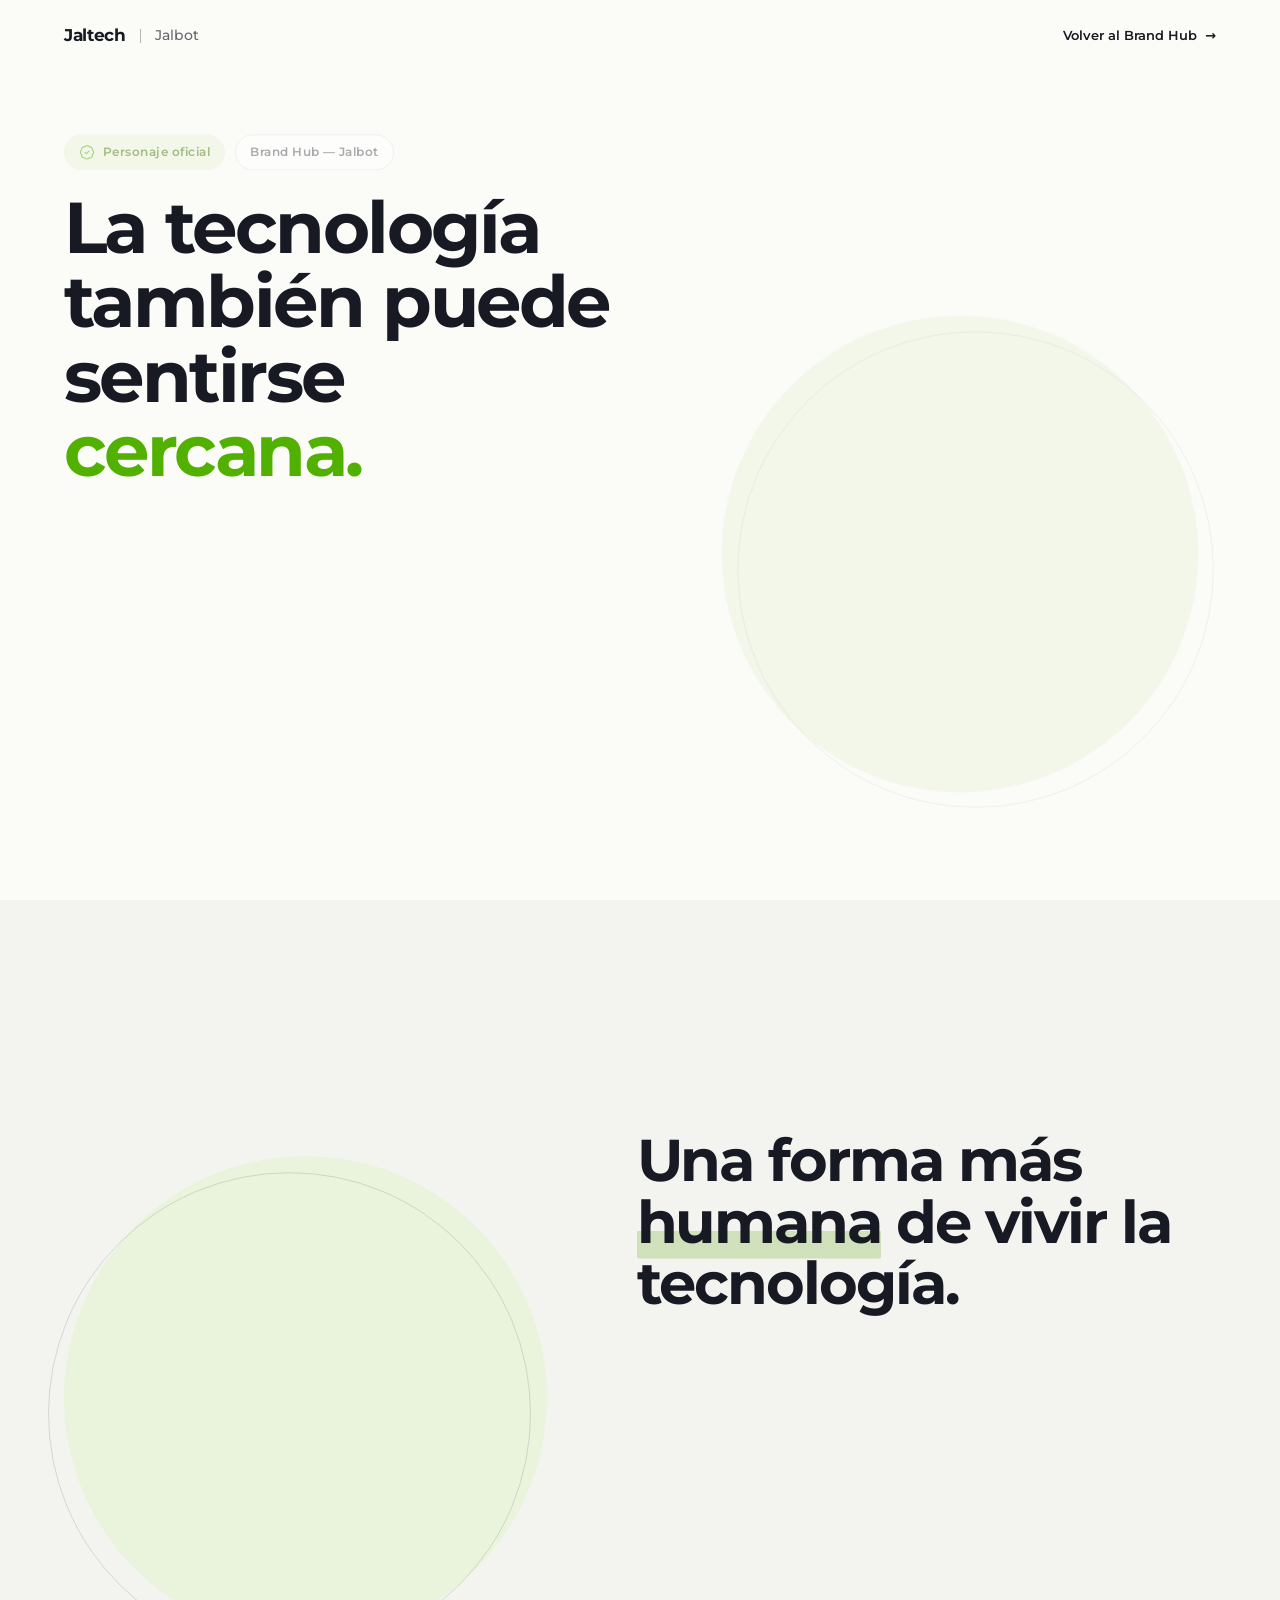
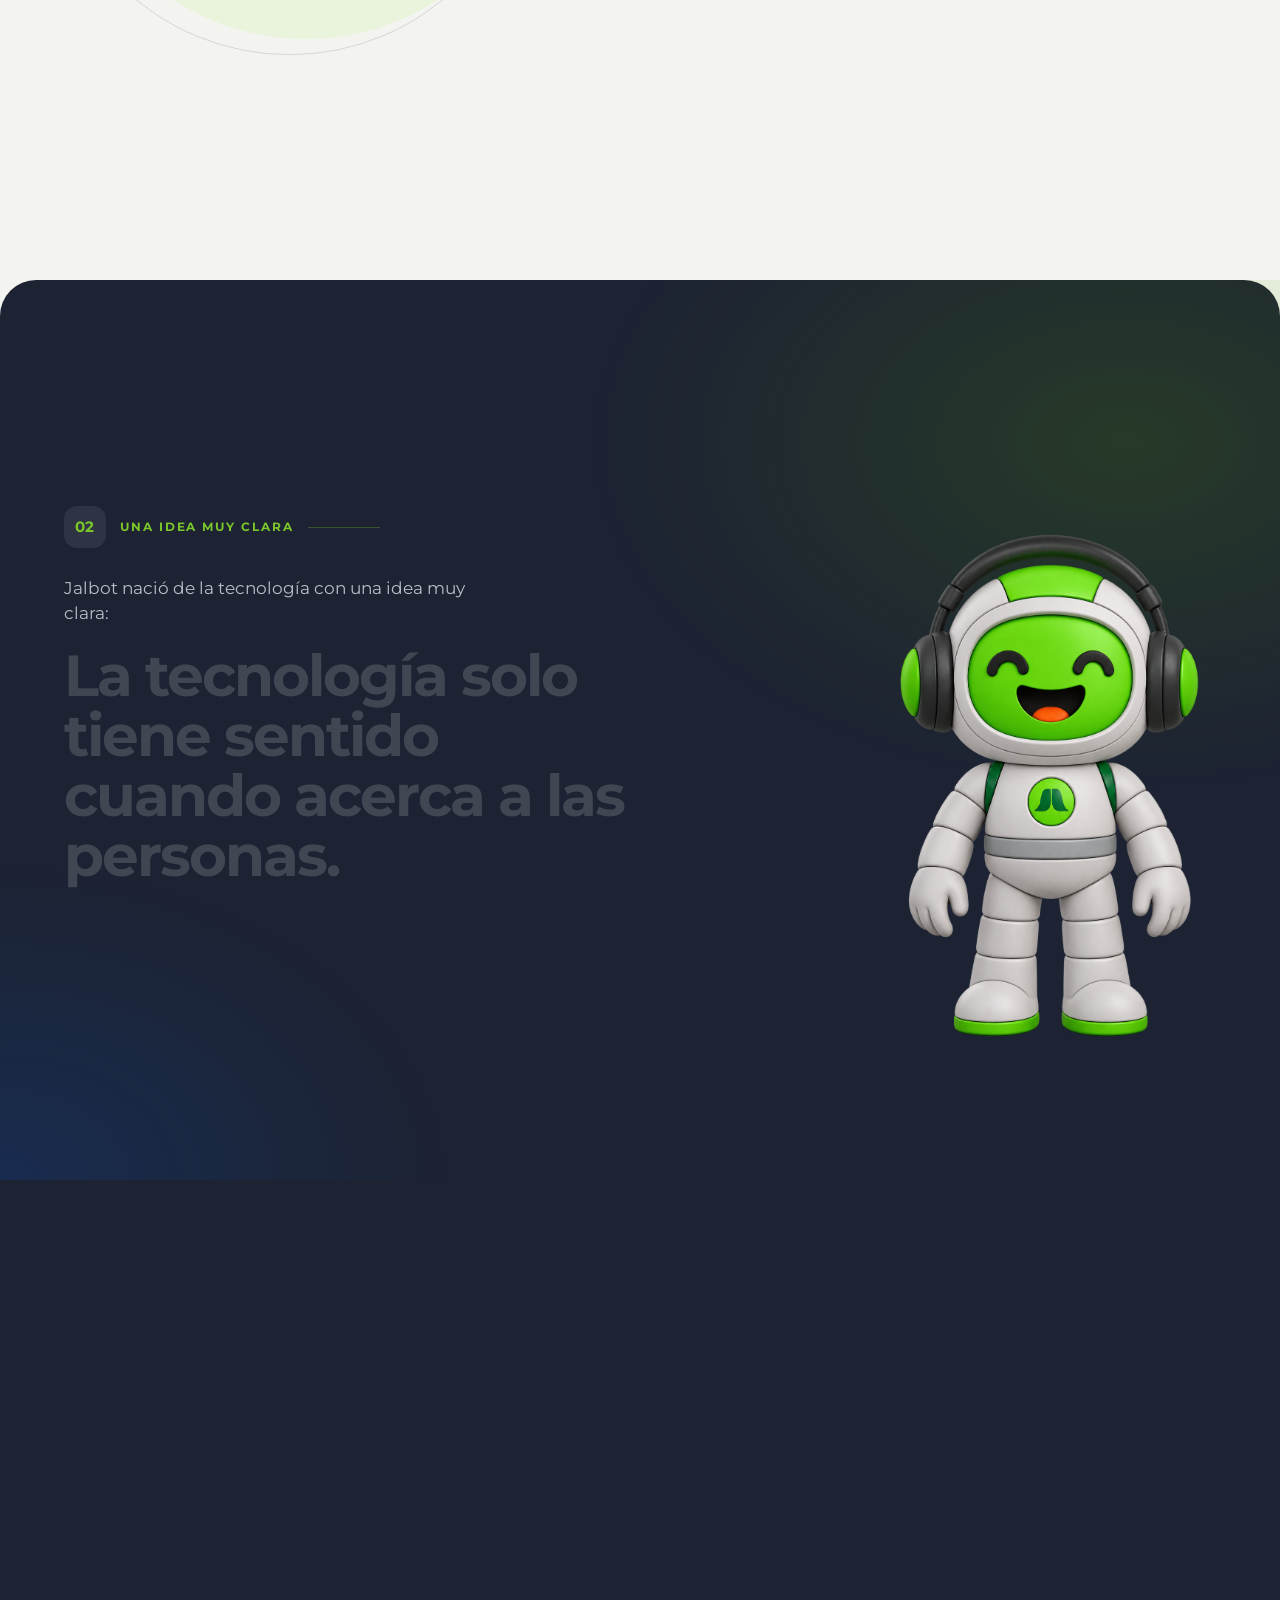
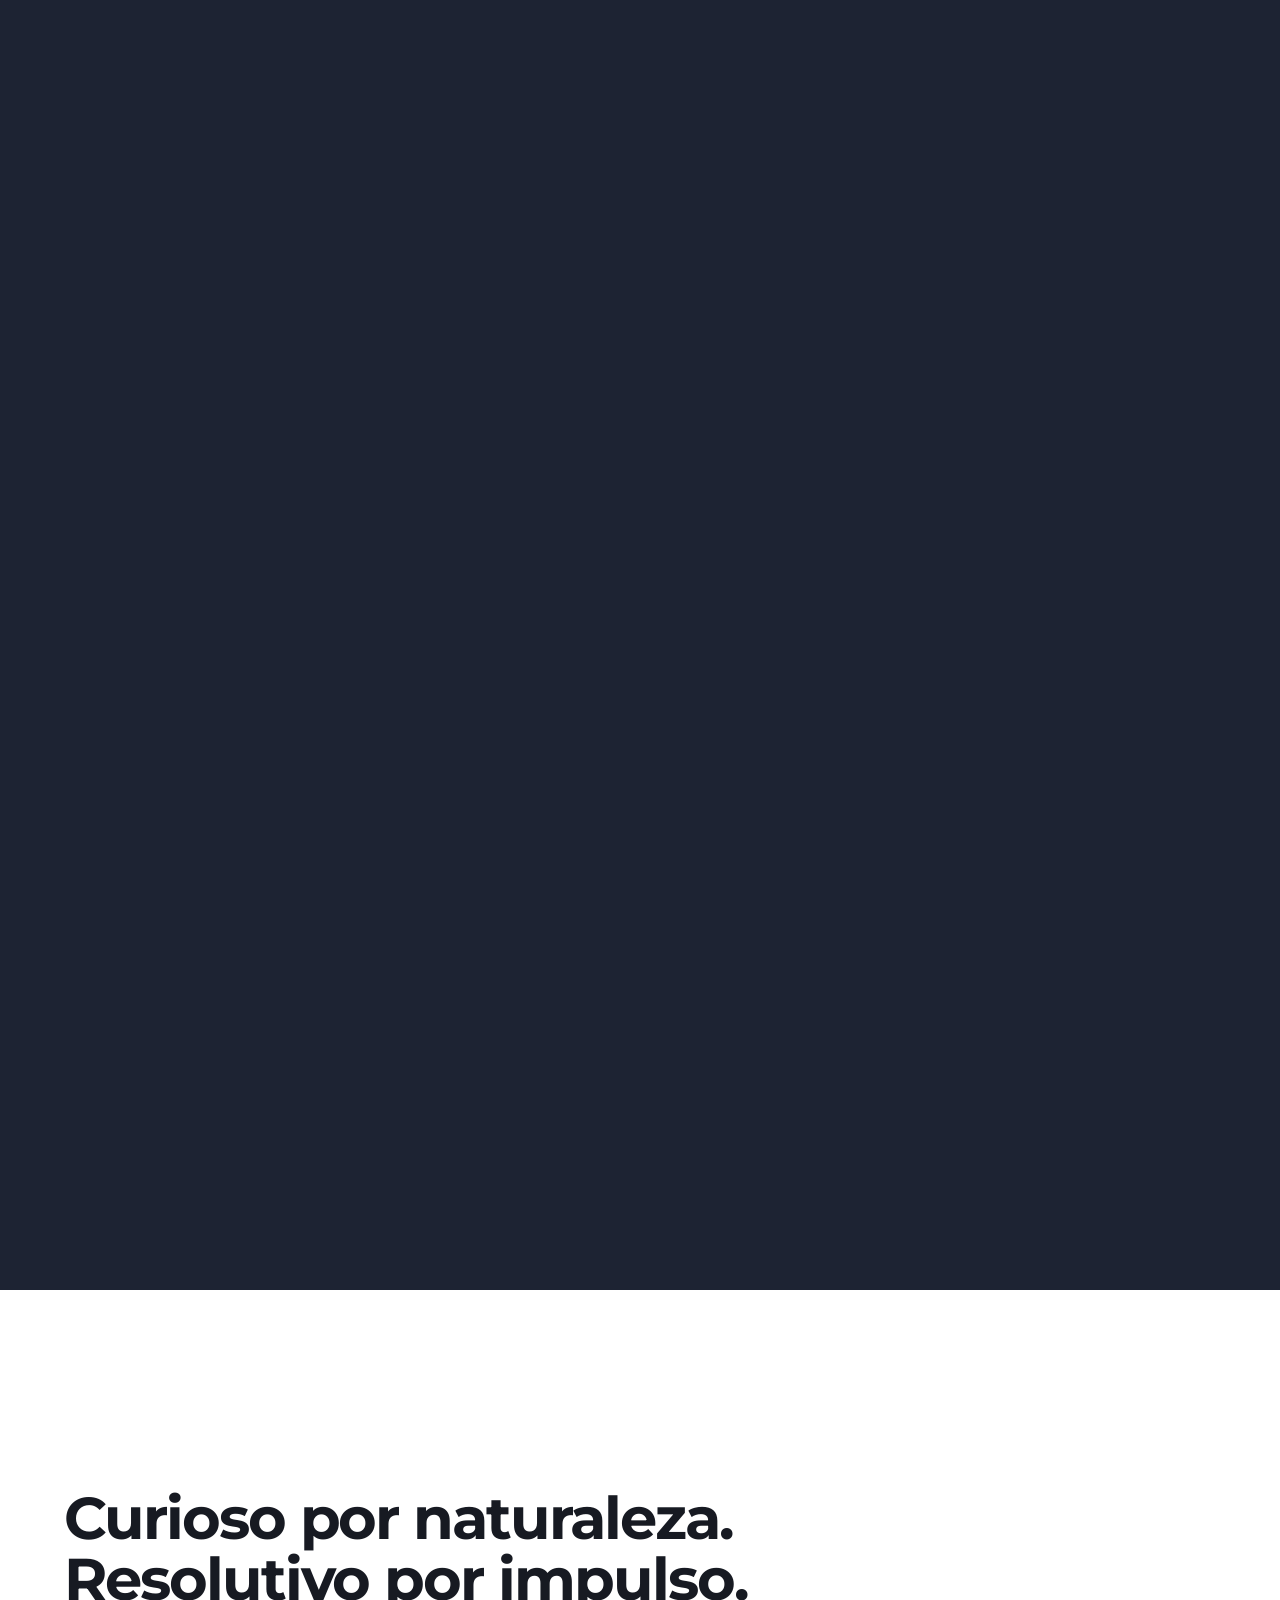
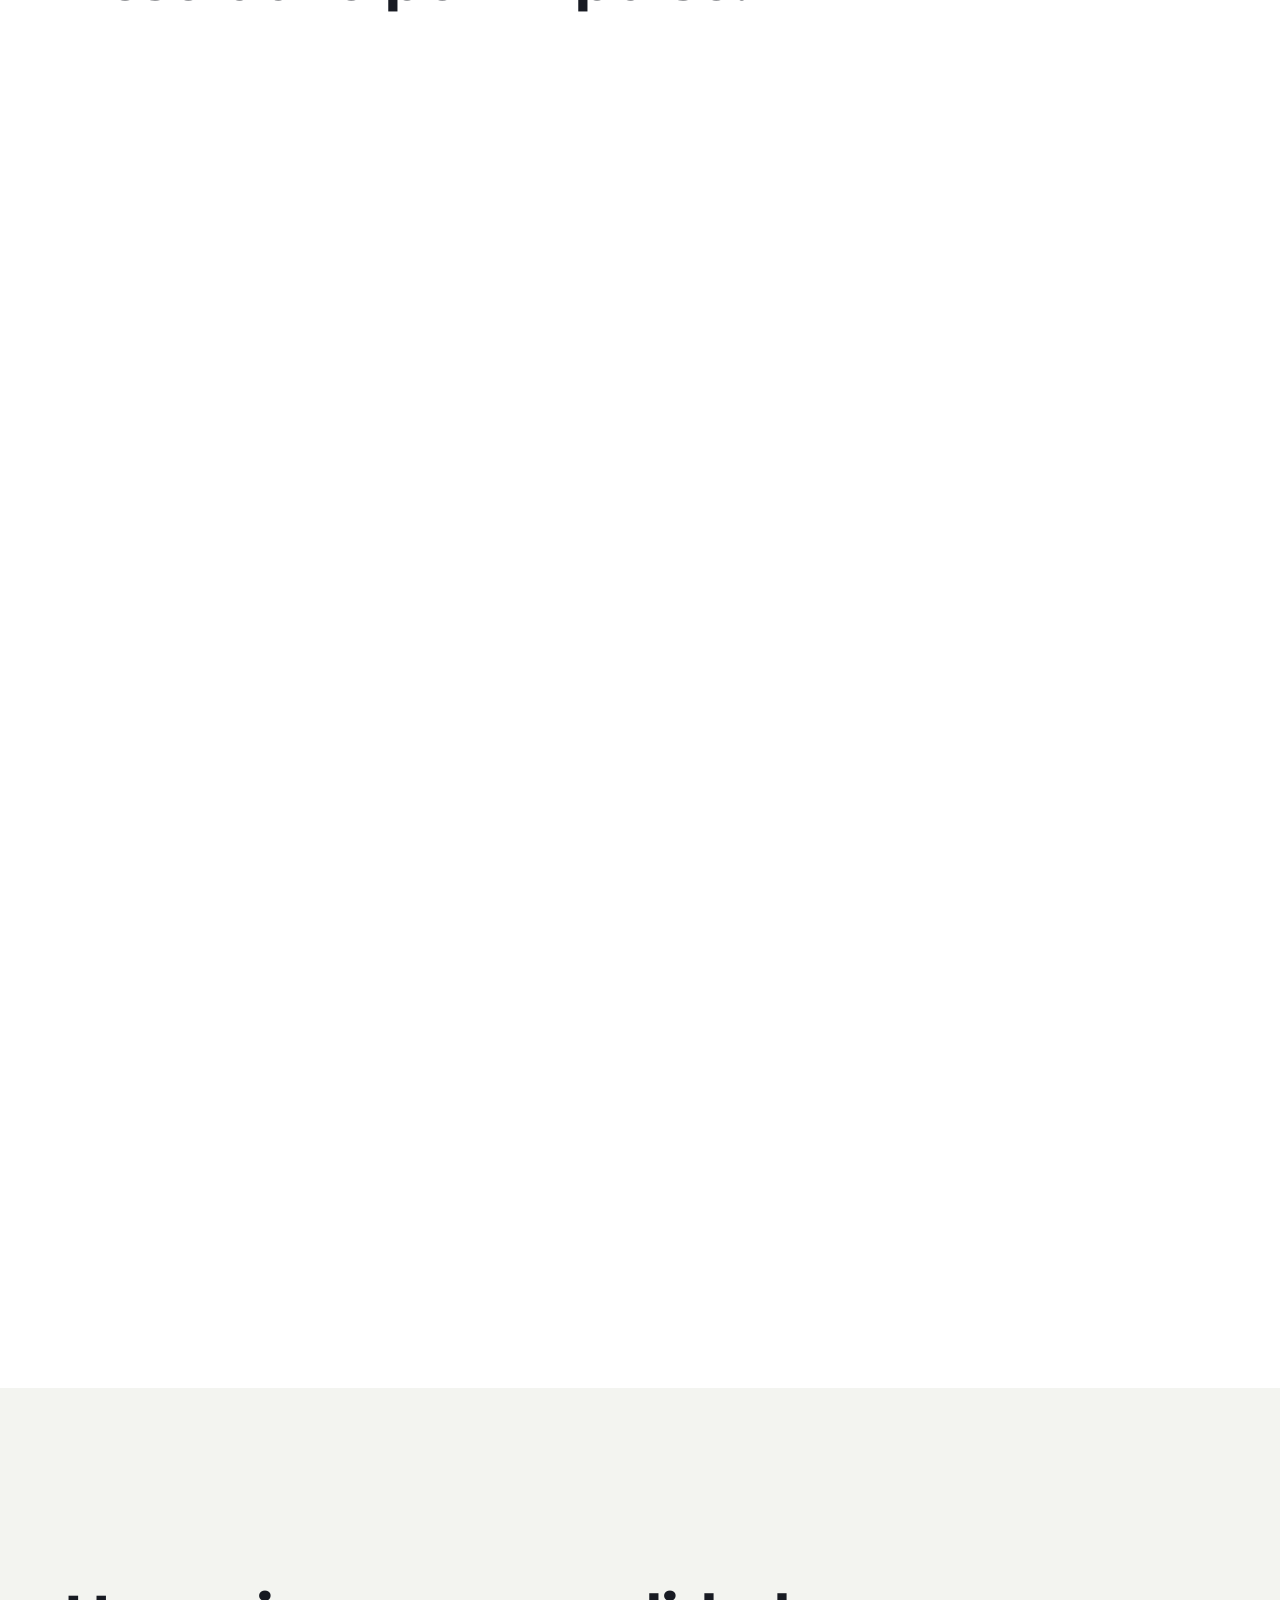
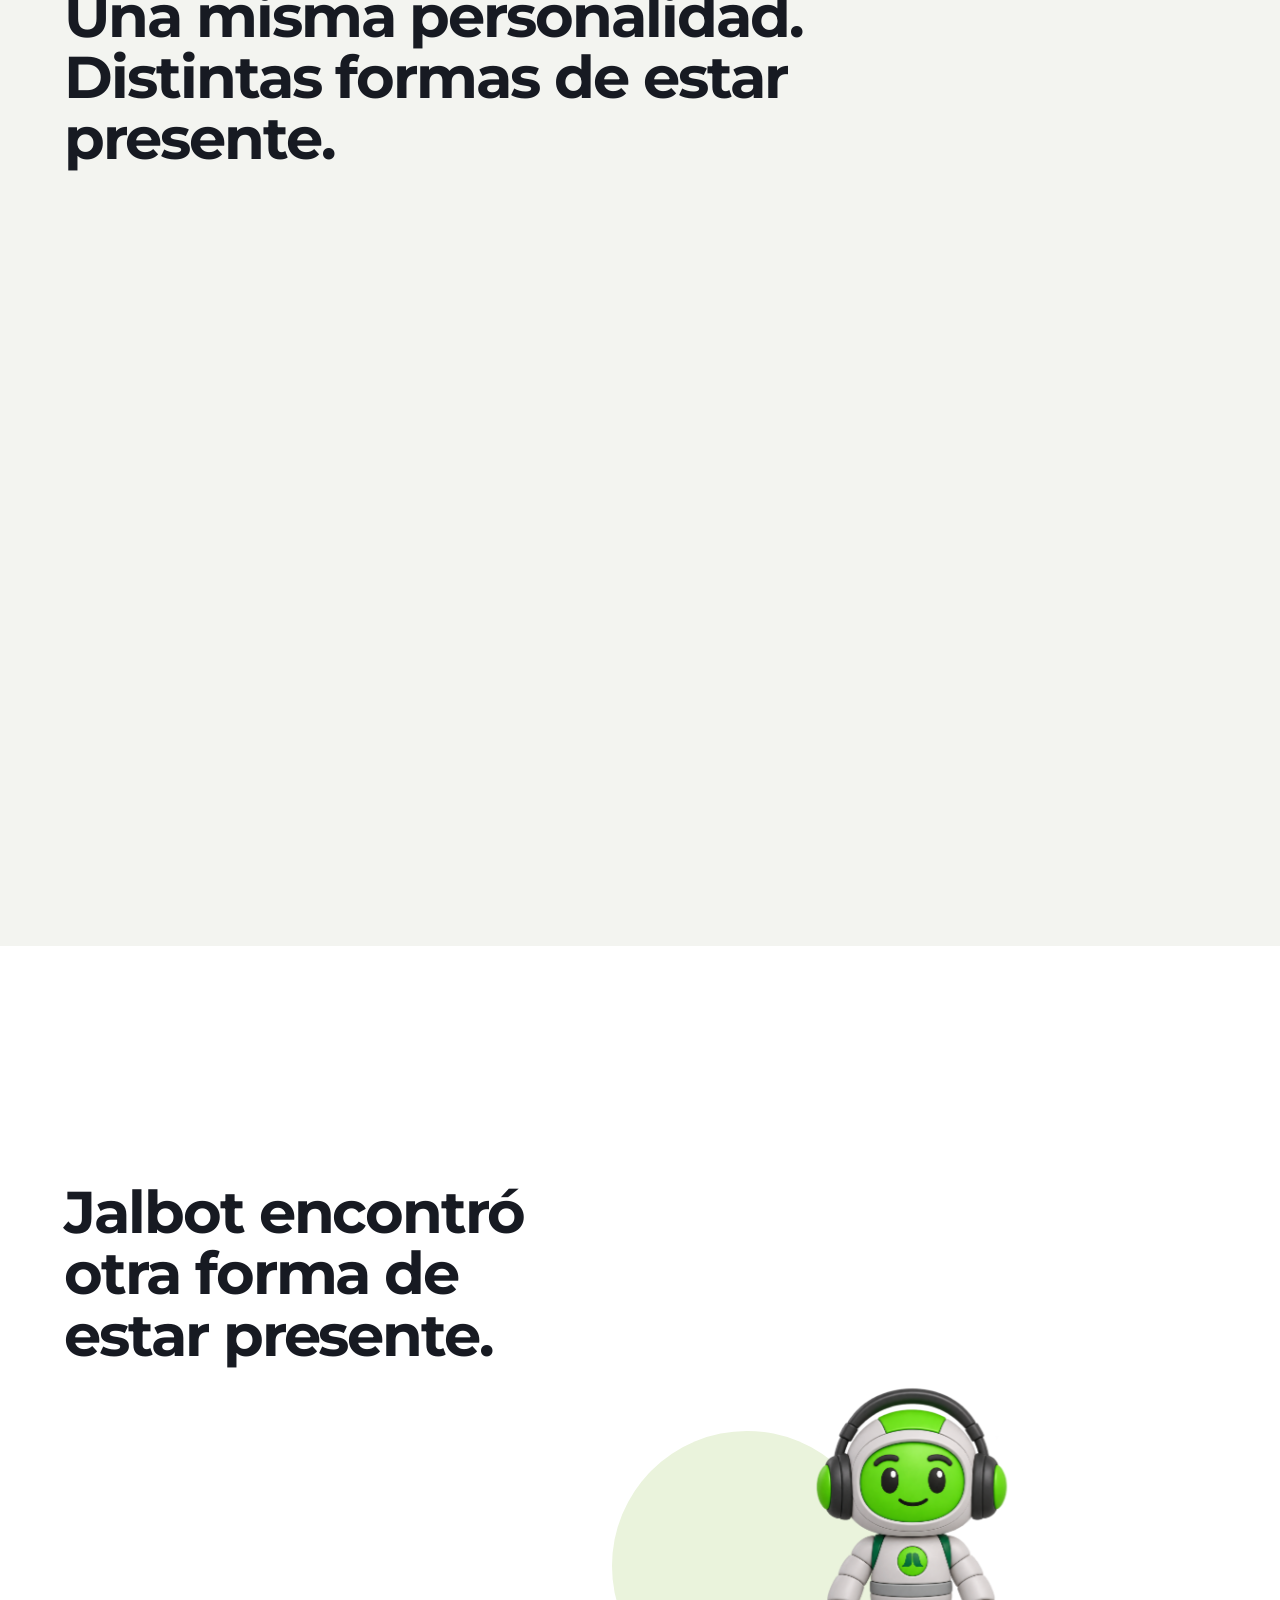
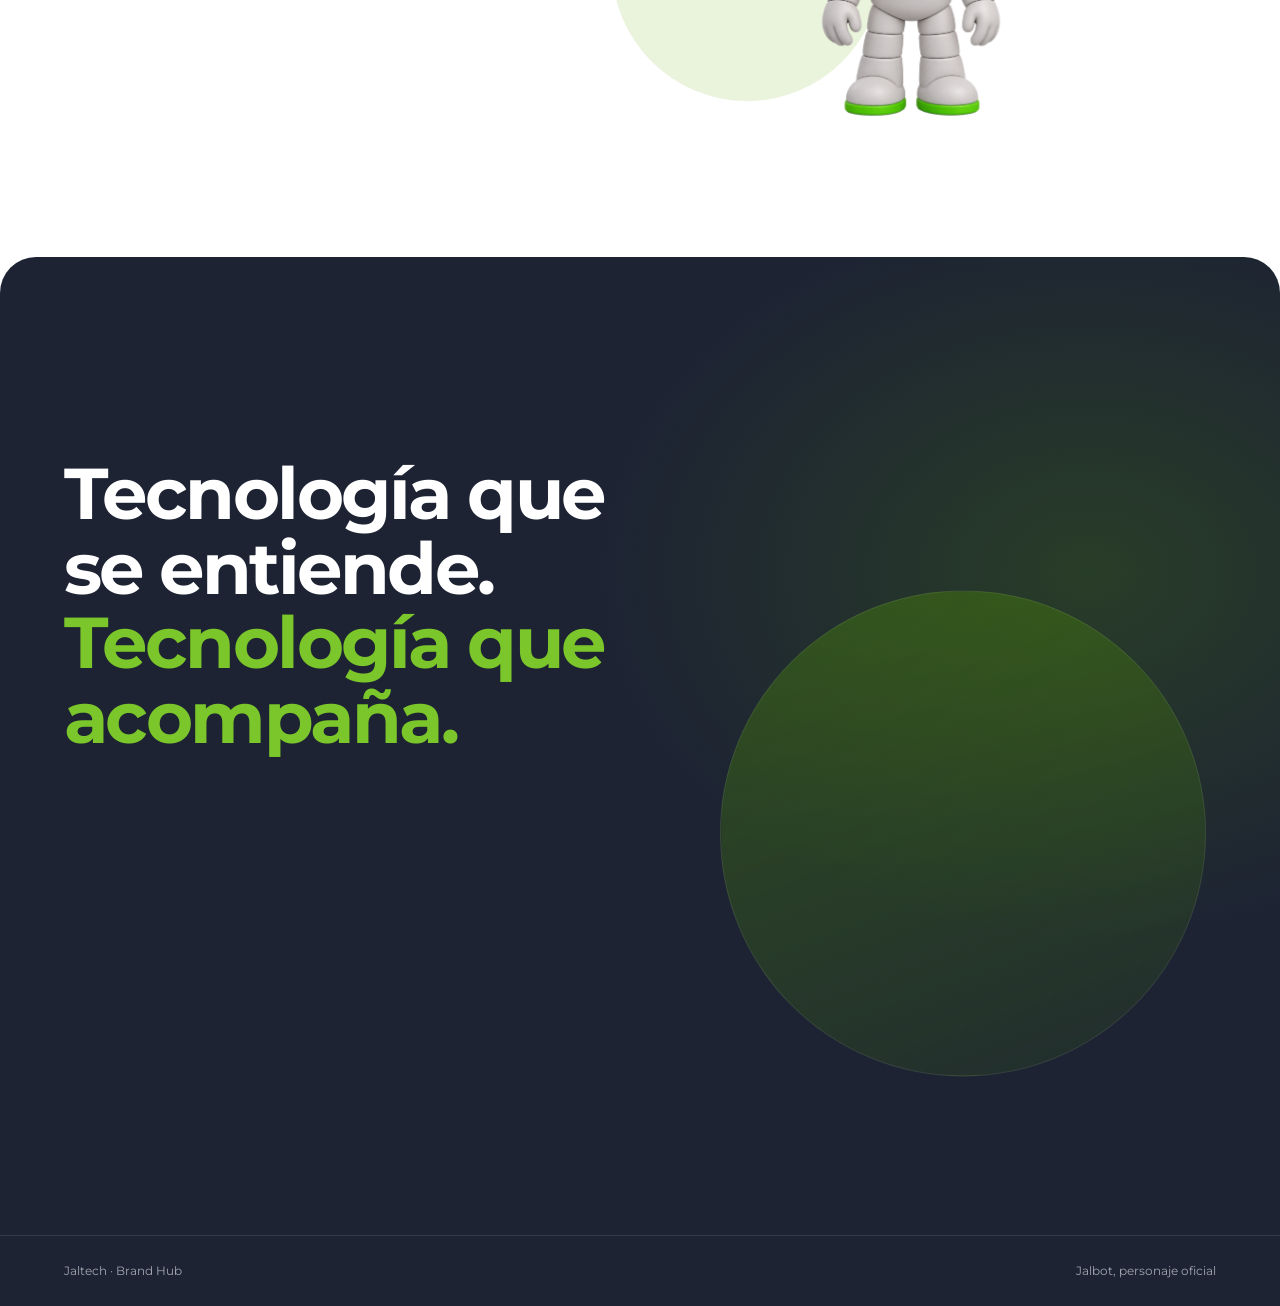
==== jalbot/index.html @ e3aa8935 "Update index.html" ====
<!DOCTYPE html>
<html lang="es">
<head>
<meta charset="utf-8">
<meta name="viewport" content="width=device-width, initial-scale=1">
<title>Jalbot — Brand Hub Jaltech</title>
<meta name="description" content="Jalbot es el personaje oficial de Jaltech. Nació para acercar la tecnología de una manera más clara, útil y humana.">
<meta property="og:title" content="Jalbot — Brand Hub Jaltech">
<meta property="og:description" content="La tecnología también puede sentirse cercana.">
<meta property="og:image" content="/assets/jalbot/neutral-corporativo.png">
<meta name="theme-color" content="#FBFBF8">
<link rel="preload" href="/jalbot/fonts/montserrat-latin-wght-normal.woff2" as="font" type="font/woff2" crossorigin>
<link rel="stylesheet" href="/jalbot/css/style.css">
</head>
<body>

<div class="progress" aria-hidden="true"></div>

<!-- ============ NAV ============ -->
<header class="nav" id="nav">
  <a class="nav-brand" href="#top" aria-label="Ir al inicio">
    <span class="nav-logo">Jaltech</span>
    <span class="nav-sep" aria-hidden="true"></span>
    <span class="nav-sub">Jalbot</span>
  </a>
  <a class="nav-link" href="/" data-brand-hub>Volver al Brand Hub <span aria-hidden="true">→</span></a>
</header>

<main>

<!-- ============ 1. HERO · saludando ============ -->
<section class="hero" id="top">
  <div class="container hero-grid">
    <div class="hero-copy">
      <div class="pill-row" data-hero="fade">
        <span class="pill pill-green"><svg class="ic" width="16" height="16" viewBox="0 0 24 24" fill="none" stroke="currentColor" stroke-width="1.8" stroke-linecap="round" stroke-linejoin="round" aria-hidden="true" focusable="false"><path d="M3.85 8.62a4 4 0 0 1 4.78-4.77 4 4 0 0 1 6.74 0 4 4 0 0 1 4.78 4.78 4 4 0 0 1 0 6.74 4 4 0 0 1-4.77 4.78 4 4 0 0 1-6.75 0 4 4 0 0 1-4.78-4.77 4 4 0 0 1 0-6.76Z"/><path d="m9 12 2 2 4-4"/></svg>Personaje oficial</span>
        <span class="pill">Brand Hub — Jalbot</span>
      </div>
      <h1 class="display hero-title" data-split-hero>La tecnología también puede sentirse <span class="accent">cercana.</span></h1>
      <p class="lead" data-hero="fade">Jalbot es el personaje oficial de Jaltech. Nació para acercar la tecnología de una manera más clara, útil y humana.</p>
      <div class="hero-cta" data-hero="fade">
        <a class="btn btn-dark" href="#origen">Conocer a Jalbot <svg class="ic" width="18" height="18" viewBox="0 0 24 24" fill="none" stroke="currentColor" stroke-width="1.8" stroke-linecap="round" stroke-linejoin="round" aria-hidden="true" focusable="false"><path d="M12 5v14"/><path d="m19 12-7 7-7-7"/></svg></a>
        <a class="btn btn-ghost" href="/" data-brand-hub>Volver al Brand Hub</a>
      </div>
      <ul class="chips" data-hero="fade">
        <li class="chip"><i><svg class="ic" width="18" height="18" viewBox="0 0 24 24" fill="none" stroke="currentColor" stroke-width="1.8" stroke-linecap="round" stroke-linejoin="round" aria-hidden="true" focusable="false"><path d="M2 12s3.5-7 10-7 10 7 10 7-3.5 7-10 7S2 12 2 12Z"/><circle cx="12" cy="12" r="3"/></svg></i>Clara</li>
        <li class="chip"><i><svg class="ic" width="18" height="18" viewBox="0 0 24 24" fill="none" stroke="currentColor" stroke-width="1.8" stroke-linecap="round" stroke-linejoin="round" aria-hidden="true" focusable="false"><path d="M22 11.08V12a10 10 0 1 1-5.93-9.14"/><polyline points="22 4 12 14.01 9 11.01"/></svg></i>Útil</li>
        <li class="chip"><i><svg class="ic" width="18" height="18" viewBox="0 0 24 24" fill="none" stroke="currentColor" stroke-width="1.8" stroke-linecap="round" stroke-linejoin="round" aria-hidden="true" focusable="false"><path d="M19 14c1.49-1.46 3-3.21 3-5.5A5.5 5.5 0 0 0 16.5 3c-1.76 0-3 .5-4.5 2-1.5-1.5-2.74-2-4.5-2A5.5 5.5 0 0 0 2 8.5c0 2.3 1.5 4.05 3 5.5l7 7Z"/></svg></i>Humana</li>
      </ul>
    </div>

    <div class="hero-visual">
      <div class="deco hero-shape" data-parallax="-0.15" aria-hidden="true"></div>
      <div class="px" data-parallax="-0.3">
        <div class="float">
          <picture>
            <img class="jb jb-hero" src="/assets/jalbot/jalbot-saludando.png" width="1086" height="1448" alt="Jalbot de pie, en pose neutral y sonriente">
          </picture>
        </div>
      </div>
      <div class="hero-card-wrap" data-parallax="0.35">
        <div class="hero-card" data-hero="fade">
          <i><svg class="ic" width="22" height="22" viewBox="0 0 24 24" fill="none" stroke="currentColor" stroke-width="1.8" stroke-linecap="round" stroke-linejoin="round" aria-hidden="true" focusable="false"><path d="M3.85 8.62a4 4 0 0 1 4.78-4.77 4 4 0 0 1 6.74 0 4 4 0 0 1 4.78 4.78 4 4 0 0 1 0 6.74 4 4 0 0 1-4.77 4.78 4 4 0 0 1-6.75 0 4 4 0 0 1-4.78-4.77 4 4 0 0 1 0-6.76Z"/><path d="m9 12 2 2 4-4"/></svg></i>
          <span><strong>Jalbot</strong><small>Personaje oficial de Jaltech</small></span>
        </div>
      </div>
    </div>
  </div>
</section>

<!-- ============ 2. ORIGEN · isotipo en círculo ============ -->
<section class="origin section tone-mist" id="origen">
  <div class="container origin-grid">
    <div class="origin-visual">
      <div class="deco origin-circle" data-parallax="-0.14" aria-hidden="true"></div>
      <div class="px" data-parallax="0.3">
        <img class="jb-origin" src="/assets/jalbot/jalbot-isotipo.webp" width="1371" height="1147" alt="Jalbot apoyado sobre el isotipo de Jaltech" loading="lazy">
      </div>
    </div>

    <div class="origin-copy" data-parallax="-0.08">
      <p class="eyebrow" data-reveal aria-label="01 — ORIGEN"><span class="eb-num" aria-hidden="true">01</span><span class="eb-label" aria-hidden="true">Origen</span><span class="eb-line" aria-hidden="true"></span></p>
      <h2 class="display h2" data-split>Una forma más <span class="hl">humana</span> de vivir la tecnología.</h2>
      <p class="body-lg" data-reveal>Jalbot nació dentro de Jaltech cuando entendimos que acercar la tecnología no consistía solamente en distribuir productos, sino también en hacerla más fácil, cercana y humana.</p>
      <p class="body-md muted" data-reveal>La tecnología puede estar llena de especificaciones, referencias, compatibilidades y decisiones. Jalbot nació para reducir esa distancia: ayudar a entender, orientar y acompañar sin complicar lo que puede ser sencillo.</p>
      <ul class="minis" data-stagger>
        <li class="mini" style="--c:#3F7A00;--t:#EAF3DC"><i><svg class="ic" width="20" height="20" viewBox="0 0 24 24" fill="none" stroke="currentColor" stroke-width="1.8" stroke-linecap="round" stroke-linejoin="round" aria-hidden="true" focusable="false"><path d="M15 14c.2-1 .7-1.7 1.5-2.5 1-.9 1.5-2.2 1.5-3.5A6 6 0 0 0 6 8c0 1 .2 2.2 1.5 3.5.7.7 1.3 1.5 1.5 2.5"/><path d="M9 18h6"/><path d="M10 22h4"/></svg></i>Entender</li>
        <li class="mini" style="--c:#0050D0;--t:#E6EFFF"><i><svg class="ic" width="20" height="20" viewBox="0 0 24 24" fill="none" stroke="currentColor" stroke-width="1.8" stroke-linecap="round" stroke-linejoin="round" aria-hidden="true" focusable="false"><circle cx="12" cy="12" r="10"/><polygon points="16.24 7.76 14.12 14.12 7.76 16.24 9.88 9.88 16.24 7.76"/></svg></i>Orientar</li>
        <li class="mini" style="--c:#1D2333;--t:#E6E9F0"><i><svg class="ic" width="20" height="20" viewBox="0 0 24 24" fill="none" stroke="currentColor" stroke-width="1.8" stroke-linecap="round" stroke-linejoin="round" aria-hidden="true" focusable="false"><path d="M16 21v-2a4 4 0 0 0-4-4H6a4 4 0 0 0-4 4v2"/><circle cx="9" cy="7" r="4"/><path d="M22 21v-2a4 4 0 0 0-3-3.87"/><path d="M16 3.13a4 4 0 0 1 0 7.75"/></svg></i>Acompañar</li>
      </ul>
    </div>
  </div>
</section>

<!-- ============ 3. CREENCIA · neutral ============ -->
<section class="belief tone-dark" id="creencia" data-nav-dark>
  <div class="belief-track">
    <div class="belief-stick">
      <div class="container belief-grid">
        <div class="belief-copy">
          <p class="eyebrow on-dark" aria-label="02 — UNA IDEA MUY CLARA"><span class="eb-num" aria-hidden="true">02</span><span class="eb-label" aria-hidden="true">Una idea muy clara</span><span class="eb-line" aria-hidden="true"></span></p>
          <p class="belief-pre">Jalbot nació de la tecnología con una idea muy clara:</p>
          <h2 class="display belief-title" data-scrub-words>La tecnología solo tiene sentido cuando acerca a las personas.</h2>
          <p class="belief-post body-lg">Jalbot no busca demostrar cuánto sabe. Busca que quien está frente a él entienda qué puede hacer, encuentre una respuesta o quede más cerca de una solución.</p>
        </div>
        <div class="belief-visual">
          <div class="halo" aria-hidden="true"></div>
          <ul class="belief-pills">
            <li class="pill pill-dark bp1"><svg class="ic" width="16" height="16" viewBox="0 0 24 24" fill="none" stroke="currentColor" stroke-width="1.8" stroke-linecap="round" stroke-linejoin="round" aria-hidden="true" focusable="false"><path d="M15 14c.2-1 .7-1.7 1.5-2.5 1-.9 1.5-2.2 1.5-3.5A6 6 0 0 0 6 8c0 1 .2 2.2 1.5 3.5.7.7 1.3 1.5 1.5 2.5"/><path d="M9 18h6"/><path d="M10 22h4"/></svg>Cuéntanos qué necesitas</li>
            <li class="pill pill-dark bp2"><svg class="ic" width="16" height="16" viewBox="0 0 24 24" fill="none" stroke="currentColor" stroke-width="1.8" stroke-linecap="round" stroke-linejoin="round" aria-hidden="true" focusable="false"><path d="M22 11.08V12a10 10 0 1 1-5.93-9.14"/><polyline points="22 4 12 14.01 9 11.01"/></svg>Miremos la mejor opción</li>
            <li class="pill pill-dark bp3"><svg class="ic" width="16" height="16" viewBox="0 0 24 24" fill="none" stroke="currentColor" stroke-width="1.8" stroke-linecap="round" stroke-linejoin="round" aria-hidden="true" focusable="false"><circle cx="12" cy="12" r="10"/><circle cx="12" cy="12" r="6"/><circle cx="12" cy="12" r="2"/></svg>Sigamos al siguiente paso</li>
          </ul>
          <div class="px belief-px">
            <picture>
              <img class="jb jb-belief" src="/assets/jalbot/neutral-corporativo.png" width="1086" height="1448" alt="Jalbot de pie, en pose neutral y sonriente" loading="lazy">
            </picture>
          </div>
        </div>
      </div>
    </div>
  </div>
</section>

<!-- ============ 4. PERSONALIDAD · mosaico editorial ============ -->
<section class="personality" id="personalidad">
  <div class="container">
    <div class="pers-head">
      <p class="eyebrow" data-reveal aria-label="03 — PERSONALIDAD"><span class="eb-num" aria-hidden="true">03</span><span class="eb-label" aria-hidden="true">Personalidad</span><span class="eb-line" aria-hidden="true"></span></p>
      <h2 class="display h2 wide" data-split>Curioso por naturaleza. Resolutivo por impulso.</h2>
    </div>

    <div class="mosaic">
      <article class="tcard wide t1" data-tcard style="--a:#0063FE;--at:#0050D0;--t:#E6EFFF">
        <div class="tcard-copy">
          <div class="t-top"><span class="t-ico"><svg class="ic" width="24" height="24" viewBox="0 0 24 24" fill="none" stroke="currentColor" stroke-width="1.8" stroke-linecap="round" stroke-linejoin="round" aria-hidden="true" focusable="false"><circle cx="11" cy="11" r="8"/><path d="m21 21-4.3-4.3"/></svg></span><span class="t-num" aria-hidden="true">01</span></div>
          <div class="t-text">
            <h3>Curioso</h3>
            <p>Pregunta y observa antes de asumir.</p>
          </div>
        </div>
        <div class="tcard-fig" data-parallax="0.1">
          <div class="t-stage">
            <span class="t-circle" aria-hidden="true"></span>
            <picture>
              <img class="jb" src="/assets/jalbot/pensando.png" width="1086" height="1448" alt="Jalbot pensando, con curiosidad" loading="lazy">
            </picture>
          </div>
        </div>
      </article>
      <article class="tcard wide rev t2" data-tcard style="--a:#51b000;--at:#3F7A00;--t:#EAF3DC">
        <div class="tcard-copy">
          <div class="t-top"><span class="t-ico"><svg class="ic" width="24" height="24" viewBox="0 0 24 24" fill="none" stroke="currentColor" stroke-width="1.8" stroke-linecap="round" stroke-linejoin="round" aria-hidden="true" focusable="false"><path d="M22 11.08V12a10 10 0 1 1-5.93-9.14"/><polyline points="22 4 12 14.01 9 11.01"/></svg></span><span class="t-num" aria-hidden="true">02</span></div>
          <div class="t-text">
            <h3>Resolutivo</h3>
            <p>Cuando encuentra un problema, busca por dónde empezar.</p>
          </div>
        </div>
        <div class="tcard-fig" data-parallax="-0.1">
          <div class="t-stage">
            <span class="t-circle" aria-hidden="true"></span>
            <picture>
              <img class="jb" src="/assets/jalbot/presentando-explicando.png" width="1086" height="1448" alt="Jalbot presentando y explicando" loading="lazy">
            </picture>
          </div>
        </div>
      </article>
      <article class="tcard t3" data-tcard style="--a:#FF8600;--at:#B85500;--t:#FFF0DD">
        <div class="tcard-copy">
          <div class="t-top"><span class="t-ico"><svg class="ic" width="24" height="24" viewBox="0 0 24 24" fill="none" stroke="currentColor" stroke-width="1.8" stroke-linecap="round" stroke-linejoin="round" aria-hidden="true" focusable="false"><path d="M7.9 20A9 9 0 1 0 4 16.1L2 22Z"/></svg></span><span class="t-num" aria-hidden="true">03</span></div>
          <div class="t-text">
            <h3>Cercano</h3>
            <p>Explica sin hacer sentir a nadie que debería saber más.</p>
          </div>
        </div>
        <div class="tcard-fig" data-parallax="0.12">
          <div class="t-stage">
            <span class="t-circle" aria-hidden="true"></span>
            <picture>
              <img class="jb" src="/assets/jalbot/escuchando.png" width="1086" height="1448" alt="Jalbot escuchando con atención, cercano" loading="lazy">
            </picture>
          </div>
        </div>
      </article>
      <article class="tcard t4" data-tcard style="--a:#1D2333;--at:#1D2333;--t:#E6E9F0">
        <div class="tcard-copy">
          <div class="t-top"><span class="t-ico"><svg class="ic" width="24" height="24" viewBox="0 0 24 24" fill="none" stroke="currentColor" stroke-width="1.8" stroke-linecap="round" stroke-linejoin="round" aria-hidden="true" focusable="false"><path d="M2 12s3.5-7 10-7 10 7 10 7-3.5 7-10 7S2 12 2 12Z"/><circle cx="12" cy="12" r="3"/></svg></span><span class="t-num" aria-hidden="true">04</span></div>
          <div class="t-text">
            <h3>Claro</h3>
            <p>Si algo puede entenderse más fácil, busca cómo explicarlo.</p>
          </div>
        </div>
        <div class="tcard-fig" data-parallax="-0.1">
          <div class="t-stage">
            <span class="t-circle" aria-hidden="true"></span>
            <picture>
              <img class="jb" src="/assets/jalbot/sen%CC%83alando.png" width="1086" height="1448" alt="Jalbot señalando con claridad" loading="lazy">
            </picture>
          </div>
        </div>
      </article>
      <article class="tcard t5" data-tcard style="--a:#FFBF15;--at:#8A6500;--t:#FFF4CC">
        <div class="tcard-copy">
          <div class="t-top"><span class="t-ico"><svg class="ic" width="24" height="24" viewBox="0 0 24 24" fill="none" stroke="currentColor" stroke-width="1.8" stroke-linecap="round" stroke-linejoin="round" aria-hidden="true" focusable="false"><polyline points="22 7 13.5 15.5 8.5 10.5 2 17"/><polyline points="16 7 22 7 22 13"/></svg></span><span class="t-num" aria-hidden="true">05</span></div>
          <div class="t-text">
            <h3>Entusiasta</h3>
            <p>Disfruta los avances, los descubrimientos útiles y los logros de otros.</p>
          </div>
        </div>
        <div class="tcard-fig" data-parallax="0.12">
          <div class="t-stage">
            <span class="t-circle" aria-hidden="true"></span>
            <picture>
              <img class="jb" src="/assets/jalbot/sorprendido.png" width="1122" height="1402" alt="Jalbot sorprendido ante un descubrimiento útil" loading="lazy">
            </picture>
          </div>
        </div>
      </article>
    </div>

    <div class="obsession" data-reveal>
      <span class="obsession-ico"><svg class="ic" width="26" height="26" viewBox="0 0 24 24" fill="none" stroke="currentColor" stroke-width="1.8" stroke-linecap="round" stroke-linejoin="round" aria-hidden="true" focusable="false"><circle cx="12" cy="12" r="10"/><circle cx="12" cy="12" r="6"/><circle cx="12" cy="12" r="2"/></svg></span>
      <div>
        <h3 class="obsession-title">Su pequeña obsesión: <span class="underline">resolver.</span></h3>
        <p class="body-lg">A veces quiere encontrar la respuesta tan rápido que debe recordar algo importante: entender bien también forma parte de resolver.</p>
      </div>
    </div>
  </div>
</section>

<!-- ============ 5. ROLES · 4 paneles interactivos ============ -->
<section class="roles tone-mist" id="roles">
  <div class="container">
    <div class="roles-head">
      <p class="eyebrow" data-reveal aria-label="04 — SUS ROLES"><span class="eb-num" aria-hidden="true">04</span><span class="eb-label" aria-hidden="true">Sus roles</span><span class="eb-line" aria-hidden="true"></span></p>
      <h2 class="display h2 wide" data-split>Una misma personalidad. Distintas formas de estar presente.</h2>
    </div>

    <div class="role-board" data-roles>
      <div class="role-tabs" role="tablist" aria-label="Roles de Jalbot">
        <button class="role-panel is-active" type="button" role="tab" id="rtab-0" aria-controls="rtext-0" aria-selected="true" tabindex="0" style="--a:#51b000;--at:#3F7A00;--t:#EAF3DC">
          <span class="rp-top"><span class="rp-ico"><svg class="ic" width="22" height="22" viewBox="0 0 24 24" fill="none" stroke="currentColor" stroke-width="1.8" stroke-linecap="round" stroke-linejoin="round" aria-hidden="true" focusable="false"><circle cx="12" cy="12" r="10"/><polygon points="16.24 7.76 14.12 14.12 7.76 16.24 9.88 9.88 16.24 7.76"/></svg></span><span class="rp-num" aria-hidden="true">01</span></span>
          <span class="rp-fig">
            <span class="rp-circle" aria-hidden="true"></span>
            <picture class="base">
              <img class="jb" src="/assets/jalbot/sen%CC%83alando.png" width="1086" height="1448" alt="Jalbot señalando el camino" loading="lazy">
            </picture>
          </span>
          <span class="rp-name">Orientar</span>
        </button>
        <button class="role-panel" type="button" role="tab" id="rtab-1" aria-controls="rtext-1" aria-selected="false" tabindex="-1" style="--a:#FF8600;--at:#B85500;--t:#FFF0DD">
          <span class="rp-top"><span class="rp-ico"><svg class="ic" width="22" height="22" viewBox="0 0 24 24" fill="none" stroke="currentColor" stroke-width="1.8" stroke-linecap="round" stroke-linejoin="round" aria-hidden="true" focusable="false"><polygon points="13 2 3 14 12 14 11 22 21 10 12 10 13 2"/></svg></span><span class="rp-num" aria-hidden="true">02</span></span>
          <span class="rp-fig">
            <span class="rp-circle" aria-hidden="true"></span>
            <picture class="base">
              <img class="jb" src="/assets/jalbot/presentando-explicando.png" width="1086" height="1448" alt="Jalbot presentando y explicando" loading="lazy">
            </picture>
          </span>
          <span class="rp-name">Activar</span>
        </button>
        <button class="role-panel" type="button" role="tab" id="rtab-2" aria-controls="rtext-2" aria-selected="false" tabindex="-1" style="--a:#0063FE;--at:#0050D0;--t:#E6EFFF">
          <span class="rp-top"><span class="rp-ico"><svg class="ic" width="22" height="22" viewBox="0 0 24 24" fill="none" stroke="currentColor" stroke-width="1.8" stroke-linecap="round" stroke-linejoin="round" aria-hidden="true" focusable="false"><path d="M16 21v-2a4 4 0 0 0-4-4H6a4 4 0 0 0-4 4v2"/><circle cx="9" cy="7" r="4"/><path d="M22 21v-2a4 4 0 0 0-3-3.87"/><path d="M16 3.13a4 4 0 0 1 0 7.75"/></svg></span><span class="rp-num" aria-hidden="true">03</span></span>
          <span class="rp-fig">
            <span class="rp-circle" aria-hidden="true"></span>
            <picture class="base">
              <img class="jb" src="/assets/jalbot/Acompan%CC%83ando.png" width="1122" height="1402" alt="Jalbot con los brazos abiertos, acompañando" loading="lazy">
            </picture>
          </span>
          <span class="rp-name">Acompañar</span>
        </button>
        <button class="role-panel" type="button" role="tab" id="rtab-3" aria-controls="rtext-3" aria-selected="false" tabindex="-1" style="--a:#FFBF15;--at:#8A6500;--t:#FFF4CC">
          <span class="rp-top"><span class="rp-ico"><svg class="ic" width="22" height="22" viewBox="0 0 24 24" fill="none" stroke="currentColor" stroke-width="1.8" stroke-linecap="round" stroke-linejoin="round" aria-hidden="true" focusable="false"><circle cx="12" cy="8" r="6"/><path d="M15.477 12.89 17 22l-5-3-5 3 1.523-9.11"/></svg></span><span class="rp-num" aria-hidden="true">04</span></span>
          <span class="rp-fig">
            <span class="rp-circle" aria-hidden="true"></span>
            <picture class="base">
              <img class="jb" src="/assets/jalbot/celebrando-sutil.png" width="1122" height="1402" alt="Jalbot celebrando con un puño en alto" loading="lazy">
            </picture>
            <picture class="peak">
              <img class="jb" src="/assets/jalbot/celebrando.png" width="1086" height="1448" alt="Jalbot celebrando con ambos puños en alto" loading="lazy">
            </picture>
          </span>
          <span class="rp-name">Celebrar</span>
        </button>
      </div>
      <div class="role-detail">
        <div class="role-text is-active" role="tabpanel" id="rtext-0" aria-labelledby="rtab-0" style="--a:#51b000;--at:#3F7A00;--t:#EAF3DC">
          <span class="rt-label"><svg class="ic" width="18" height="18" viewBox="0 0 24 24" fill="none" stroke="currentColor" stroke-width="1.8" stroke-linecap="round" stroke-linejoin="round" aria-hidden="true" focusable="false"><circle cx="12" cy="12" r="10"/><polygon points="16.24 7.76 14.12 14.12 7.76 16.24 9.88 9.88 16.24 7.76"/></svg>Rol 01 · Orientar</span>
          <p>Ayuda a entender qué hay disponible, cómo funciona y cuál puede ser el siguiente paso.</p>
        </div>
        <div class="role-text" role="tabpanel" id="rtext-1" aria-labelledby="rtab-1" style="--a:#FF8600;--at:#B85500;--t:#FFF0DD">
          <span class="rt-label"><svg class="ic" width="18" height="18" viewBox="0 0 24 24" fill="none" stroke="currentColor" stroke-width="1.8" stroke-linecap="round" stroke-linejoin="round" aria-hidden="true" focusable="false"><polygon points="13 2 3 14 12 14 11 22 21 10 12 10 13 2"/></svg>Rol 02 · Activar</span>
          <p>Convierte la orientación en acción: consultar, avanzar, pedir, explorar o comenzar.</p>
        </div>
        <div class="role-text" role="tabpanel" id="rtext-2" aria-labelledby="rtab-2" style="--a:#0063FE;--at:#0050D0;--t:#E6EFFF">
          <span class="rt-label"><svg class="ic" width="18" height="18" viewBox="0 0 24 24" fill="none" stroke="currentColor" stroke-width="1.8" stroke-linecap="round" stroke-linejoin="round" aria-hidden="true" focusable="false"><path d="M16 21v-2a4 4 0 0 0-4-4H6a4 4 0 0 0-4 4v2"/><circle cx="9" cy="7" r="4"/><path d="M22 21v-2a4 4 0 0 0-3-3.87"/><path d="M16 3.13a4 4 0 0 1 0 7.75"/></svg>Rol 03 · Acompañar</span>
          <p>Está presente durante el proceso sin presionar. Ayuda a avanzar con claridad y cercanía.</p>
        </div>
        <div class="role-text" role="tabpanel" id="rtext-3" aria-labelledby="rtab-3" style="--a:#FFBF15;--at:#8A6500;--t:#FFF4CC">
          <span class="rt-label"><svg class="ic" width="18" height="18" viewBox="0 0 24 24" fill="none" stroke="currentColor" stroke-width="1.8" stroke-linecap="round" stroke-linejoin="round" aria-hidden="true" focusable="false"><circle cx="12" cy="8" r="6"/><path d="M15.477 12.89 17 22l-5-3-5 3 1.523-9.11"/></svg>Rol 04 · Celebrar</span>
          <p>Reconoce los logros, avances, momentos especiales y victorias de las personas que lo rodean.</p>
        </div>
      </div>
    </div>
  </div>
</section>

<!-- ============ 6. JALBOT HOY · serio ============ -->
<section class="today section" id="hoy">
  <div class="container today-grid">
    <div class="today-copy">
      <p class="eyebrow" data-reveal aria-label="05 — JALBOT HOY"><span class="eb-num" aria-hidden="true">05</span><span class="eb-label" aria-hidden="true">Jalbot hoy</span><span class="eb-line" aria-hidden="true"></span></p>
      <h2 class="display h2" data-split>Jalbot encontró otra forma de estar presente.</h2>
      <p class="body-lg" data-reveal>Hoy Jalbot también da nombre y personalidad al asistente digital desarrollado por Jaltech.</p>
      <p class="body-md muted" data-reveal>Actualmente funciona mediante <span class="hl">flujos programados</span>, diseñados para ayudar a resolver necesidades específicas dentro de diferentes opciones y servicios.</p>
      <ol class="steps" data-stagger>
        <li class="step"><b>1</b><span><strong>Eliges una opción</strong> del asistente.</span></li>
        <li class="step"><b>2</b><span><strong>Sigues un flujo</strong> diseñado para esa necesidad.</span></li>
        <li class="step"><b>3</b><span><strong>Resuelves</strong> lo que necesitas, paso a paso.</span></li>
      </ol>
    </div>

    <div class="today-stage">
      <div class="today-halo" aria-hidden="true"></div>
      <div class="today-card" aria-label="Ilustración de la interfaz del asistente">
        <div class="card-top">
          <img class="chatbot-logo" src="/assets/jalbot/logo%20chatbot.png" alt="Jalbot Chatbot Jaltech">
          <span class="pill pill-green"><svg class="ic" width="16" height="16" viewBox="0 0 24 24" fill="none" stroke="currentColor" stroke-width="1.8" stroke-linecap="round" stroke-linejoin="round" aria-hidden="true" focusable="false"><rect width="8" height="8" x="3" y="3" rx="2"/><path d="M7 11v4a2 2 0 0 0 2 2h4"/><rect width="8" height="8" x="13" y="13" rx="2"/></svg>Flujos programados</span>
        </div>
        <div class="card-body">
          <p class="bubble">Hola, soy Jalbot. ¿Qué necesitas hoy?</p>
          <ul class="opts">
            <li><i><svg class="ic" width="20" height="20" viewBox="0 0 24 24" fill="none" stroke="currentColor" stroke-width="1.8" stroke-linecap="round" stroke-linejoin="round" aria-hidden="true" focusable="false"><path d="M19 7V4a1 1 0 0 0-1-1H5a2 2 0 0 0 0 4h15a1 1 0 0 1 1 1v4h-3a2 2 0 0 0 0 4h3a1 1 0 0 0 1-1v-2a1 1 0 0 0-1-1"/><path d="M3 5v14a2 2 0 0 0 2 2h15a1 1 0 0 0 1-1v-4"/></svg></i><span class="opt-row"><span>Cartera</span><svg class="ic" width="16" height="16" viewBox="0 0 24 24" fill="none" stroke="currentColor" stroke-width="1.8" stroke-linecap="round" stroke-linejoin="round" aria-hidden="true" focusable="false"><path d="M5 12h14"/><path d="m12 5 7 7-7 7"/></svg></span></li>
            <li><i><svg class="ic" width="20" height="20" viewBox="0 0 24 24" fill="none" stroke="currentColor" stroke-width="1.8" stroke-linecap="round" stroke-linejoin="round" aria-hidden="true" focusable="false"><path d="m3 11 18-5v12L3 14v-3z"/><path d="M11.6 16.8a3 3 0 1 1-5.8-1.6"/></svg></i><span class="opt-row"><span>Mercadeo</span><svg class="ic" width="16" height="16" viewBox="0 0 24 24" fill="none" stroke="currentColor" stroke-width="1.8" stroke-linecap="round" stroke-linejoin="round" aria-hidden="true" focusable="false"><path d="M5 12h14"/><path d="m12 5 7 7-7 7"/></svg></span></li>
            <li><i><svg class="ic" width="20" height="20" viewBox="0 0 24 24" fill="none" stroke="currentColor" stroke-width="1.8" stroke-linecap="round" stroke-linejoin="round" aria-hidden="true" focusable="false"><path d="m7.5 4.27 9 5.15"/><path d="M21 8a2 2 0 0 0-1-1.73l-7-4a2 2 0 0 0-2 0l-7 4A2 2 0 0 0 3 8v8a2 2 0 0 0 1 1.73l7 4a2 2 0 0 0 2 0l7-4A2 2 0 0 0 21 16Z"/><path d="m3.3 7 8.7 5 8.7-5"/><path d="M12 22V12"/></svg></i><span class="opt-row"><span>Productos</span><svg class="ic" width="16" height="16" viewBox="0 0 24 24" fill="none" stroke="currentColor" stroke-width="1.8" stroke-linecap="round" stroke-linejoin="round" aria-hidden="true" focusable="false"><path d="M5 12h14"/><path d="m12 5 7 7-7 7"/></svg></span></li>
            <li><i><svg class="ic" width="20" height="20" viewBox="0 0 24 24" fill="none" stroke="currentColor" stroke-width="1.8" stroke-linecap="round" stroke-linejoin="round" aria-hidden="true" focusable="false"><rect width="7" height="7" x="3" y="3" rx="1"/><rect width="7" height="7" x="14" y="3" rx="1"/><rect width="7" height="7" x="14" y="14" rx="1"/><rect width="7" height="7" x="3" y="14" rx="1"/></svg></i><span class="opt-row"><span>Más opciones</span><svg class="ic" width="16" height="16" viewBox="0 0 24 24" fill="none" stroke="currentColor" stroke-width="1.8" stroke-linecap="round" stroke-linejoin="round" aria-hidden="true" focusable="false"><path d="M5 12h14"/><path d="m12 5 7 7-7 7"/></svg></span></li>
          </ul>
        </div>
        <div class="card-foot">Cada opción abre un flujo guiado. No es una conversación abierta.</div>
      </div>

      <div class="today-jalbot">
        <picture>
          <img class="jb" src="/assets/jalbot/serio.png" width="1087" height="1447" alt="Jalbot de pie, con gesto sereno" loading="lazy">
        </picture>
      </div>
    </div>
  </div>
</section>

<!-- ============ 7. CIERRE · neutral-corporativo ============ -->
<section class="closing tone-dark" id="cierre" data-nav-dark>
  <div class="container closing-grid">
    <div class="closing-copy">
      <h2 class="display closing-title" data-split>Tecnología que se entiende.<br><span class="accent">Tecnología que acompaña.</span></h2>
      <p class="body-lg closing-text" data-reveal>Jalbot forma parte de una idea más grande: acercar la tecnología a la vida de las personas.</p>
      <div class="sign-card" data-reveal>
        <i><svg class="ic" width="22" height="22" viewBox="0 0 24 24" fill="none" stroke="currentColor" stroke-width="1.8" stroke-linecap="round" stroke-linejoin="round" aria-hidden="true" focusable="false"><path d="M12 20h9"/><path d="M16.5 3.5a2.121 2.121 0 0 1 3 3L7 19l-4 1 1-4Z"/></svg></i>
        <p>Jalbot firma y acompaña. No siempre protagoniza.</p>
      </div>
      <a class="btn btn-green" href="/" data-brand-hub data-reveal>Volver al Brand Hub <span aria-hidden="true">→</span></a>
    </div>
    <div class="closing-visual">
      <div class="deco closing-shape" data-parallax="-0.15" aria-hidden="true"></div>
      <div class="px" data-parallax="0.2">
        <picture>
          <img class="jb jb-closing" src="/assets/jalbot/neutral-corporativo.png" width="1086" height="1448" alt="Jalbot saludando con una sonrisa, cercano y amable" loading="lazy">
        </picture>
      </div>
    </div>
  </div>

  <footer class="footer">
    <div class="container footer-inner">
      <span>Jaltech · Brand Hub</span>
      <span>Jalbot, personaje oficial</span>
    </div>
  </footer>
</section>

</main>

<script src="/jalbot/vendor/gsap.min.js"></script>
<script src="/jalbot/vendor/ScrollTrigger.min.js"></script>
<script src="/jalbot/js/main.js"></script>
</body>
</html>
---- jalbot/css/style.css ----
/* =====================================================================
   JALBOT · Storytelling · Brand Hub Jaltech
   ---------------------------------------------------------------------
   COLORES        → bloque :root (verde, azul/grafito, naranja, tintes)
   VELOCIDAD CSS  → --dur (se controla desde CONFIG.duration en js/main.js)
   ===================================================================== */

@font-face {
  font-family: "Montserrat";
  src: url("../fonts/montserrat-latin-wght-normal.woff2") format("woff2-variations");
  font-weight: 100 900;
  font-style: normal;
  font-display: swap;
}

:root {
  /* Paleta de marca */
  --green: #51b000;            /* verde oficial Jaltech */
  --green-ink: #3F7A00;        /* verde para texto pequeño sobre claro */
  --green-on-dark: #7BC62A;    /* verde sobre fondo oscuro */
  --graphite: #1D2333;         /* azul / grafito oscuro */
  --graphite-2: #262C40;
  --orange: #FF8600;           /* acento mínimo */
  --blue: #0063FE;

  /* Tintes suaves (bloques de color muy sutiles) */
  --green-tint: #EAF3DC;
  --blue-tint: #E6EFFF;
  --orange-tint: #FFF0DD;
  --navy-tint: #E6E9F0;
  --amber-tint: #FFF4CC;

  /* Neutros */
  --ink: #171A22;
  --paper: #FFFFFF;
  --paper-warm: #FBFBF8;
  --mist: #F3F4F0;
  --line: #E3E5E0;
  --gray-text: #4E535C;
  --gray-muted: #666B75;
  --gray-soft: #A1A6AF;
  --on-dark-text: #B9BECB;

  /* Layout */
  --pad: clamp(22px, 5vw, 72px);
  --max: 1240px;
  --section-y: clamp(96px, 13vw, 190px);

  /* Tipografía de marca */
  --font: "Montserrat", system-ui, -apple-system, "Segoe UI", Roboto, sans-serif;

  /* Velocidad de las transiciones CSS (1 = normal) */
  --dur: 1;
}

*, *::before, *::after { box-sizing: border-box; }
html { -webkit-text-size-adjust: 100%; }
body {
  margin: 0; font-family: var(--font); font-weight: 400; color: var(--ink); background: var(--paper);
  line-height: 1.5; -webkit-font-smoothing: antialiased; text-rendering: optimizeLegibility; overflow-x: clip;
}
img { display: block; max-width: 100%; height: auto; }
picture { display: block; }
h1, h2, h3, p, ul, ol { margin: 0; padding: 0; }
ul, ol { list-style: none; }
button { font: inherit; color: inherit; }
a { color: inherit; }
:focus-visible { outline: 2px solid var(--green); outline-offset: 4px; border-radius: 4px; }

.container { width: min(var(--max), 100% - var(--pad) * 2); margin-inline: auto; }
.section { padding-block: var(--section-y); }
.tone-mist { background: var(--mist); }
.tone-dark { background: var(--graphite); color: #fff; }
.ic { flex: none; display: block; }

/* ---------- Tipografía ---------- */
.display { font-weight: 700; letter-spacing: -0.035em; line-height: 1.04; }
.h2 { font-size: clamp(34px, 4.6vw, 68px); }
.h2.wide { max-width: 19ch; }
.accent { color: var(--green); }
.tone-dark .accent { color: var(--green-on-dark); }
.lead { font-size: clamp(18px, 1.6vw, 22px); color: var(--gray-text); max-width: 44ch; margin-top: 28px; line-height: 1.55; }
.body-lg { font-size: clamp(18px, 1.55vw, 22px); line-height: 1.55; max-width: 48ch; margin-top: 28px; }
.body-md { font-size: clamp(16px, 1.2vw, 18px); line-height: 1.65; max-width: 50ch; margin-top: 22px; }
.muted { color: var(--gray-muted); }

/* Highlight (marcador suave sobre palabras clave) */
.hl { background: linear-gradient(transparent 62%, rgba(82, 154, 0, 0.22) 62%); border-radius: 2px; }
.tone-dark .hl { background: linear-gradient(transparent 62%, rgba(123, 198, 42, 0.28) 62%); }

/* Número de sección: [01] ORIGEN ——— */
.eyebrow { display: flex; align-items: center; gap: 14px; margin-bottom: 28px; color: var(--green-ink); }
.eb-num { display: inline-grid; place-items: center; min-width: 42px; height: 42px; padding: 0 10px; border-radius: 13px; background: var(--green-tint); color: var(--green-ink); font-size: 15px; font-weight: 700; letter-spacing: 0.02em; }
.eb-label { font-size: 12px; font-weight: 700; letter-spacing: 0.16em; text-transform: uppercase; }
.eb-line { width: clamp(36px, 6vw, 72px); height: 1px; background: currentColor; opacity: 0.3; }
.eyebrow.on-dark { color: var(--green-on-dark); }
.eyebrow.on-dark .eb-num { background: rgba(255, 255, 255, 0.08); color: var(--green-on-dark); }

/* Pills, chips, botones */
.pill { display: inline-flex; align-items: center; gap: 8px; padding: 8px 14px; border-radius: 999px; border: 1px solid var(--line); background: #fff; font-size: 12px; font-weight: 600; letter-spacing: 0.04em; color: var(--gray-text); white-space: nowrap; }
.pill .ic { color: var(--green); }
.pill-green { background: var(--green-tint); border-color: transparent; color: var(--green-ink); }
.pill-dark { background: rgba(255, 255, 255, 0.06); border-color: rgba(255, 255, 255, 0.14); color: #E6E9F2; white-space: normal; }
.pill-dark .ic { color: var(--green-on-dark); }

.btn { display: inline-flex; align-items: center; gap: 12px; font-weight: 700; font-size: 15px; text-decoration: none; padding: 16px 28px; border-radius: 999px; border: 1px solid transparent; transition: background-color 0.3s ease, color 0.3s ease, border-color 0.3s ease, transform 0.3s ease; }
.btn span, .btn .ic { transition: transform 0.3s ease; }
.btn:hover span, .btn:hover .ic { transform: translateX(4px); }
.btn-dark { background: var(--graphite); color: #fff; }
.btn-dark:hover { background: var(--green); }
.btn-dark:hover .ic { transform: translateY(3px); }
.btn-ghost { border-color: rgba(29, 35, 51, 0.2); color: var(--ink); }
.btn-ghost:hover { border-color: var(--graphite); background: #fff; }
.btn-green { background: var(--green-on-dark); color: #0F150A; font-size: 16px; padding: 18px 32px; }
.btn-green:hover { background: #8DD440; }

/* Decorativos de composición (formas suaves, no puntos) */
.deco { position: absolute; pointer-events: none; }
.px { position: relative; z-index: 2; will-change: transform; }
.jb { height: auto; object-fit: contain; }
.float { transform-origin: 50% 90%; }

/* ---------- Progreso + Nav ---------- */
.progress { position: fixed; inset: 0 0 auto 0; height: 2px; background: var(--green); transform-origin: 0 50%; transform: scaleX(0); z-index: 80; }
.nav { position: fixed; inset: 0 0 auto 0; z-index: 70; display: flex; align-items: center; justify-content: space-between; padding: 18px var(--pad); color: var(--ink); transition: background-color 0.4s ease, color 0.4s ease; }
.nav.scrolled { background: rgba(251, 251, 248, 0.82); backdrop-filter: blur(14px); -webkit-backdrop-filter: blur(14px); }
.nav.on-dark { color: #fff; }
.nav.on-dark.scrolled { background: rgba(29, 35, 51, 0.78); }
.nav-brand { display: flex; align-items: center; gap: 14px; text-decoration: none; font-size: 14px; }
.nav-logo { font-weight: 700; letter-spacing: -0.02em; font-size: 17px; }
.nav-sep { width: 1px; height: 14px; background: currentColor; opacity: 0.3; }
.nav-sub { font-weight: 500; opacity: 0.65; }
.nav-link { font-size: 13px; font-weight: 600; text-decoration: none; display: inline-flex; gap: 8px; padding: 8px 0; }
.nav-link span { transition: transform 0.3s ease; }
.nav-link:hover span { transform: translateX(4px); }

/* ---------- 1. HERO ---------- */
.hero { min-height: 100svh; display: flex; align-items: center; padding: 110px 0 70px; background: var(--paper-warm); position: relative; }
.hero-grid { display: grid; grid-template-columns: 1.05fr 0.95fr; align-items: center; gap: clamp(24px, 4vw, 64px); }
.pill-row { display: flex; gap: 10px; flex-wrap: wrap; margin-bottom: 30px; }
.hero-title { font-size: clamp(40px, 5.6vw, 90px); max-width: 11.5ch; }
.hero-title .w { padding-right: 0.02em; }
.hero-cta { display: flex; gap: 12px; flex-wrap: wrap; margin-top: 38px; }
.chips { display: flex; gap: 22px; flex-wrap: wrap; margin-top: 44px; padding-top: 28px; border-top: 1px solid var(--line); max-width: 520px; }
.chip { display: inline-flex; align-items: center; gap: 10px; font-size: 14px; font-weight: 600; color: var(--gray-text); }
.chip i { display: grid; place-items: center; width: 36px; height: 36px; border-radius: 11px; background: var(--green-tint); color: var(--green); }
.hero-visual { position: relative; display: flex; justify-content: center; align-items: flex-end; min-height: clamp(460px, 78vh, 740px); }
.hero-shape { right: 2%; bottom: 3%; width: min(94%, 600px); aspect-ratio: 1; border-radius: 50%; background: var(--green-tint); z-index: 0; }
.hero-shape::after { content: ""; position: absolute; inset: 0; border: 1px solid rgba(29, 35, 51, 0.14); border-radius: inherit; transform: translate(16px, 16px); z-index: -1; }
.jb-hero { height: clamp(390px, 74vh, 680px); width: auto; }
.hero-card-wrap { position: absolute; left: -7%; bottom: 13%; z-index: 3; }
.hero-card { display: flex; align-items: center; gap: 14px; padding: 14px 20px 14px 14px; background: #fff; border: 1px solid var(--line); border-radius: 18px; box-shadow: 0 24px 48px -28px rgba(29, 35, 51, 0.35); }
.hero-card i { display: grid; place-items: center; width: 44px; height: 44px; border-radius: 13px; background: var(--green-tint); color: var(--green); }
.hero-card span { display: flex; flex-direction: column; line-height: 1.25; }
.hero-card strong { font-size: 15px; }
.hero-card small { font-size: 12px; color: var(--gray-muted); }

/* ---------- 2. ORIGEN ---------- */
.origin-grid { display: grid; grid-template-columns: 5fr 6fr; align-items: center; gap: clamp(40px, 7vw, 120px); }
.origin-visual { position: relative; width: min(100%, 580px); aspect-ratio: 1; margin-inline: auto; }
.origin-circle { inset: 0; border-radius: 50%; background: var(--green-tint); }
.origin-circle::after { content: ""; position: absolute; inset: 0; border: 1px solid rgba(29, 35, 51, 0.14); border-radius: 50%; transform: translate(-16px, 16px); }
.origin-visual .px { position: absolute; inset: 0; display: grid; place-items: center; }
.jb-origin { width: 108%; max-width: none; height: auto; transform: translateY(2%); }
.origin-copy .h2 { max-width: 14ch; }
.minis { display: grid; grid-template-columns: repeat(3, 1fr); gap: 12px; margin-top: 40px; max-width: 520px; }
.mini { display: flex; flex-direction: column; gap: 14px; padding: 16px; background: #fff; border: 1px solid var(--line); border-radius: 18px; font-size: 15px; font-weight: 700; transition: transform calc(0.4s * var(--dur)) ease, box-shadow 0.4s ease; }
.mini i { display: grid; place-items: center; width: 40px; height: 40px; border-radius: 12px; background: var(--t); color: var(--c); }
.mini:hover { transform: translateY(-4px); box-shadow: 0 18px 30px -22px rgba(29, 35, 51, 0.4); }

/* ---------- 3. CREENCIA (sticky, fondo azul/grafito) ---------- */
.belief { position: relative; border-radius: 36px 36px 0 0; margin-top: -36px; z-index: 3; }
.belief-track { height: 290vh; }
.belief-stick { position: sticky; top: 0; height: 100vh; height: 100svh; display: flex; align-items: center; overflow: clip; background: radial-gradient(60% 55% at 88% 18%, rgba(82, 154, 0, 0.2), transparent 70%), radial-gradient(50% 50% at 0% 100%, rgba(0, 99, 254, 0.14), transparent 70%); }
.belief-grid { display: grid; grid-template-columns: 1.15fr 0.85fr; gap: clamp(24px, 4vw, 72px); align-items: center; padding-top: 40px; }
.belief-pre { color: var(--on-dark-text); font-size: clamp(15px, 1.3vw, 18px); margin-bottom: 20px; max-width: 40ch; }
.belief-title { font-size: clamp(34px, 4.5vw, 72px); color: #fff; max-width: 15ch; }
.belief-post { color: var(--on-dark-text); font-size: clamp(16px, 1.3vw, 19px); max-width: 46ch; margin-top: 30px; }
.belief-pills { position: absolute; inset: 0; z-index: 3; pointer-events: none; }
.belief-pills .pill { position: absolute; padding: 12px 18px 12px 14px; font-size: 13px; background: rgba(29, 35, 51, 0.78); backdrop-filter: blur(10px); -webkit-backdrop-filter: blur(10px); border-color: rgba(255, 255, 255, 0.2); box-shadow: 0 18px 36px -20px rgba(0, 0, 0, 0.6); white-space: nowrap; }
.belief-pills .bp1 { top: 9%; left: -2%; }
.belief-pills .bp2 { top: 44%; right: -9%; }
.belief-pills .bp3 { bottom: 11%; left: -8%; }
.belief-visual { position: relative; display: flex; justify-content: center; align-items: center; }
.halo { position: absolute; width: min(38vw, 540px); aspect-ratio: 1; border-radius: 50%; background: radial-gradient(circle at 38% 30%, rgba(123, 198, 42, 0.34), rgba(82, 154, 0, 0.12) 58%, rgba(82, 154, 0, 0.03) 100%); border: 1px solid rgba(255, 255, 255, 0.12); }
.halo::after { content: ""; position: absolute; inset: -7%; border: 1px dashed rgba(255, 255, 255, 0.16); border-radius: 50%; }
.jb-belief { height: clamp(360px, 66vh, 620px); width: auto; }

/* ---------- 4. PERSONALIDAD · mosaico editorial ---------- */
.personality { padding-block: clamp(80px, 10vw, 150px); background: var(--paper); }
.pers-head, .roles-head { padding-bottom: clamp(32px, 4vw, 56px); }
.mosaic { display: grid; grid-template-columns: repeat(6, 1fr); gap: 18px; }
.tcard { position: relative; display: grid; background: var(--t); border-radius: 32px; overflow: clip; }
.tcard.wide { grid-column: span 3; grid-template-columns: minmax(0, 1fr) clamp(200px, 40%, 270px); min-height: clamp(290px, 25vw, 350px); }
.tcard.wide.rev { grid-template-columns: clamp(200px, 40%, 270px) minmax(0, 1fr); }
.tcard.wide.rev .tcard-copy { order: 2; }
.tcard:not(.wide) { grid-column: span 2; grid-template-rows: auto 1fr; }
.tcard:not(.wide) .tcard-fig { order: -1; }
.tcard-copy { min-width: 0; display: flex; flex-direction: column; justify-content: space-between; gap: 22px; padding: clamp(22px, 2.4vw, 34px); }
.t-top { display: flex; align-items: center; justify-content: space-between; gap: 12px; }
.t-ico { display: grid; place-items: center; width: 50px; height: 50px; border-radius: 15px; background: #fff; color: var(--a); }
.t-num { font-size: 12px; font-weight: 700; letter-spacing: 0.14em; color: var(--at); opacity: 0.75; }
.tcard h3 { font-size: clamp(32px, 3.2vw, 48px); font-weight: 700; letter-spacing: -0.04em; line-height: 1; }
.tcard.wide h3 { font-size: clamp(34px, 3.5vw, 50px); }
.tcard h3::after { content: ""; display: block; width: 44px; height: 4px; border-radius: 2px; background: var(--a); margin-top: 16px; transition: width calc(0.5s * var(--dur)) ease; }
.tcard:hover h3::after { width: 72px; }
.tcard p { margin-top: 14px; font-size: clamp(15px, 1.25vw, 18px); line-height: 1.5; color: var(--gray-text); max-width: 30ch; }
.tcard-fig { display: flex; align-items: flex-end; justify-content: center; padding: 14px 10px 0; }
.tcard.wide .tcard-fig { height: clamp(260px, 22vw, 310px); align-self: end; padding-inline: 14px; }
.tcard:not(.wide) .tcard-copy { justify-content: flex-start; gap: 18px; }
.tcard:not(.wide) .tcard-fig { height: clamp(250px, 21vw, 300px); }
.t3 .tcard-fig { justify-content: flex-end; padding-right: 12%; }
.t4 .tcard-fig { justify-content: flex-start; padding-left: 12%; }
.t-stage { position: relative; height: 100%; }
.t-stage picture { position: relative; z-index: 1; height: 100%; transition: transform calc(0.6s * var(--dur)) cubic-bezier(.2, .7, .2, 1); }
.t-stage img { height: 100%; width: auto; max-width: none; }
.tcard:hover .t-stage picture { transform: translateY(-8px); }
.t-circle { position: absolute; left: 50%; bottom: 4%; height: 74%; aspect-ratio: 1; border-radius: 50%; background: rgba(255, 255, 255, 0.72); transform: translateX(-50%); transition: transform calc(0.6s * var(--dur)) cubic-bezier(.2, .7, .2, 1); }
.tcard:hover .t-circle { transform: translateX(-50%) scale(1.05); }
/* Cada rasgo tiene su propio apoyo gráfico circular */
.t1 .t-circle::after { content: ""; position: absolute; inset: -4%; border: 1.5px dashed var(--a); border-radius: 50%; opacity: 0.45; }
.t2 .t-circle { background: rgba(255, 255, 255, 0.6); background: color-mix(in srgb, var(--a) 17%, transparent); }
.t3 .t-circle::after { content: ""; position: absolute; width: 44%; aspect-ratio: 1; left: -16%; bottom: -4%; border-radius: 50%; background: rgba(255, 134, 0, 0.22); }
.t4 .t-circle { background: rgba(255, 255, 255, 0.55); border: 2px solid var(--a); }
.t5 .t-circle { background: radial-gradient(circle at 50% 30%, #fff, rgba(255, 191, 21, 0.4)); }
.t5 .t-circle::after { content: ""; position: absolute; inset: -8%; border: 2px solid var(--a); border-radius: 50%; opacity: 0.55; clip-path: polygon(50% 0, 100% 0, 100% 50%, 50% 50%); }

/* Bloque especial: pequeña obsesión */
.obsession { position: relative; display: flex; gap: clamp(20px, 3vw, 40px); align-items: flex-start; margin-top: 18px; padding: clamp(32px, 5vw, 64px); background: var(--graphite); color: #fff; border-radius: 32px; overflow: clip; }
.obsession::before { content: ""; position: absolute; right: -80px; top: -80px; width: 320px; height: 320px; border-radius: 50%; background: radial-gradient(circle, rgba(82, 154, 0, 0.35), transparent 70%); pointer-events: none; }
.obsession-ico { flex: none; display: grid; place-items: center; width: 60px; height: 60px; border-radius: 18px; background: rgba(255, 255, 255, 0.08); color: var(--green-on-dark); }
.obsession-title { font-size: clamp(30px, 4.2vw, 60px); font-weight: 700; letter-spacing: -0.035em; line-height: 1.06; }
.obsession .body-lg { color: var(--on-dark-text); margin-top: 20px; }
.underline { --u: 1; position: relative; color: var(--green-on-dark); white-space: nowrap; }
.underline::after { content: ""; position: absolute; left: 0; right: 0; bottom: -0.08em; height: 0.075em; background: currentColor; transform: scaleX(var(--u)); transform-origin: 0 50%; }

/* ---------- 5. ROLES · 4 paneles interactivos ---------- */
.roles { padding-block: clamp(80px, 10vw, 150px); }
.role-board { --a: #51b000; --at: #3F7A00; --t: #EAF3DC; --i: 0; position: relative; }
.role-tabs { display: grid; grid-template-columns: repeat(4, 1fr); gap: 16px; }
.role-panel { appearance: none; border: 0; text-align: left; cursor: pointer; display: flex; flex-direction: column; gap: 8px; padding: 18px 18px 22px; border-radius: 30px; background: #E7E8EB; color: var(--gray-muted); transition: background-color calc(0.6s * var(--dur)) ease, box-shadow calc(0.5s * var(--dur)) ease, color calc(0.5s * var(--dur)) ease; }
.role-panel:hover { background: #E0E2E6; }
.role-panel.is-active { background: var(--t); color: var(--ink); box-shadow: inset 0 0 0 2px var(--a); }
.rp-top { display: flex; align-items: center; justify-content: space-between; }
.rp-ico { display: grid; place-items: center; width: 44px; height: 44px; border-radius: 14px; background: rgba(29, 35, 51, 0.07); color: var(--gray-muted); transition: background-color 0.5s ease, color 0.5s ease; }
.role-panel.is-active .rp-ico { background: #fff; color: var(--a); }
.rp-num { font-size: 12px; font-weight: 700; letter-spacing: 0.14em; }
.role-panel.is-active .rp-num { color: var(--at); }
.rp-fig { position: relative; display: block; height: clamp(220px, 21vw, 290px); }
.rp-circle { position: absolute; left: 50%; bottom: 2%; height: 80%; aspect-ratio: 1; border-radius: 50%; background: rgba(29, 35, 51, 0.05); transform: translateX(-50%) scale(0.88); transition: background-color calc(0.6s * var(--dur)) ease, transform calc(0.7s * var(--dur)) cubic-bezier(.2, .7, .2, 1); }
.role-panel.is-active .rp-circle { background: #fff; transform: translateX(-50%) scale(1); }
.rp-fig picture { position: absolute; inset: 0; display: flex; justify-content: center; align-items: flex-end; transform-origin: 50% 100%; transition: opacity calc(0.55s * var(--dur)) ease, filter calc(0.6s * var(--dur)) ease, transform calc(0.7s * var(--dur)) cubic-bezier(.2, .7, .2, 1); }
.rp-fig img { height: 100%; width: auto; max-width: 100%; }
.role-panel:not(.is-active) .rp-fig picture { filter: grayscale(1); opacity: 0.5; transform: scale(0.93) translateY(4px); }
.role-panel.is-active .rp-fig picture { filter: none; opacity: 1; transform: scale(1.03); }
.role-panel .rp-fig picture.peak { opacity: 0; }
.role-panel.is-active.is-peak .rp-fig picture.peak { opacity: 1; }
.role-panel.is-active.is-peak .rp-fig picture.base { opacity: 0; }
.rp-name { position: relative; font-size: clamp(26px, 2.6vw, 40px); font-weight: 700; letter-spacing: -0.035em; line-height: 1.05; padding-bottom: 14px; }
.rp-name::after { content: ""; position: absolute; left: 0; bottom: 0; width: 40px; height: 4px; border-radius: 2px; background: var(--a); transform: scaleX(0); transform-origin: 0 50%; transition: transform calc(0.6s * var(--dur)) cubic-bezier(.2, .7, .2, 1); }
.role-panel.is-active .rp-name::after { transform: scaleX(1); }
.role-detail { position: relative; display: grid; margin-top: 20px; background: var(--t); border-radius: 30px; transition: background-color calc(0.6s * var(--dur)) ease; }
.role-detail::before { content: ""; position: absolute; top: -9px; left: calc(((100% - 48px) / 4) * (var(--i) + 0.5) + var(--i) * 16px - 9px); width: 18px; height: 18px; background: var(--t); border-radius: 4px 0 0 0; transform: rotate(45deg); transition: left calc(0.6s * var(--dur)) cubic-bezier(.2, .7, .2, 1), background-color calc(0.6s * var(--dur)) ease; }
.role-text { grid-area: 1 / 1; display: grid; grid-template-columns: auto 1fr; gap: 20px clamp(28px, 5vw, 72px); align-items: center; padding: clamp(26px, 3.4vw, 46px) clamp(26px, 3.6vw, 52px); opacity: 0; visibility: hidden; transform: translateY(10px); transition: opacity calc(0.45s * var(--dur)) ease, transform calc(0.6s * var(--dur)) cubic-bezier(.2, .7, .2, 1), visibility 0s linear calc(0.45s * var(--dur)); }
.role-text.is-active { opacity: 1; visibility: visible; transform: none; transition-delay: 0.1s, 0.1s, 0s; }
.rt-label { display: inline-flex; align-items: center; gap: 10px; padding: 10px 16px; border-radius: 999px; background: #fff; color: var(--at); font-size: 12px; font-weight: 700; letter-spacing: 0.12em; text-transform: uppercase; white-space: nowrap; }
.rt-label .ic { color: var(--a); }
.role-text p { font-size: clamp(20px, 2.1vw, 30px); font-weight: 500; line-height: 1.35; letter-spacing: -0.015em; max-width: 40ch; }

/* ---------- 6. JALBOT HOY ---------- */
.today { background: var(--paper); }
.today-grid { display: grid; grid-template-columns: 5fr 6fr; gap: clamp(40px, 6vw, 100px); align-items: center; }
.today-copy .h2 { max-width: 13ch; }
.steps { margin-top: 34px; display: grid; gap: 14px; max-width: 46ch; }
.step { display: flex; gap: 16px; align-items: center; font-size: 15px; color: var(--gray-text); line-height: 1.4; }
.step strong { color: var(--ink); }
.step b { flex: none; display: grid; place-items: center; width: 36px; height: 36px; border-radius: 11px; background: var(--navy-tint); color: var(--graphite); font-size: 14px; font-weight: 700; }
.today-stage { position: relative; display: flex; justify-content: flex-end; align-items: center; min-height: 600px; }
.today-card { position: relative; z-index: 1; width: 62%; min-width: 350px; margin-right: 3%; background: #fff; border: 1px solid var(--line); border-radius: 24px; box-shadow: 0 40px 70px -40px rgba(29, 35, 51, 0.4); overflow: hidden; }
.card-top { display: flex; align-items: center; justify-content: space-between; gap: 12px; flex-wrap: wrap; padding: 18px 22px; border-bottom: 1px solid var(--line); }
.card-id { display: flex; flex-direction: column; line-height: 1.25; }
.card-id strong { font-size: 16px; font-weight: 700; }
.card-id small { font-size: 12px; color: var(--gray-muted); }
.chatbot-logo { display: block; width: clamp(128px, 11vw, 168px); max-height: 54px; height: auto; object-fit: contain; object-position: left center; }
.card-body { padding: 22px; }
.bubble { display: inline-block; max-width: 88%; background: var(--mist); padding: 14px 16px; border-radius: 16px 16px 16px 4px; font-size: 15px; line-height: 1.45; }
.opts { margin-top: 20px; display: grid; grid-template-columns: 1fr 1fr; gap: 10px; }
.opts li { display: flex; flex-direction: column; gap: 14px; padding: 14px; border: 1px solid var(--line); border-radius: 16px; background: #fff; font-size: 14px; font-weight: 700; transition: border-color 0.3s ease, background-color 0.3s ease, transform 0.3s ease; cursor: default; }
.opts li > i { display: grid; place-items: center; width: 38px; height: 38px; border-radius: 11px; background: var(--green-tint); color: var(--green); }
.opt-row { display: flex; align-items: center; justify-content: space-between; gap: 8px; }
.opt-row .ic { color: var(--gray-soft); transition: transform 0.3s ease, color 0.3s ease; }
.opts li:hover { border-color: var(--green); background: rgba(82, 154, 0, 0.04); transform: translateY(-2px); }
.opts li:hover .opt-row .ic { color: var(--green); transform: translateX(3px); }
.card-foot { padding: 14px 22px; border-top: 1px solid var(--line); font-size: 12px; color: var(--gray-muted); font-weight: 500; line-height: 1.4; background: var(--paper-warm); }
.today-halo { position: absolute; z-index: 0; left: -3%; bottom: 3%; width: 46%; aspect-ratio: 1; border-radius: 50%; background: var(--green-tint); }
.today-jalbot { position: absolute; z-index: 2; left: 0; bottom: -6px; width: 40%; }
.today-jalbot img { width: 100%; height: auto; }

/* ---------- 7. CIERRE ---------- */
.closing { border-radius: 36px 36px 0 0; margin-top: -36px; position: relative; z-index: 3; padding-top: var(--section-y); background: var(--graphite); overflow: clip; }
.closing::before { content: ""; position: absolute; inset: 0; background: radial-gradient(55% 50% at 85% 30%, rgba(82, 154, 0, 0.22), transparent 70%); pointer-events: none; }
.closing-grid { position: relative; display: grid; grid-template-columns: 1.05fr 0.95fr; gap: clamp(32px, 5vw, 80px); align-items: center; }
.closing-title { font-size: clamp(38px, 5.6vw, 92px); max-width: 12ch; }
.closing-text { color: var(--on-dark-text); margin-top: 32px; max-width: 40ch; }
.sign-card { display: flex; align-items: center; gap: 16px; margin: 40px 0 36px; padding: 18px 24px 18px 18px; max-width: 480px; border: 1px solid rgba(255, 255, 255, 0.14); background: rgba(255, 255, 255, 0.05); border-radius: 20px; }
.sign-card i { flex: none; display: grid; place-items: center; width: 48px; height: 48px; border-radius: 14px; background: rgba(123, 198, 42, 0.16); color: var(--green-on-dark); }
.sign-card p { font-size: clamp(16px, 1.4vw, 19px); font-weight: 600; letter-spacing: -0.01em; line-height: 1.35; }
.closing-visual { position: relative; display: flex; justify-content: center; align-items: flex-end; min-height: clamp(460px, 76vh, 720px); }
.closing-shape { right: 2%; bottom: 3%; width: min(94%, 600px); aspect-ratio: 1; border-radius: 50%; background: linear-gradient(160deg, rgba(82, 154, 0, 0.36), rgba(82, 154, 0, 0.08)); border: 1px solid rgba(255, 255, 255, 0.08); }
.jb-closing { height: clamp(400px, 72vh, 660px); width: auto; }
.footer { position: relative; margin-top: clamp(80px, 10vw, 140px); border-top: 1px solid rgba(255, 255, 255, 0.1); padding: 26px 0; font-size: 12px; color: var(--gray-soft); }
.footer-inner { display: flex; justify-content: space-between; gap: 16px; flex-wrap: wrap; }

/* =====================================================================
   RESPONSIVE
   ===================================================================== */
@media (max-width: 899px) {
  .hero { padding-top: 96px; }
  .hero-grid, .origin-grid, .today-grid, .closing-grid { grid-template-columns: 1fr; }
  .hero-title { max-width: 12ch; }
  .hero-visual { min-height: 0; margin-top: 12px; }
  .jb-hero { height: min(50vh, 430px); }
  .hero-shape { right: 4%; width: 92%; }
  .hero-card-wrap { bottom: 8%; left: -2px; }
  .hero-card { padding: 10px 14px 10px 10px; }
  .hero-card i { width: 36px; height: 36px; }
  .origin-visual { order: -1; width: min(88%, 400px); }
  .minis { grid-template-columns: 1fr; }
  .mini { flex-direction: row; align-items: center; }

  /* Creencia: sin sticky en móvil */
  .belief-track { height: auto; }
  .belief-stick { position: static; height: auto; padding: 120px 0 90px; }
  .belief-grid { grid-template-columns: 1fr; gap: 40px; padding-top: 0; }
  .belief-visual { order: 2; }
  .jb-belief { height: min(46vh, 400px); }
  .halo { width: 86vw; }
  .belief-visual { flex-direction: column; }
  .belief-pills { position: static; display: flex; flex-wrap: wrap; justify-content: center; gap: 8px; margin-top: 22px; order: 3; }
  .belief-pills .pill { position: static; white-space: normal; }
  .today-halo { display: none; }

  /* Personalidad: carrusel horizontal con snap */
  .mosaic { display: flex; gap: 14px; overflow-x: auto; scroll-snap-type: x mandatory; scroll-padding-inline: var(--pad); margin-inline: calc(var(--pad) * -1); padding: 0 var(--pad) 8px; scrollbar-width: none; -webkit-overflow-scrolling: touch; }
  .mosaic::-webkit-scrollbar { display: none; }
  .tcard, .tcard.wide, .tcard.wide.rev, .tcard:not(.wide) { flex: 0 0 82%; max-width: 360px; scroll-snap-align: start; grid-column: auto; grid-template-columns: 1fr; grid-template-rows: auto 1fr; min-height: 0; border-radius: 28px; }
  .tcard .tcard-fig, .tcard.wide .tcard-fig, .tcard:not(.wide) .tcard-fig { order: -1; height: 230px; align-self: auto; }
  .tcard.wide.rev .tcard-copy { order: 0; }
  .t3 .tcard-fig, .t4 .tcard-fig { justify-content: center; padding: 14px 10px 0; }
  .tcard h3, .tcard.wide h3 { font-size: 36px; }
  .obsession { flex-direction: column; border-radius: 26px; }

  /* Roles: 2 x 2 */
  .role-tabs { grid-template-columns: 1fr 1fr; gap: 10px; }
  .role-panel { padding: 12px 12px 16px; border-radius: 24px; }
  .rp-ico { width: 36px; height: 36px; border-radius: 11px; }
  .rp-ico .ic { width: 18px; height: 18px; }
  .rp-fig { height: 160px; }
  .rp-name { font-size: 22px; padding-bottom: 10px; }
  .role-detail { margin-top: 12px; border-radius: 24px; }
  .role-detail::before { display: none; }
  .role-text { grid-template-columns: 1fr; gap: 14px; padding: 22px; }
  .role-text p { font-size: 19px; }

  .today-stage { flex-direction: column; align-items: stretch; min-height: 0; }
  .today-card { width: calc(100% - 28px); min-width: 0; margin: 14px; }
  .chatbot-logo { width: 138px; max-height: 48px; }
  .today-jalbot { position: relative; width: 46%; margin: -20px 12px 0 auto; left: auto; bottom: auto; }
  .opts { grid-template-columns: 1fr 1fr; }

  .closing-visual { order: -1; min-height: 0; }
  .jb-closing { height: min(46vh, 400px); }
  .closing-shape { right: 4%; width: 92%; }
  .closing-title { max-width: 13ch; }
}

/* =====================================================================
   REDUCED MOTION: sin sticky ni parallax, todo visible
   ===================================================================== */
@media (prefers-reduced-motion: reduce) {
  html { scroll-behavior: auto; }
  .belief-track { height: auto; }
  .belief-stick { position: static; height: auto; padding: 120px 0 90px; }
  .role-panel, .role-panel *, .role-text, .role-detail, .role-detail::before { transition-duration: 0.01s !important; transition-delay: 0s !important; }
  .progress { display: none; }
}
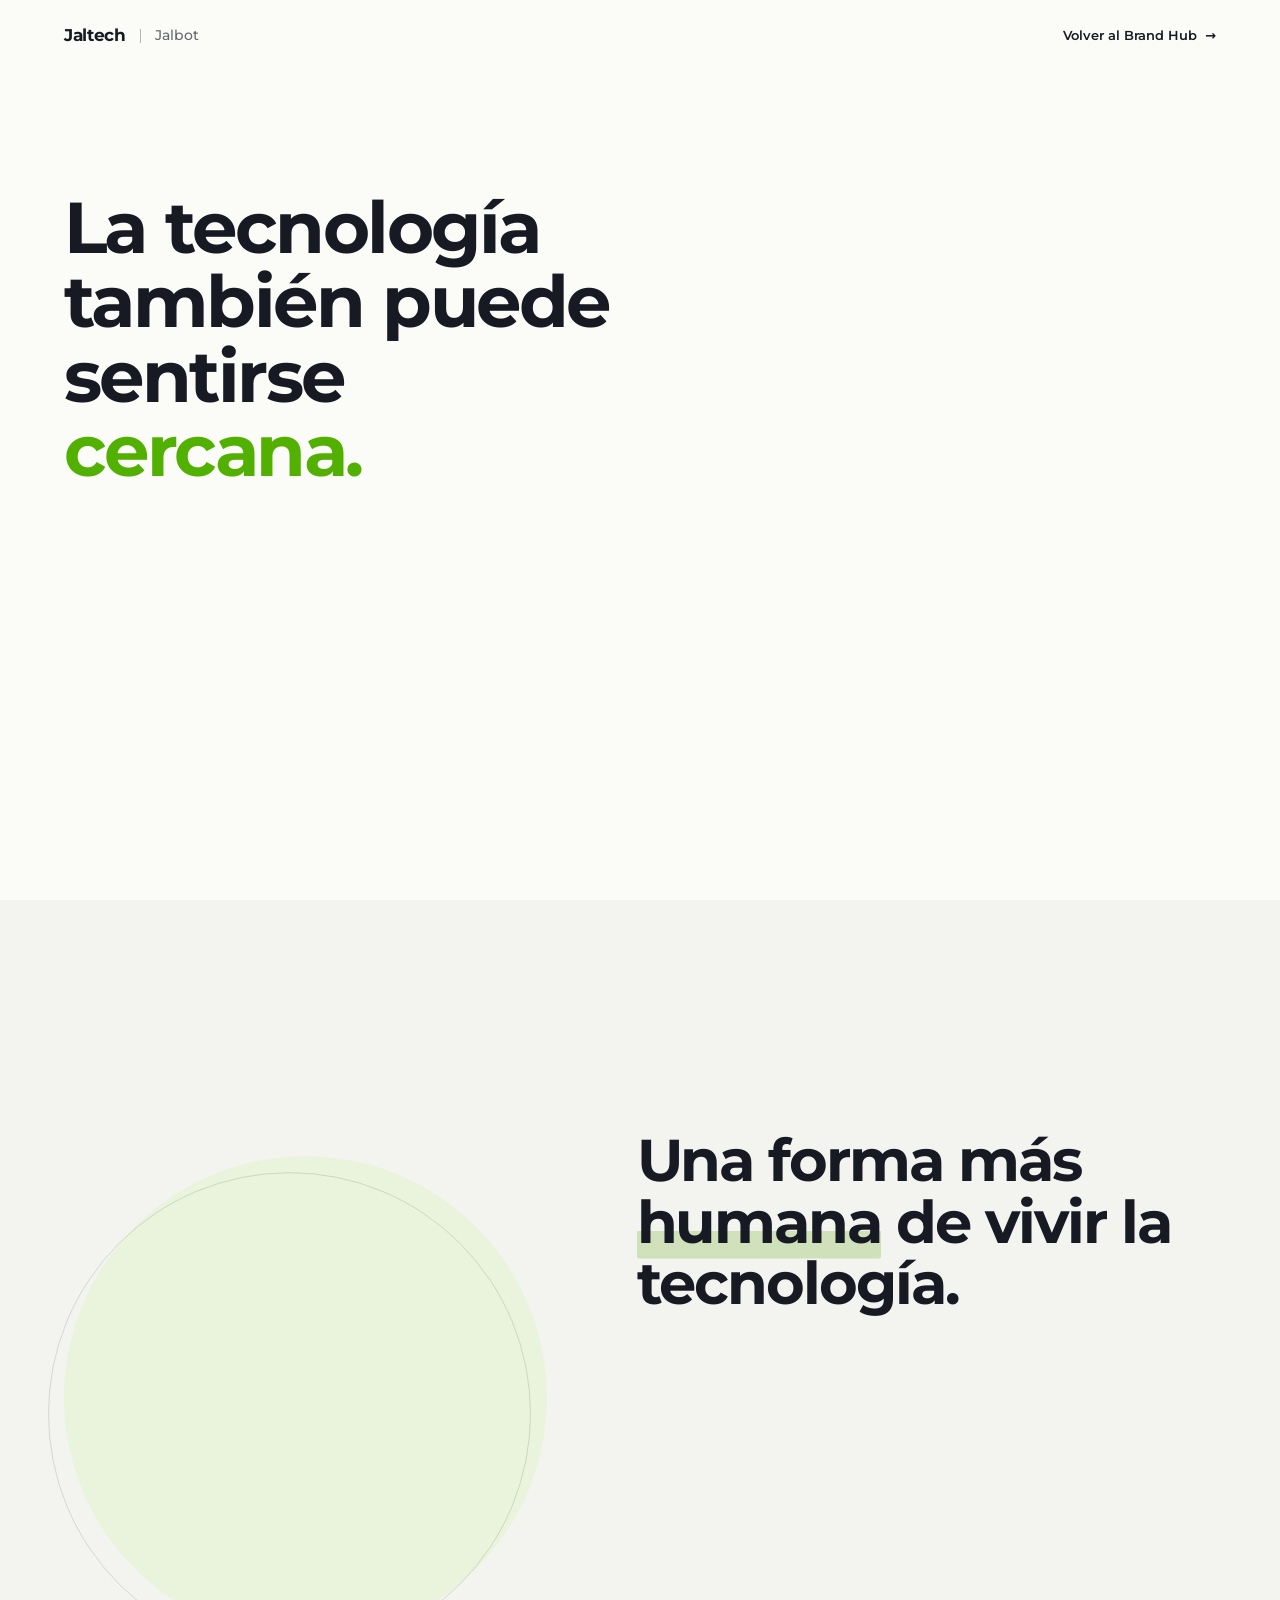
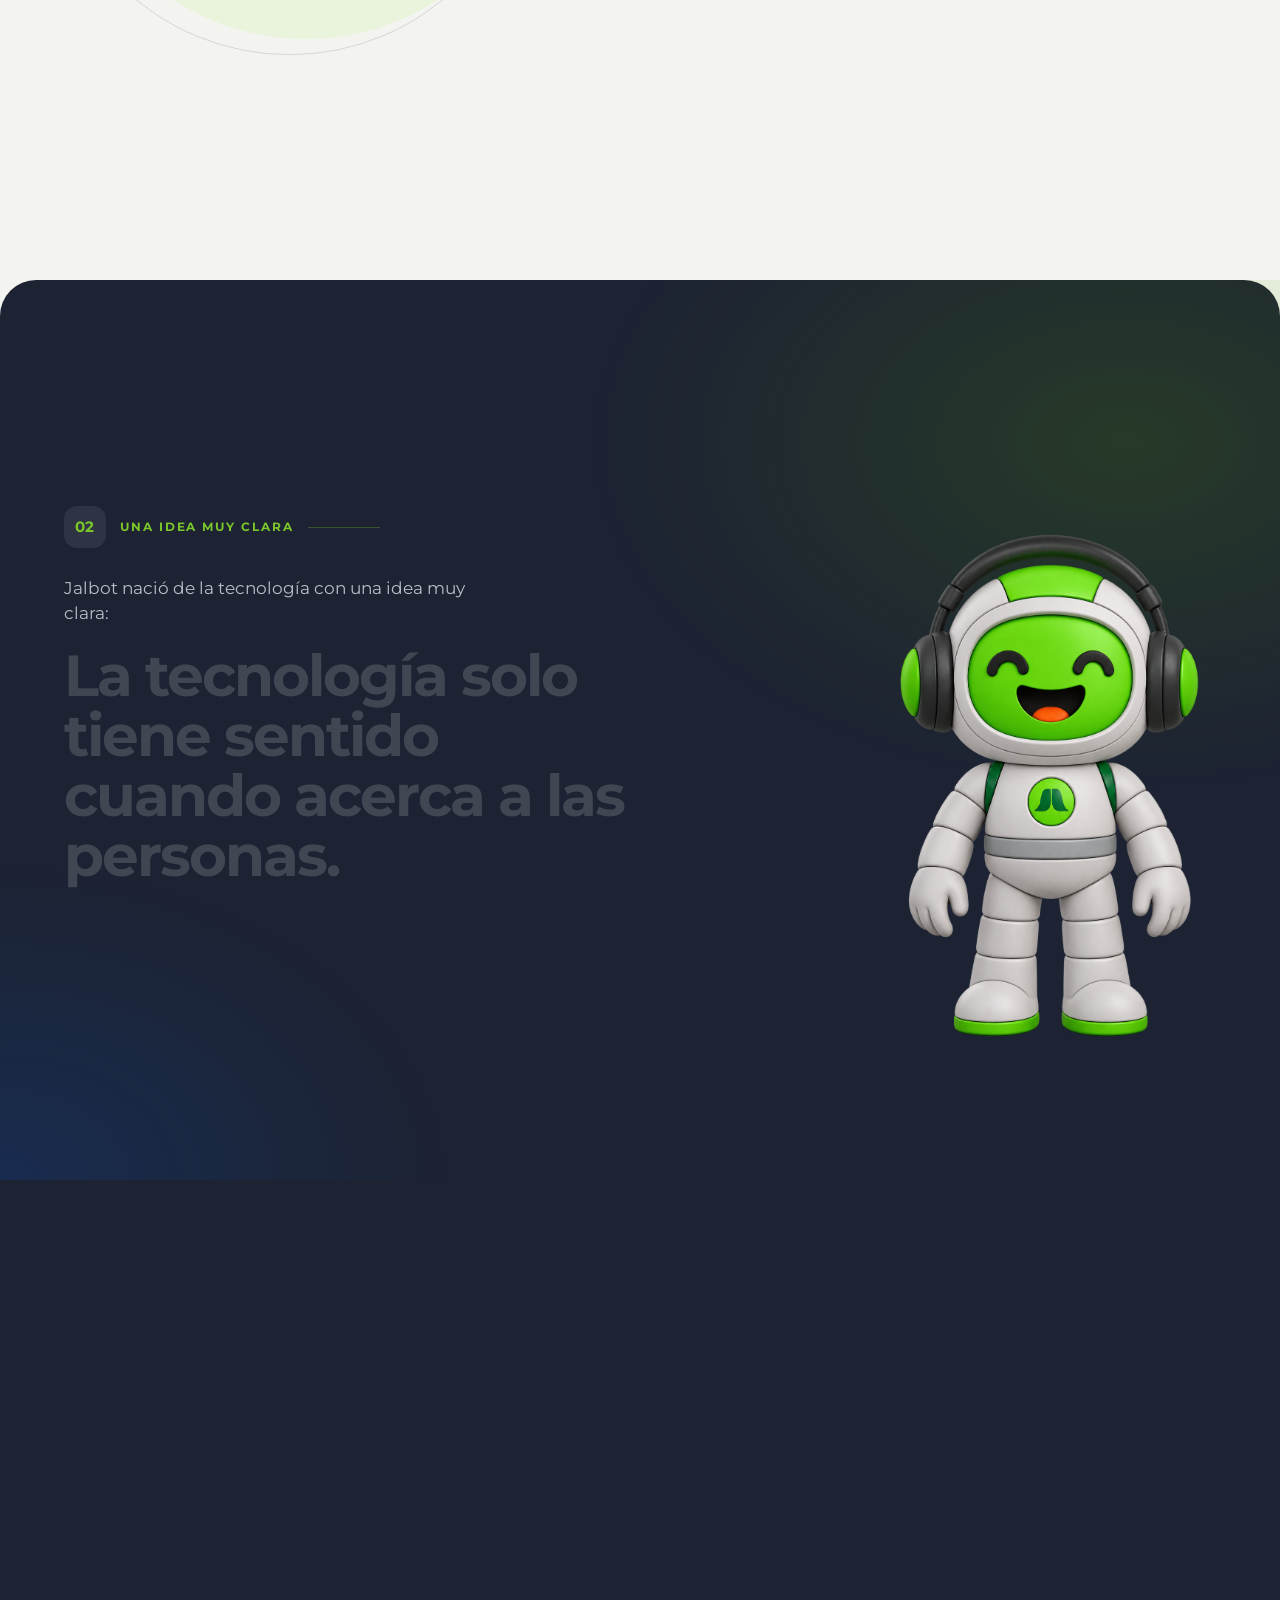
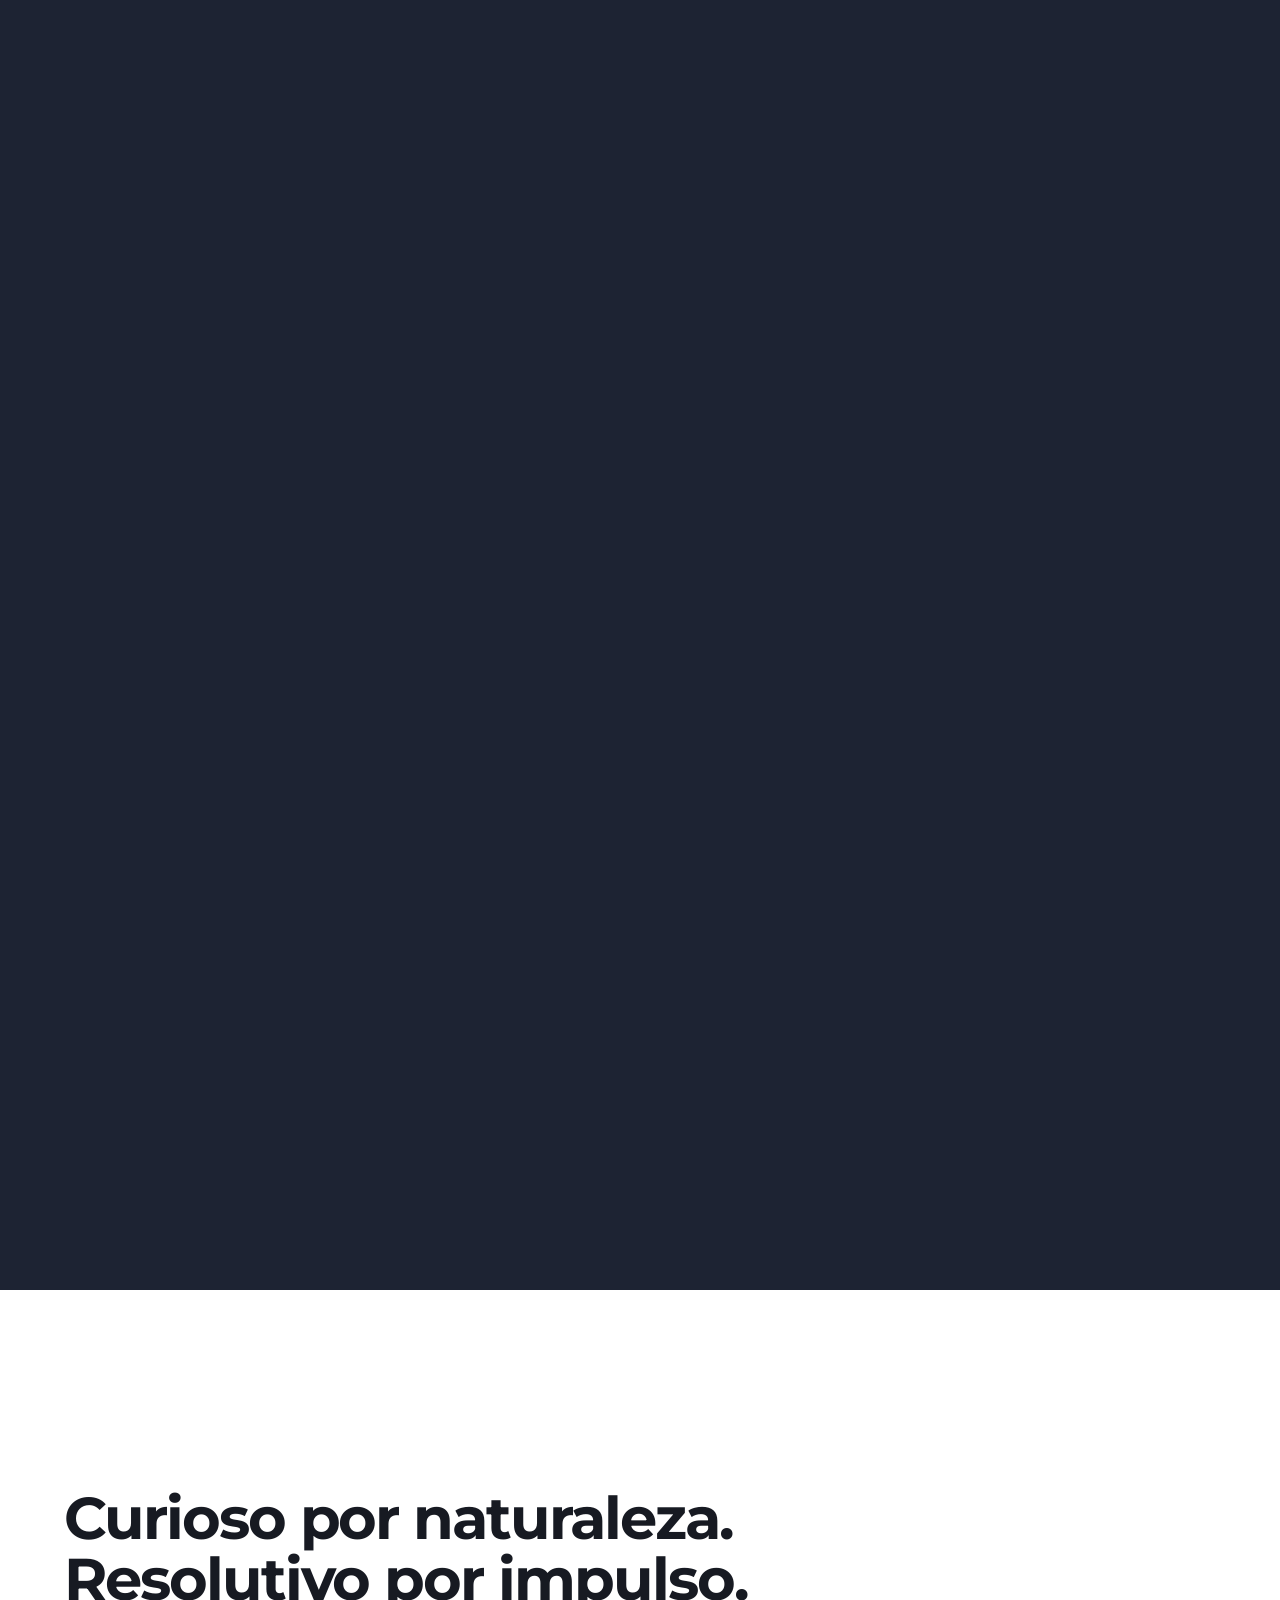
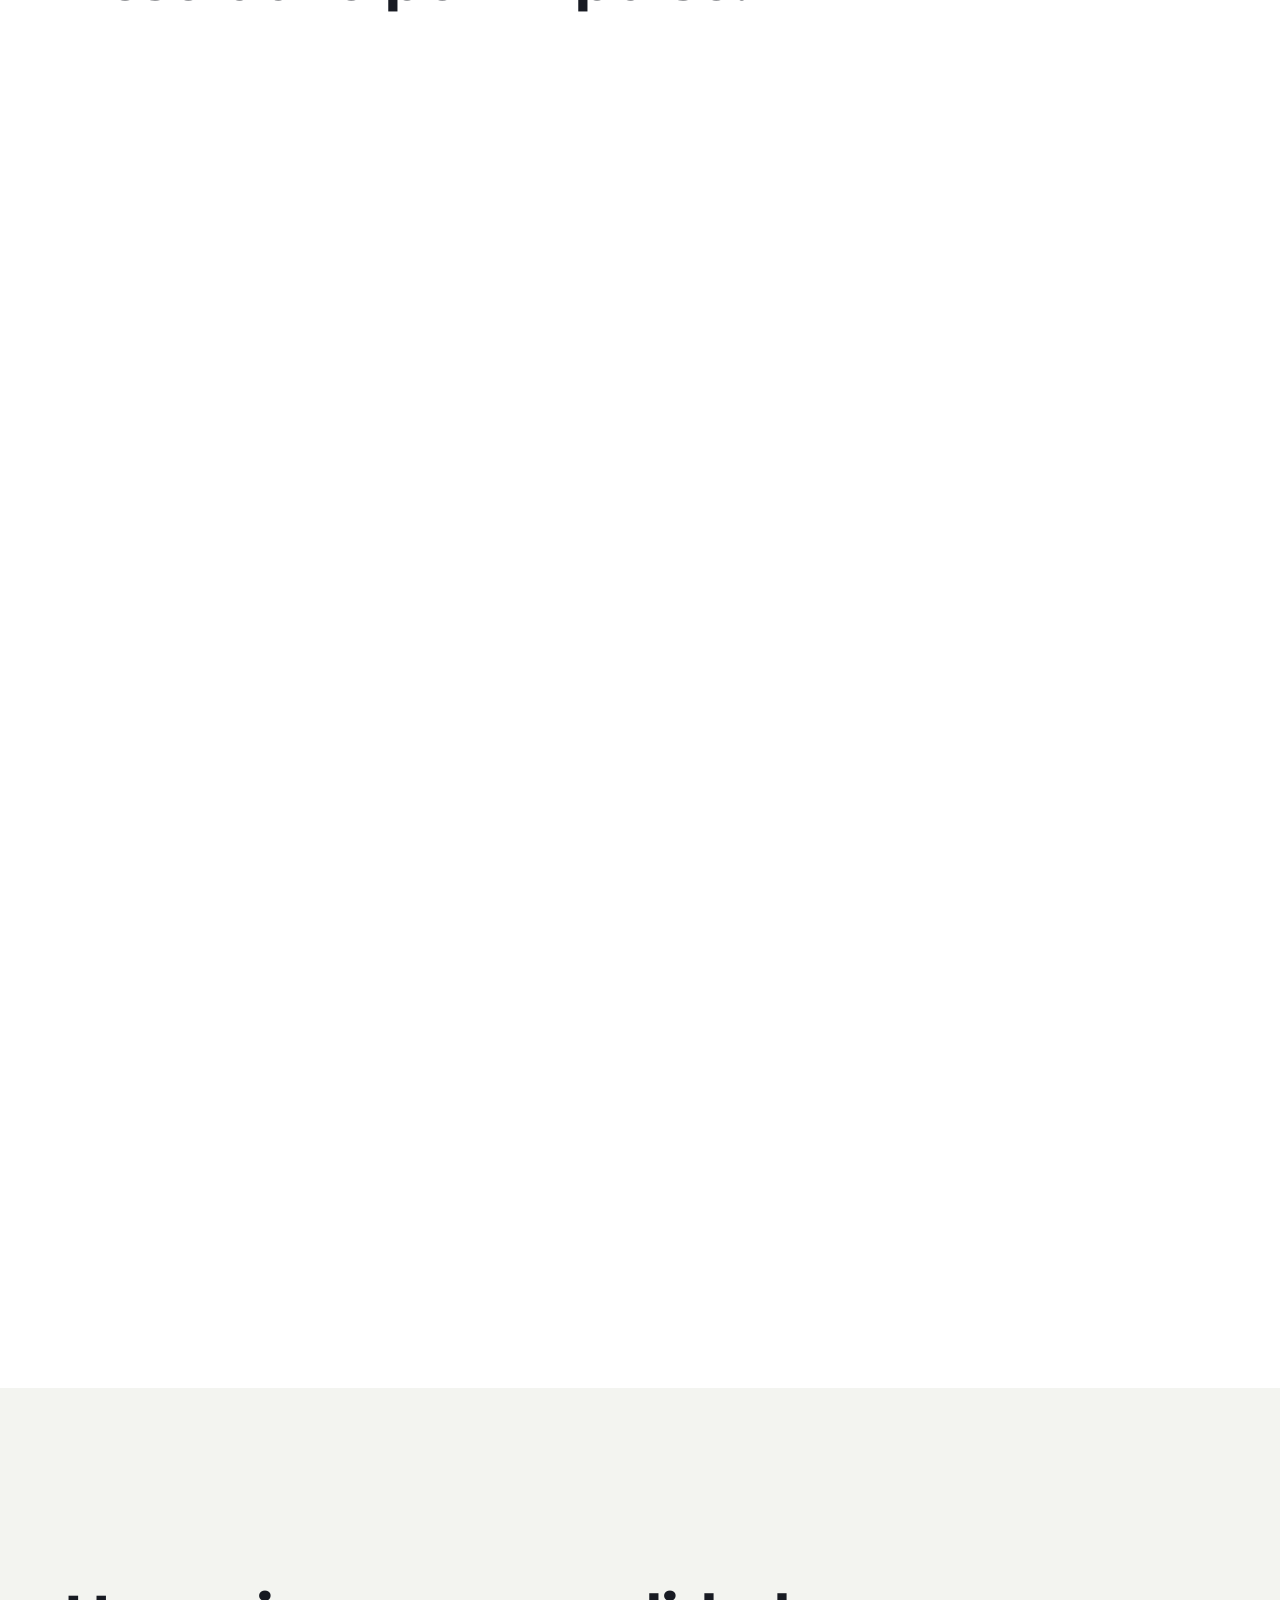
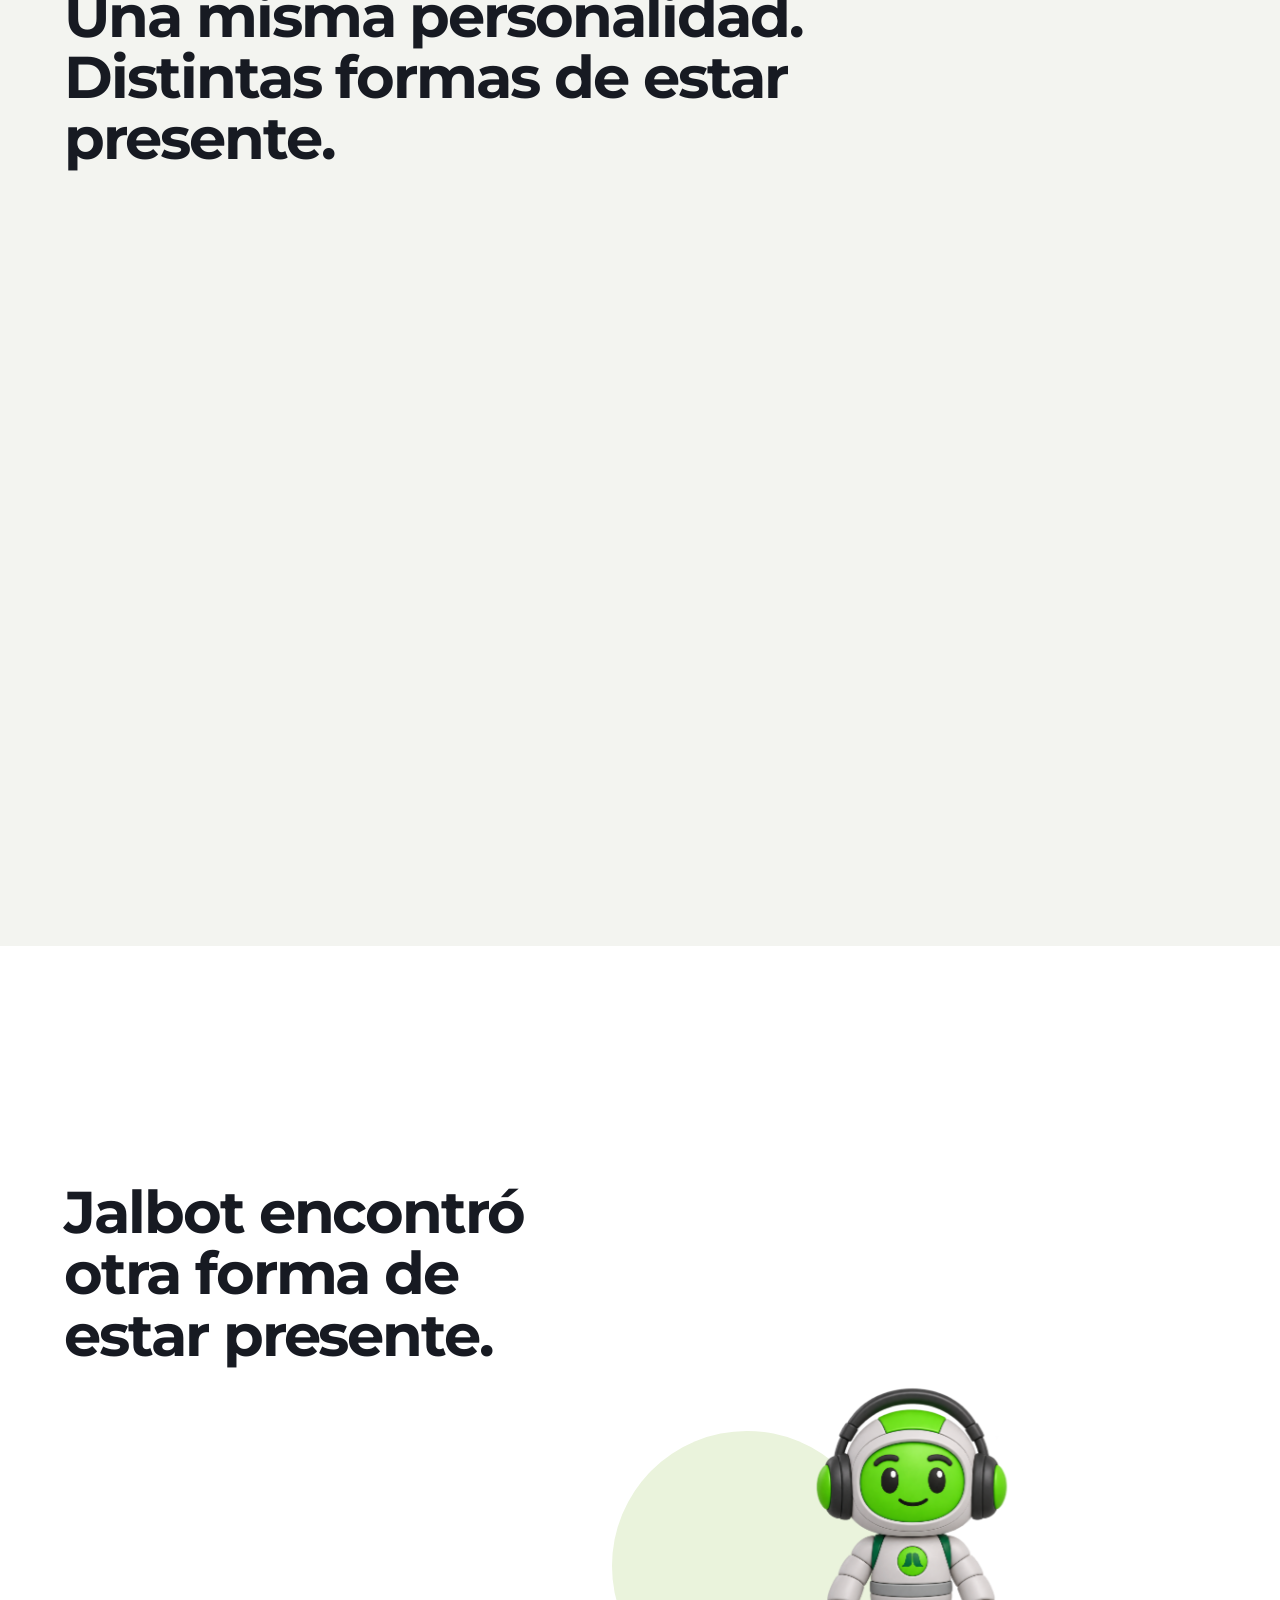
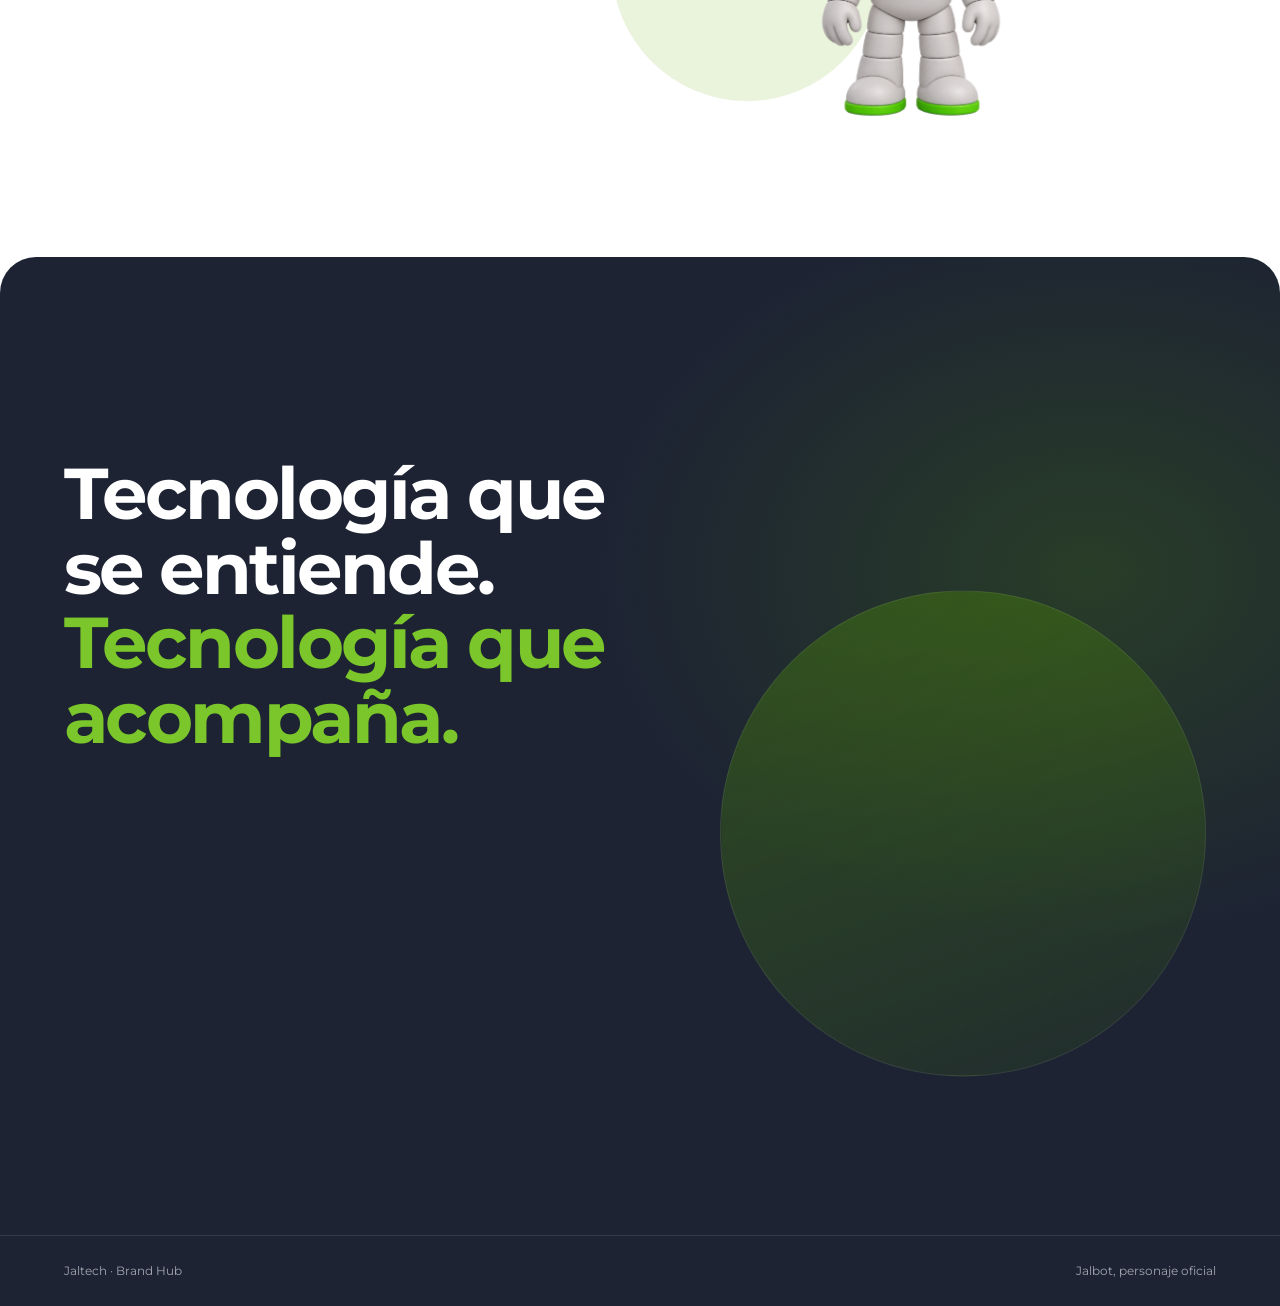
==== commit 269dcb6a: "Update index.html" ====
--- a/jalbot/index.html
+++ b/jalbot/index.html
@@ -106,7 +106,7 @@
         <div class="belief-visual">
           <div class="halo" aria-hidden="true"></div>
           <ul class="belief-pills">
-            <li class="pill pill-dark bp1"><svg class="ic" width="16" height="16" viewBox="0 0 24 24" fill="none" stroke="currentColor" stroke-width="1.8" stroke-linecap="round" stroke-linejoin="round" aria-hidden="true" focusable="false"><path d="M15 14c.2-1 .7-1.7 1.5-2.5 1-.9 1.5-2.2 1.5-3.5A6 6 0 0 0 6 8c0 1 .2 2.2 1.5 3.5.7.7 1.3 1.5 1.5 2.5"/><path d="M9 18h6"/><path d="M10 22h4"/></svg>Cuéntanos qué necesitas</li>
+            <li class="pill pill-dark bp1"><svg class="ic" width="16" height="16" viewBox="0 0 24 24" fill="none" stroke="currentColor" stroke-width="1.8" stroke-linecap="round" stroke-linejoin="round" aria-hidden="true" focusable="false"><path d="M15 14c.2-1 .7-1.7 1.5-2.5 1-.9 1.5-2.2 1.5-3.5A6 6 0 0 0 6 8c0 1 .2 2.2 1.5 3.5.7.7 1.3 1.5 1.5 2.5"/><path d="M9 18h6"/><path d="M10 22h4"/></svg>Cuéntame qué necesitas</li>
             <li class="pill pill-dark bp2"><svg class="ic" width="16" height="16" viewBox="0 0 24 24" fill="none" stroke="currentColor" stroke-width="1.8" stroke-linecap="round" stroke-linejoin="round" aria-hidden="true" focusable="false"><path d="M22 11.08V12a10 10 0 1 1-5.93-9.14"/><polyline points="22 4 12 14.01 9 11.01"/></svg>Miremos la mejor opción</li>
             <li class="pill pill-dark bp3"><svg class="ic" width="16" height="16" viewBox="0 0 24 24" fill="none" stroke="currentColor" stroke-width="1.8" stroke-linecap="round" stroke-linejoin="round" aria-hidden="true" focusable="false"><circle cx="12" cy="12" r="10"/><circle cx="12" cy="12" r="6"/><circle cx="12" cy="12" r="2"/></svg>Sigamos al siguiente paso</li>
           </ul>
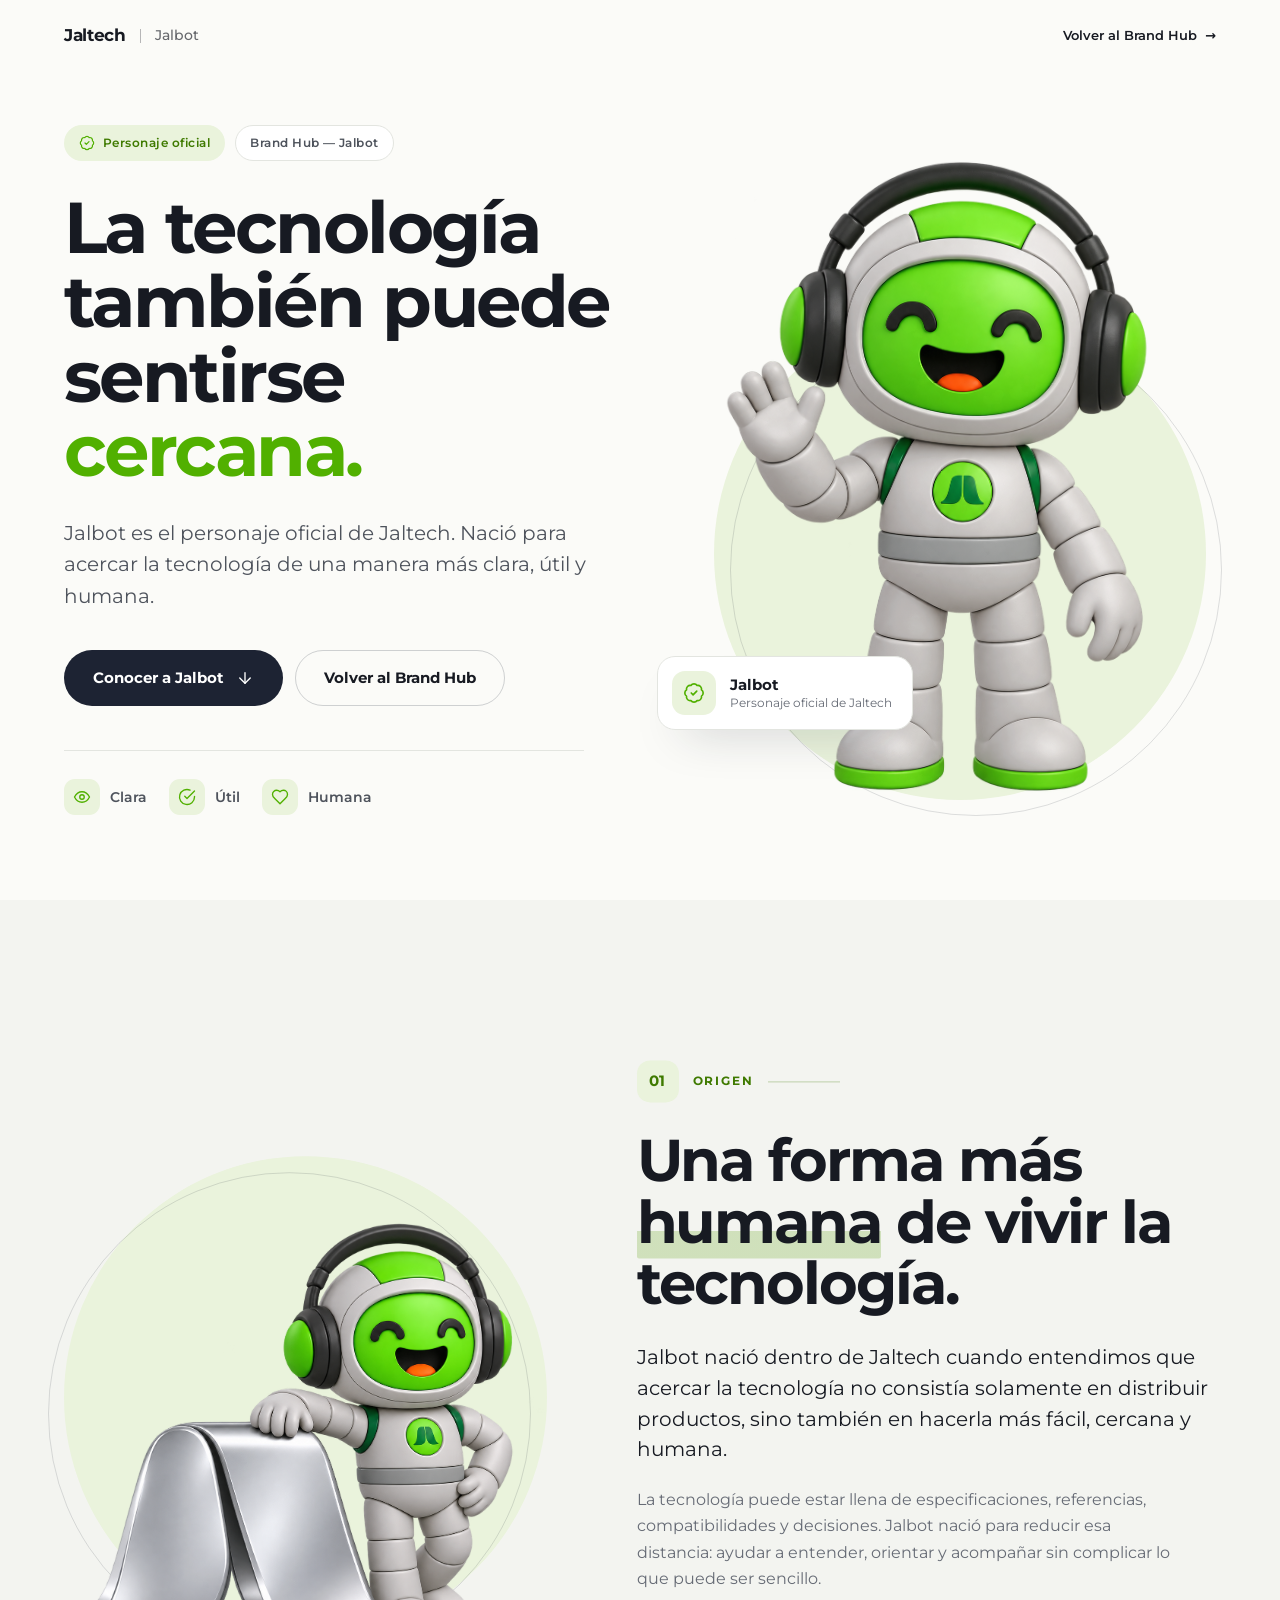
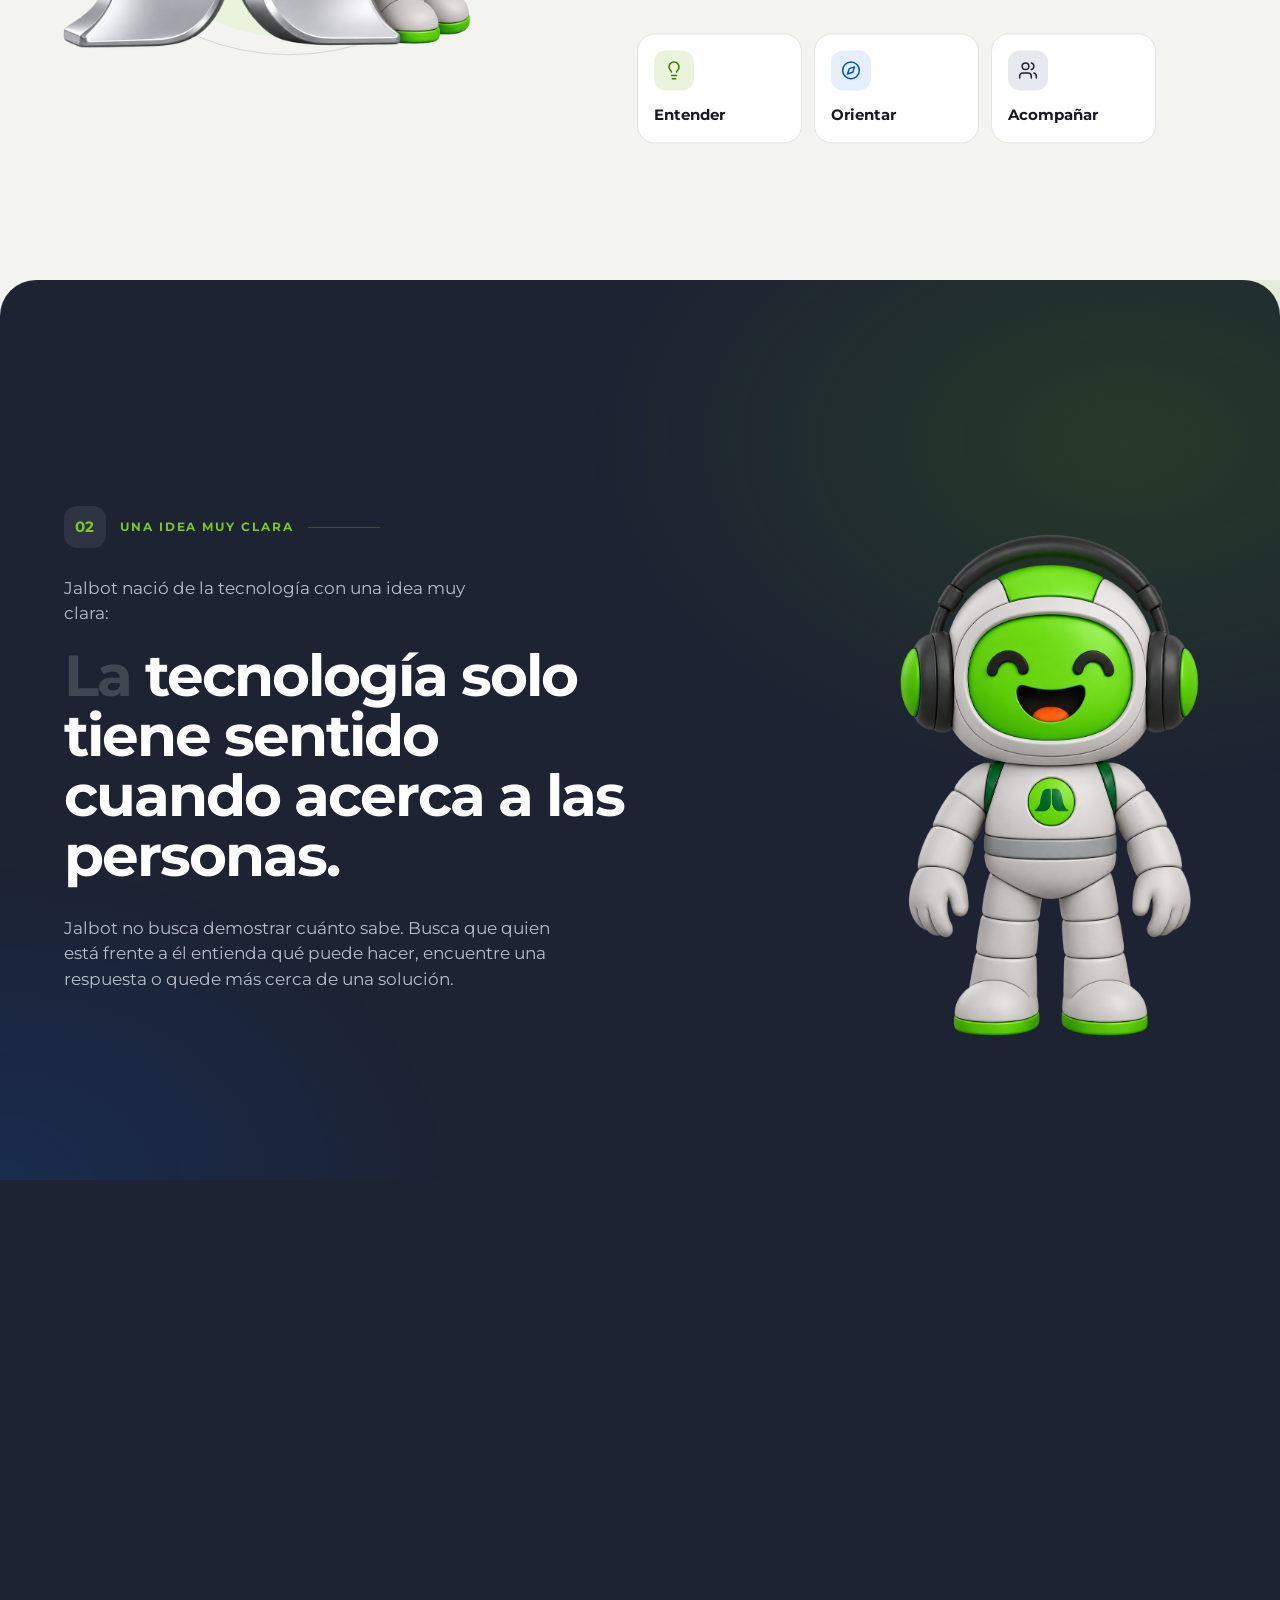
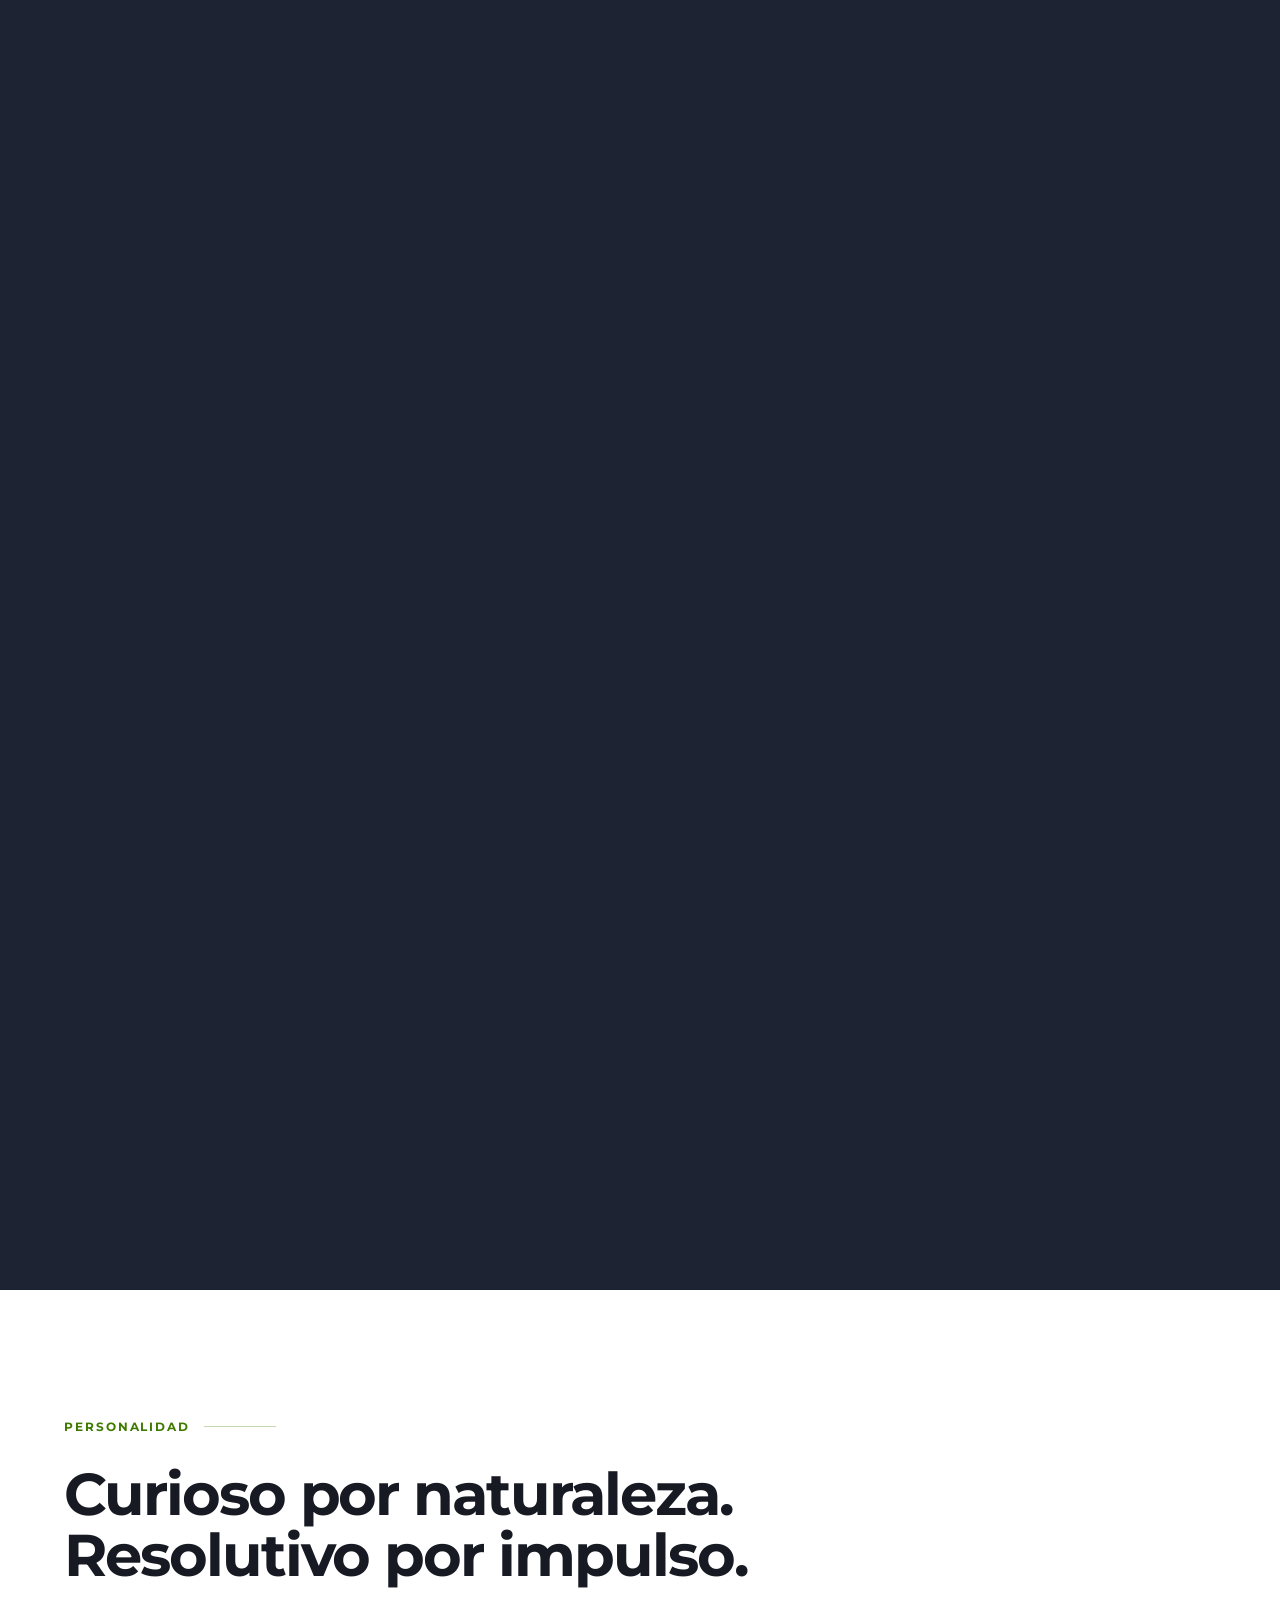
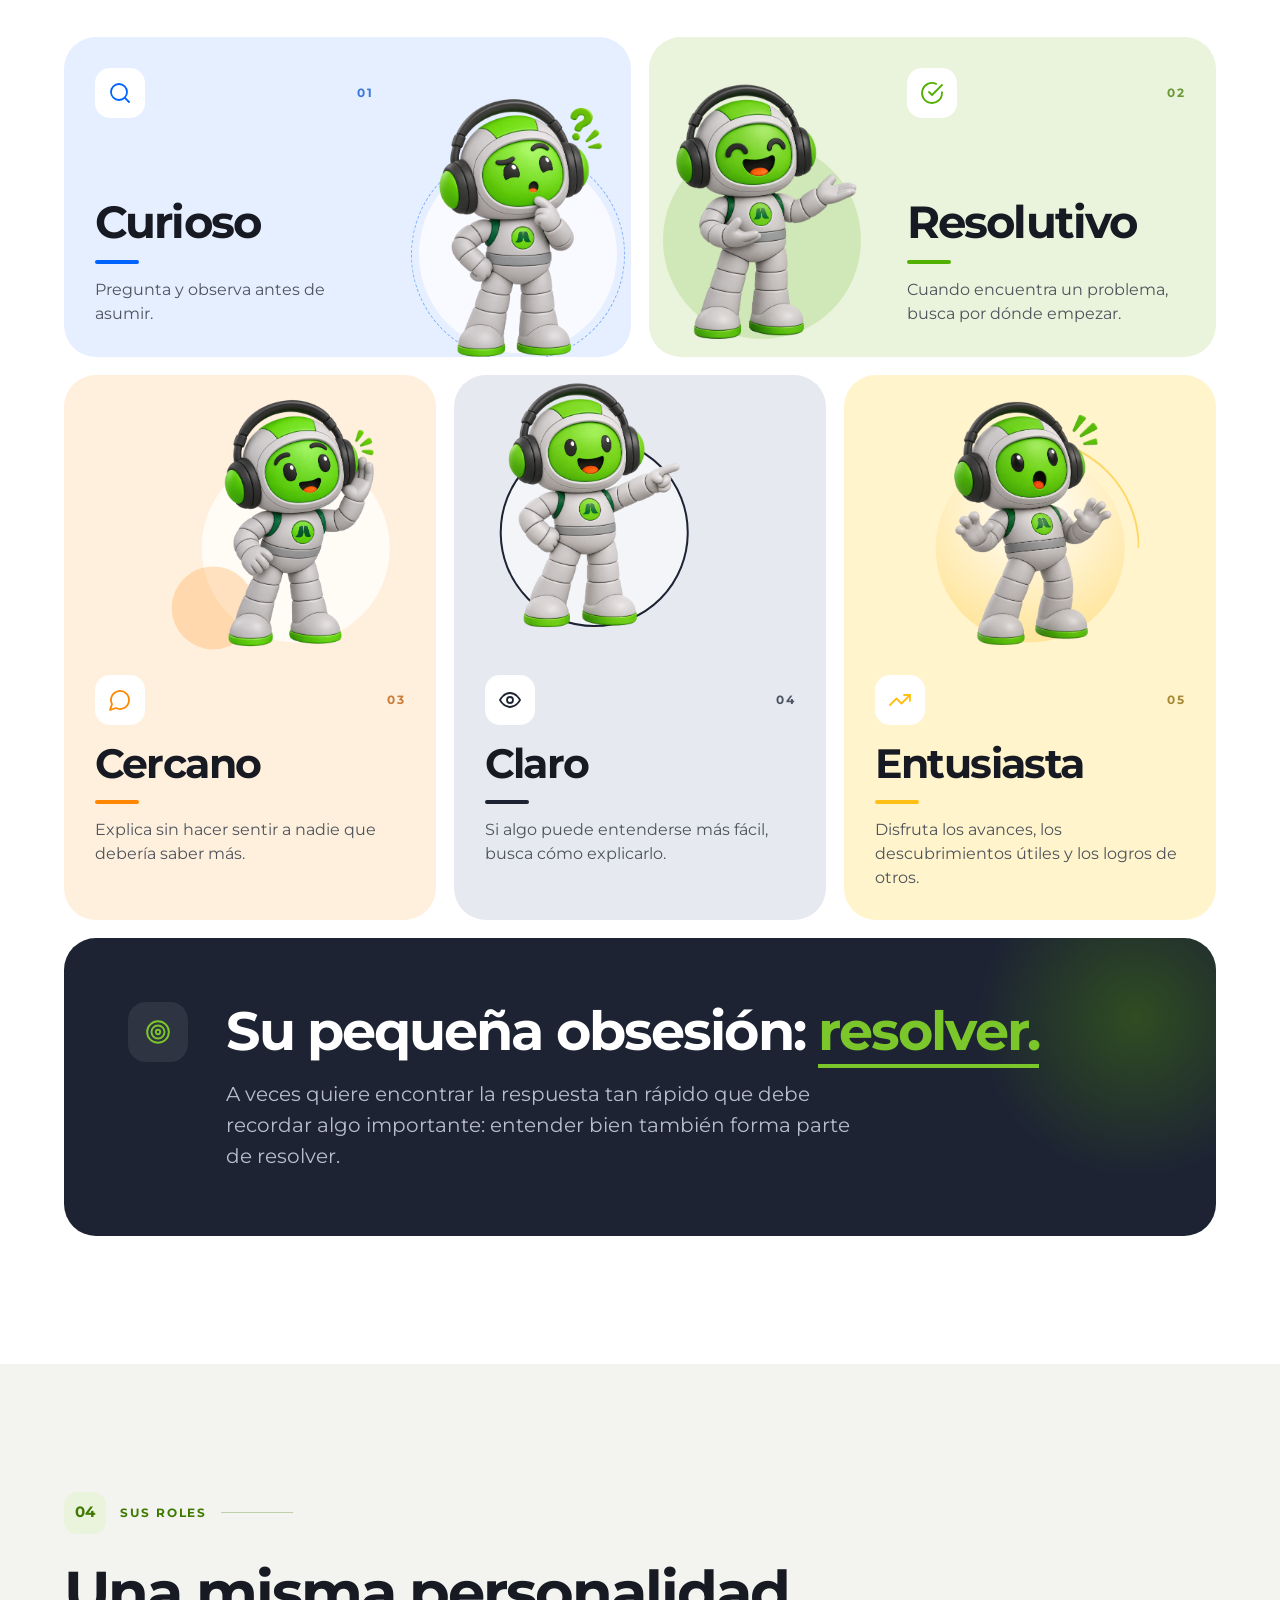
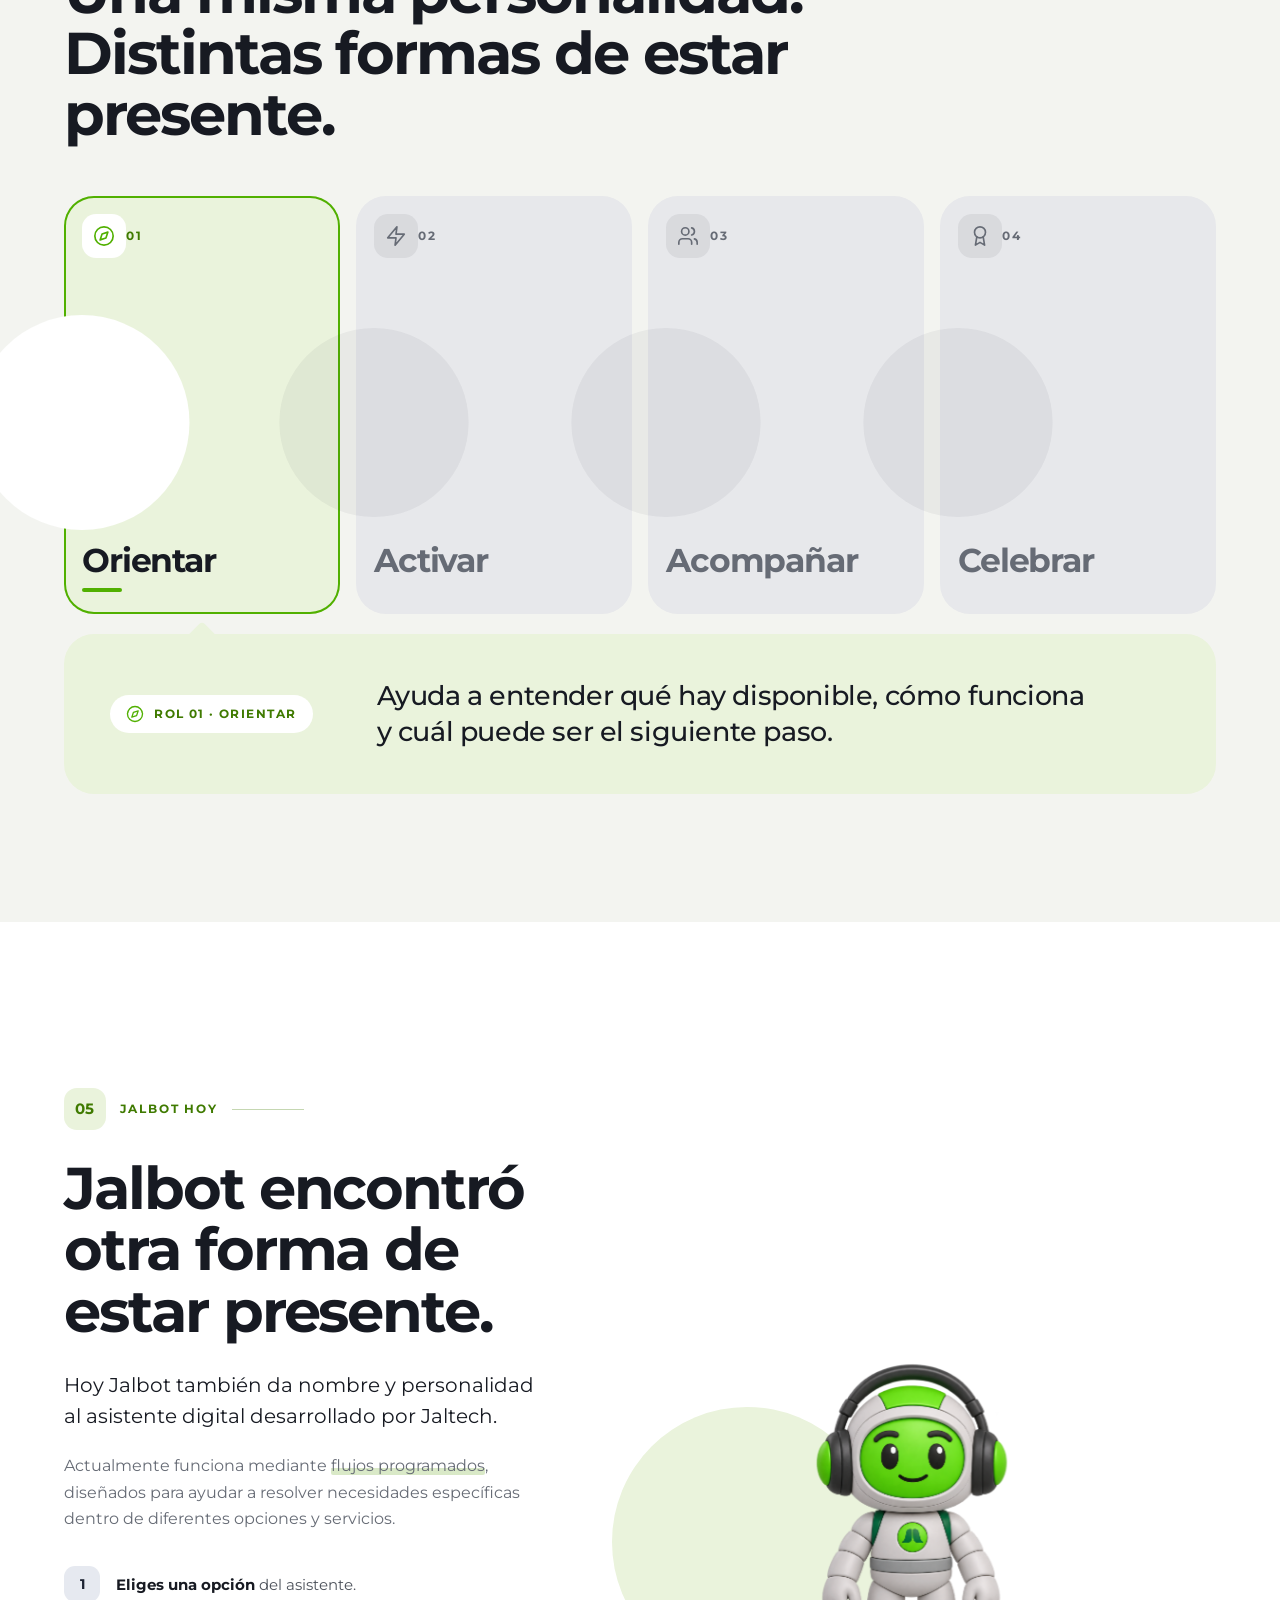
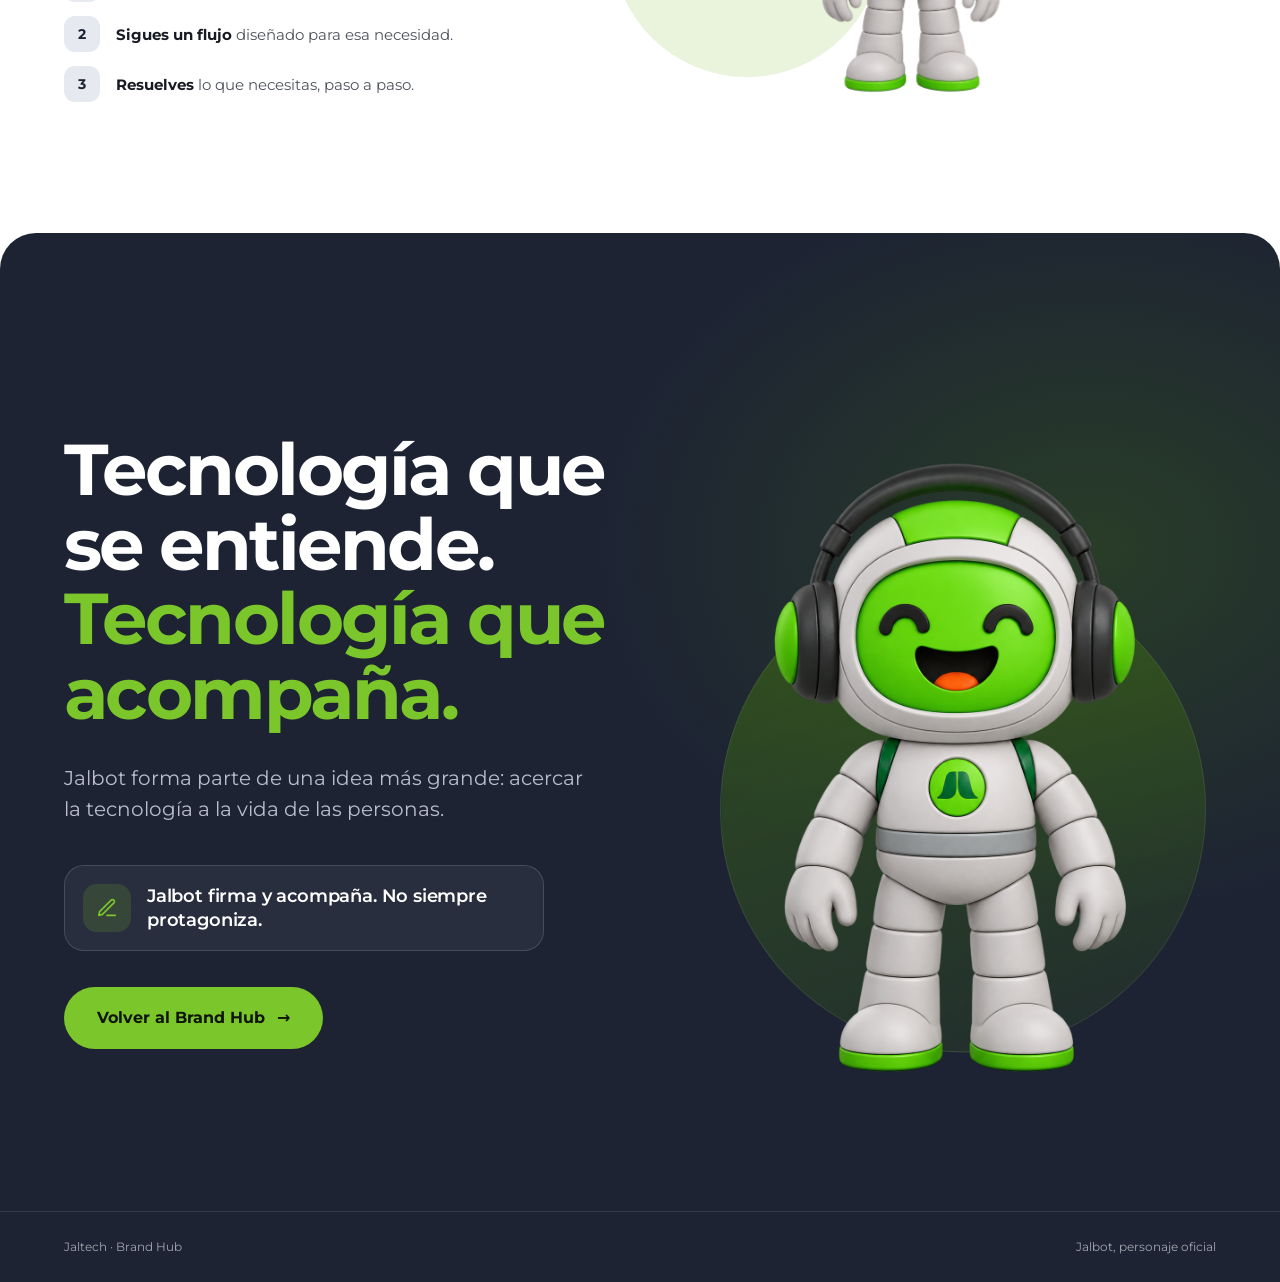
==== commit e131c04e: "03 personaldiad" ====
--- a/jalbot/index.html
+++ b/jalbot/index.html
@@ -125,7 +125,7 @@
 <section class="personality" id="personalidad">
   <div class="container">
     <div class="pers-head">
-      <p class="eyebrow" data-reveal aria-label="03 — PERSONALIDAD"><span class="eb-num" aria-hidden="true">03</span><span class="eb-label" aria-hidden="true">Personalidad</span><span class="eb-line" aria-hidden="true"></span></p>
+      <p class="eyebrow" data-reveal aria-label="03 — PERSONALIDAD"><span class="eb-label" aria-hidden="true">Personalidad</span><span class="eb-line" aria-hidden="true"></span></p>
       <h2 class="display h2 wide" data-split>Curioso por naturaleza. Resolutivo por impulso.</h2>
     </div>
 
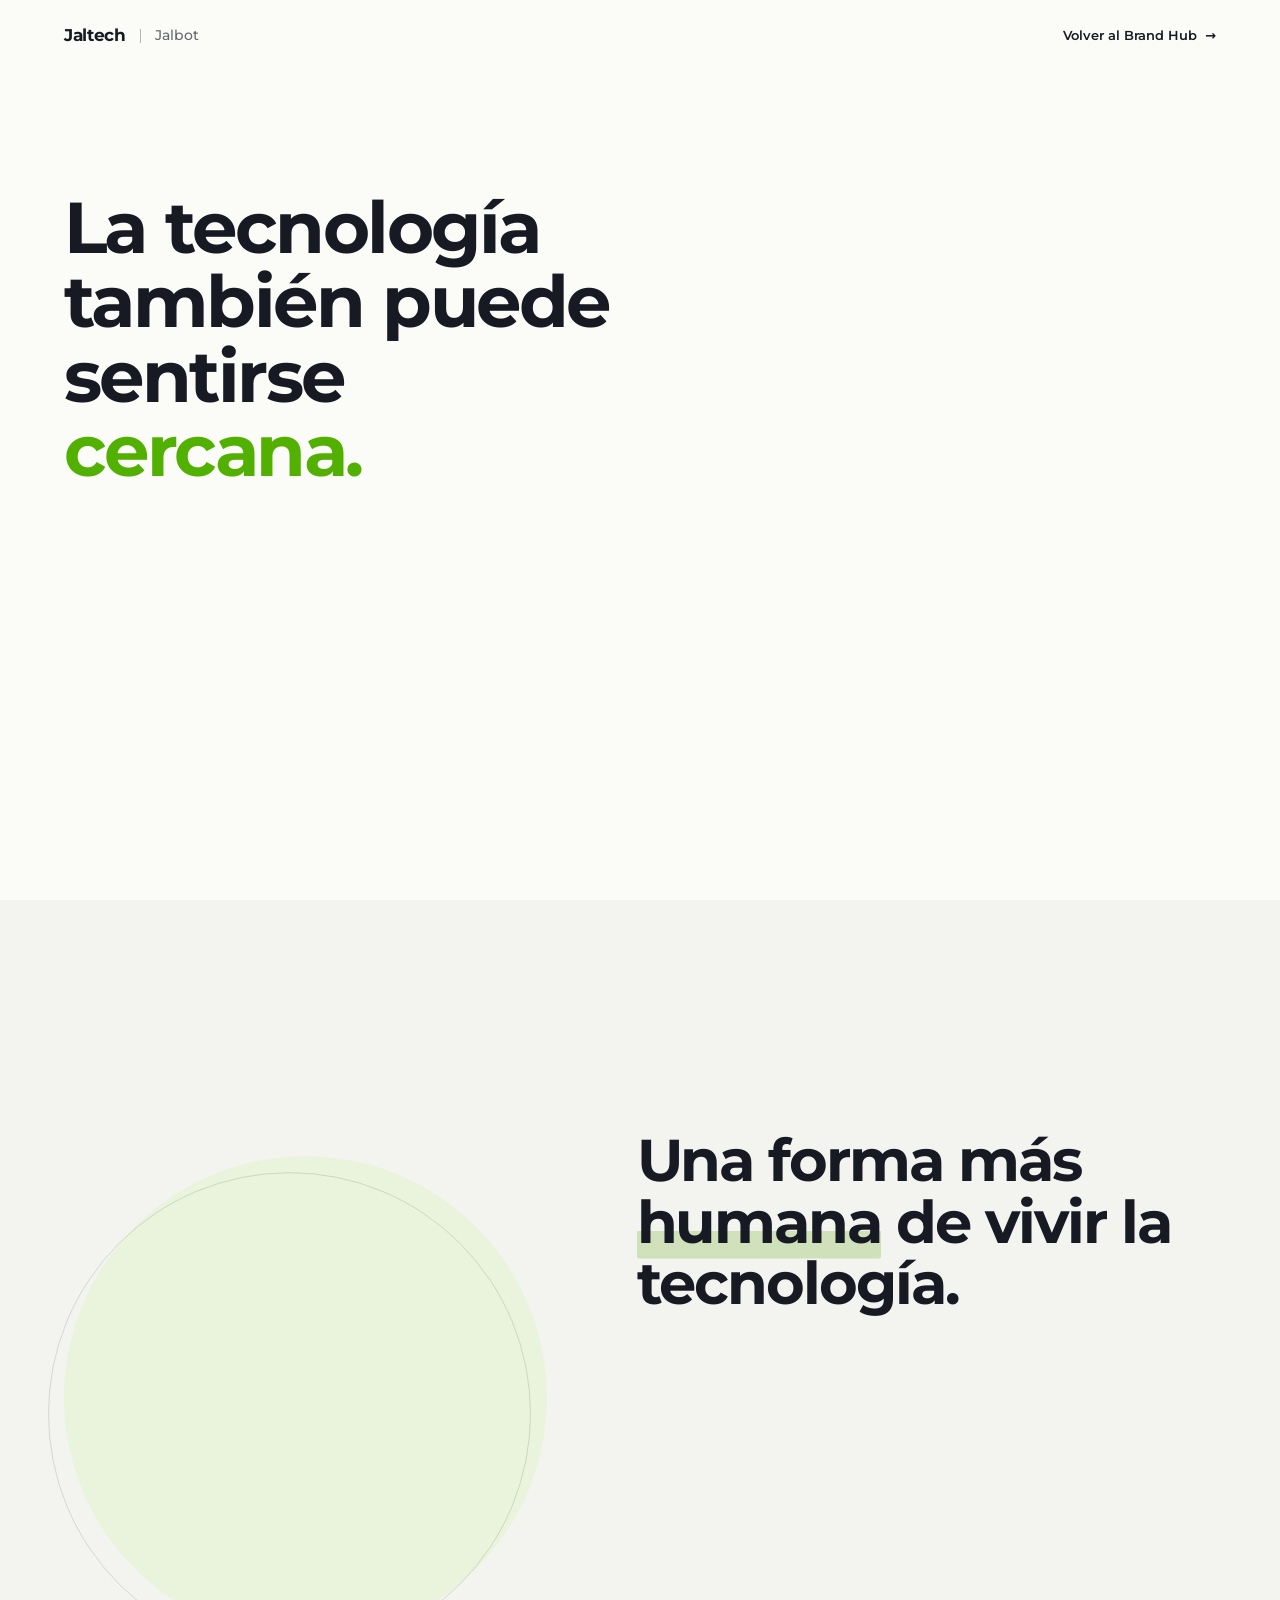
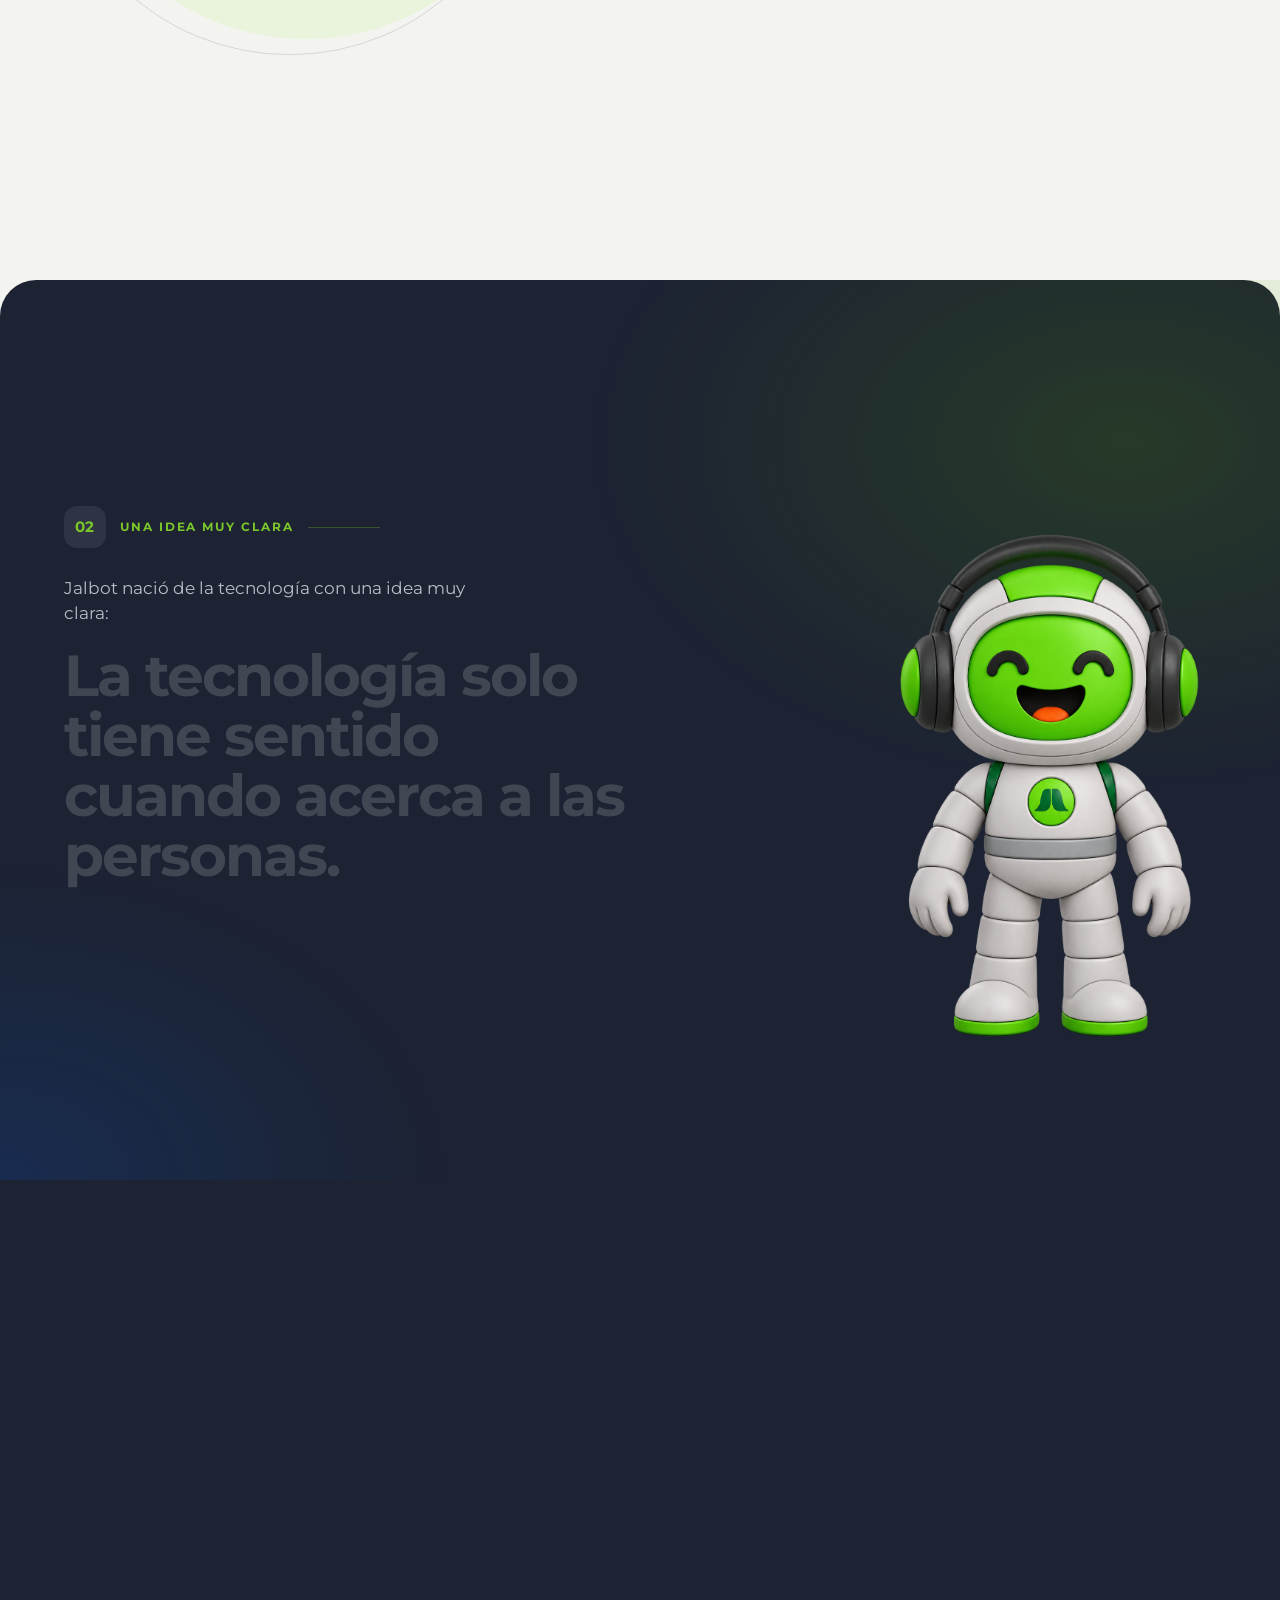
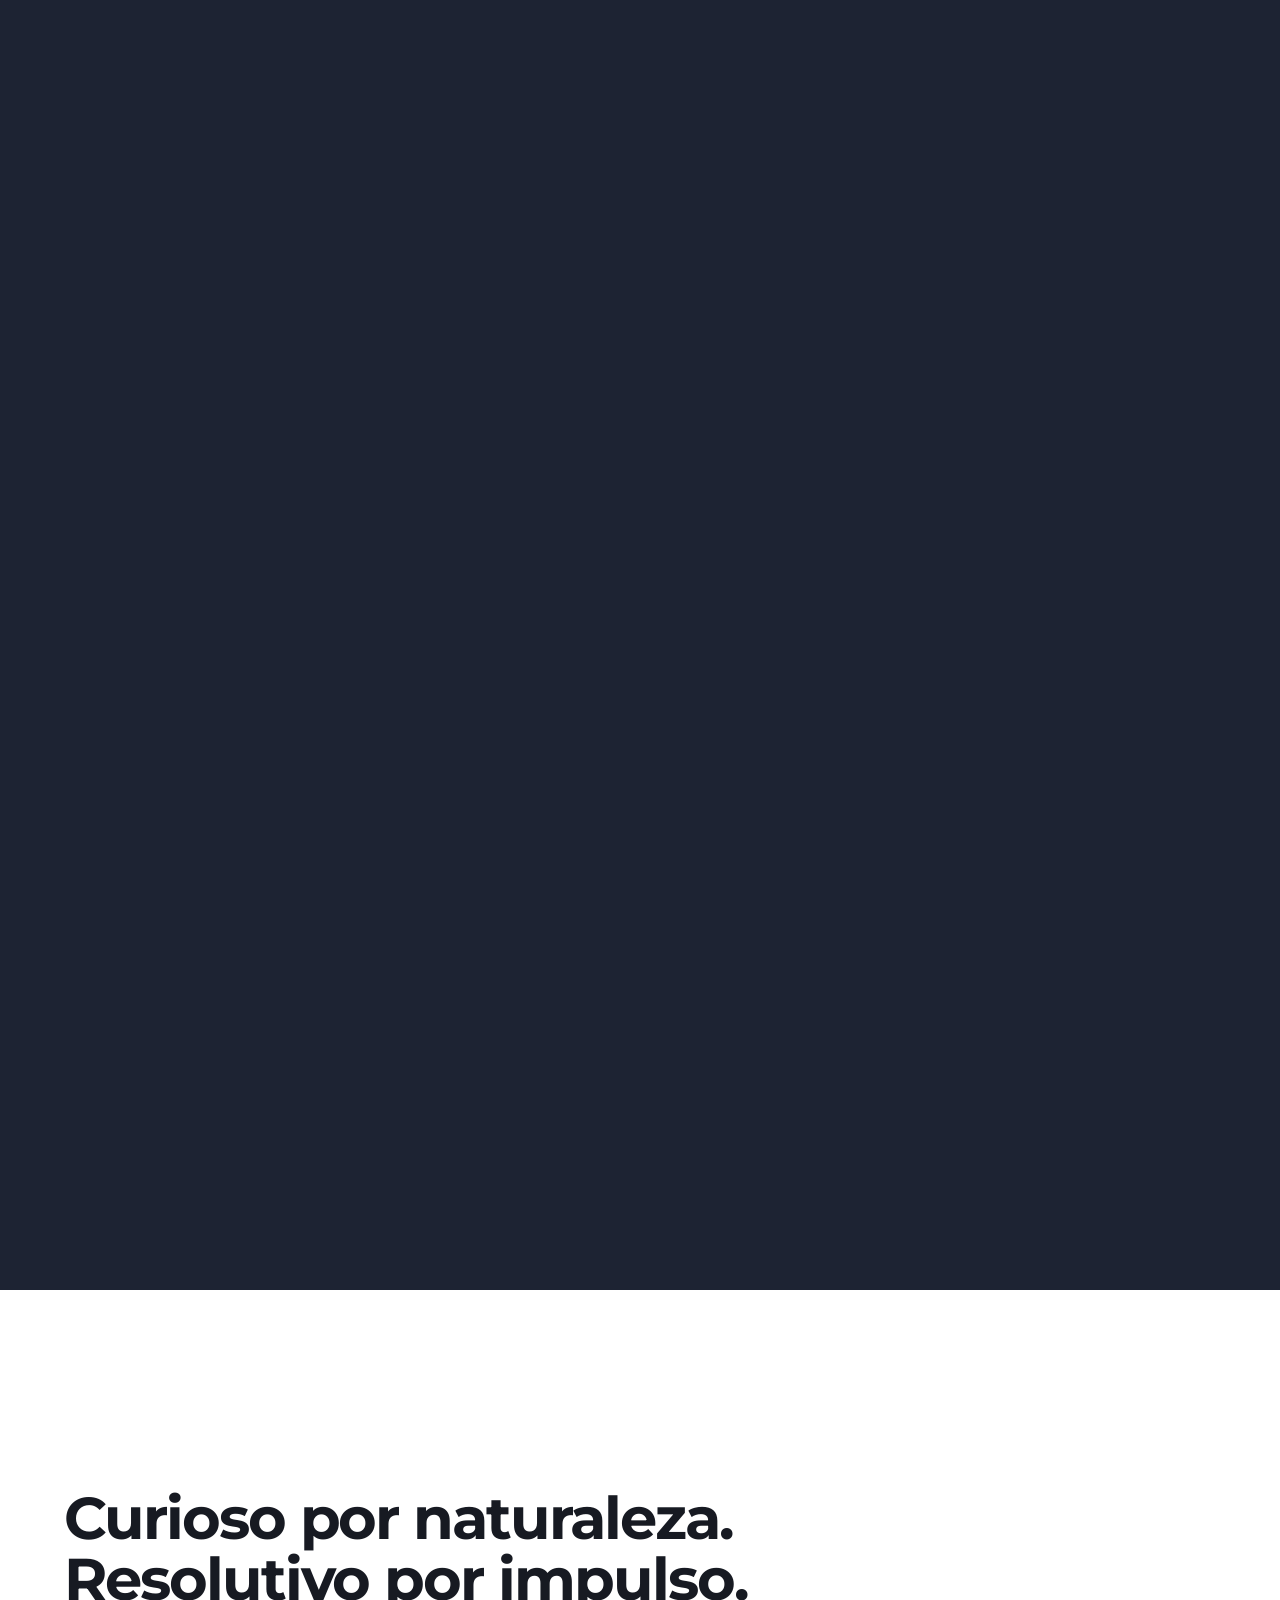
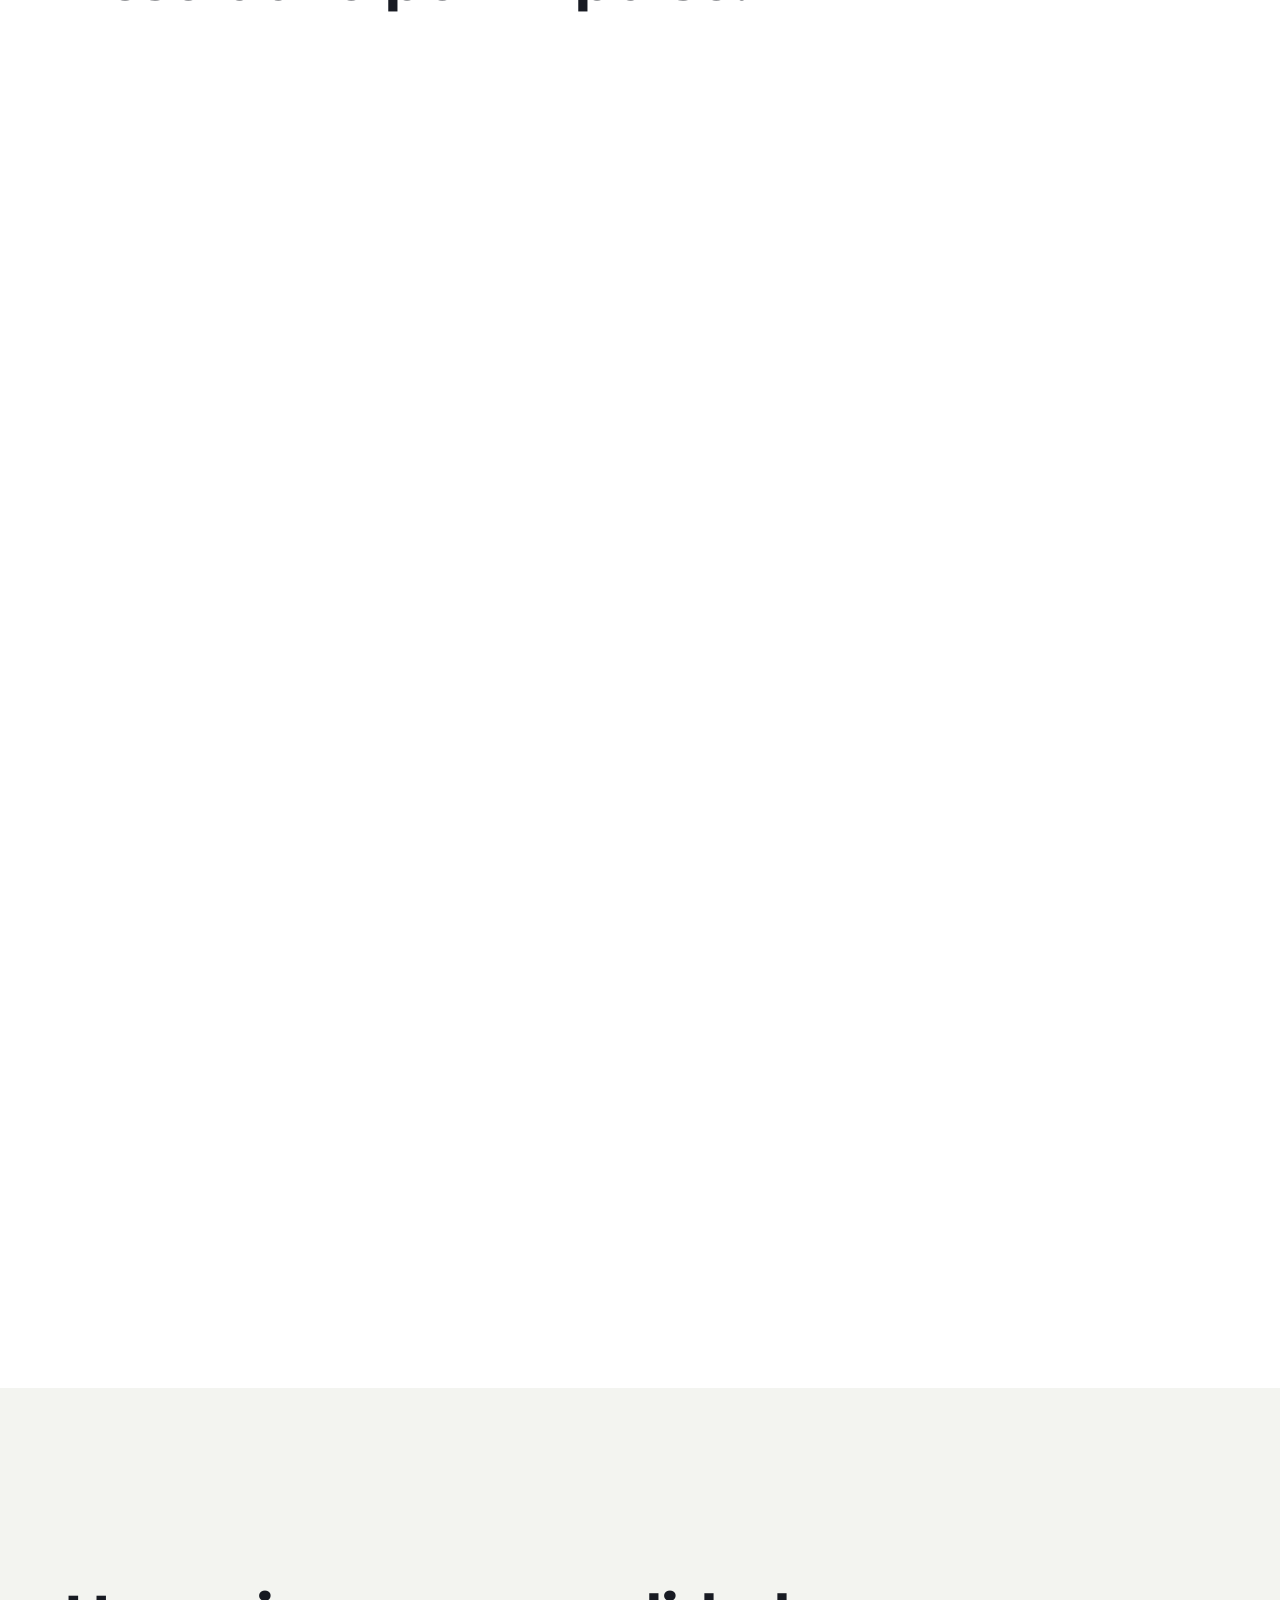
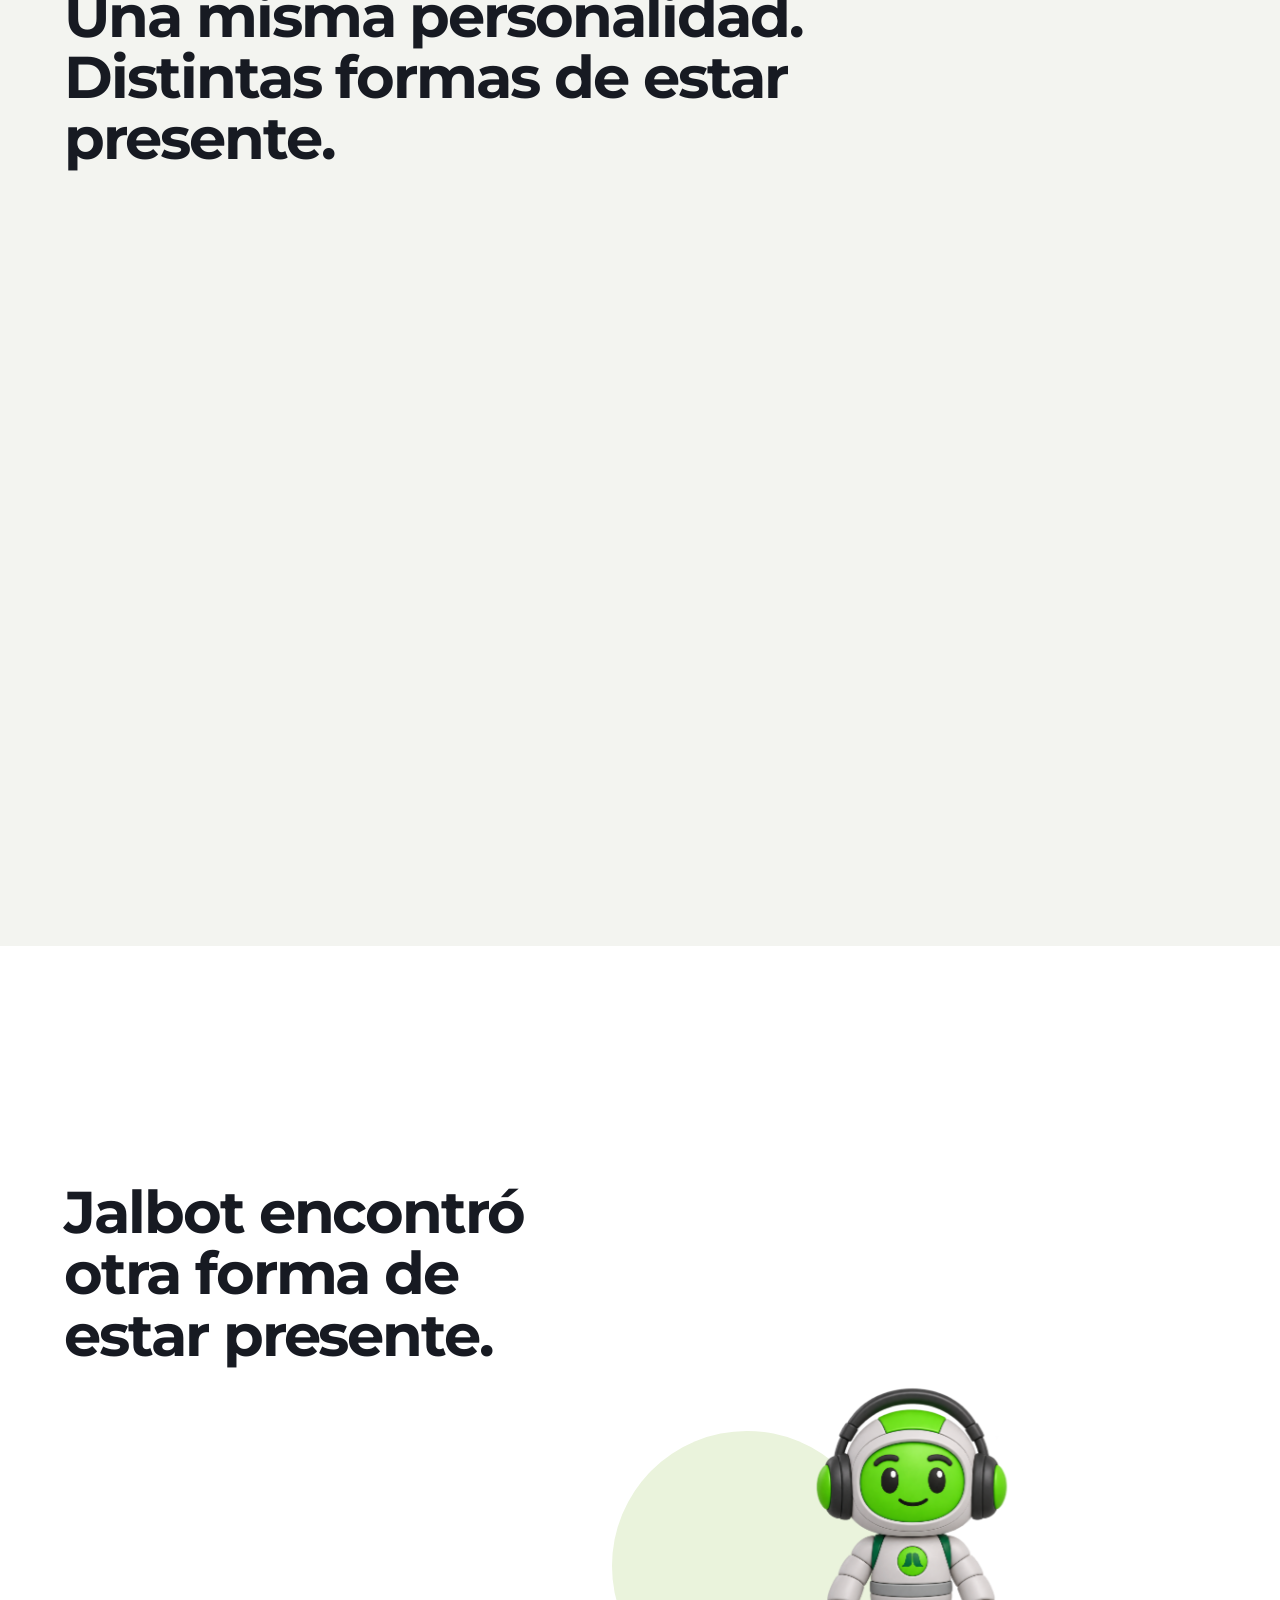
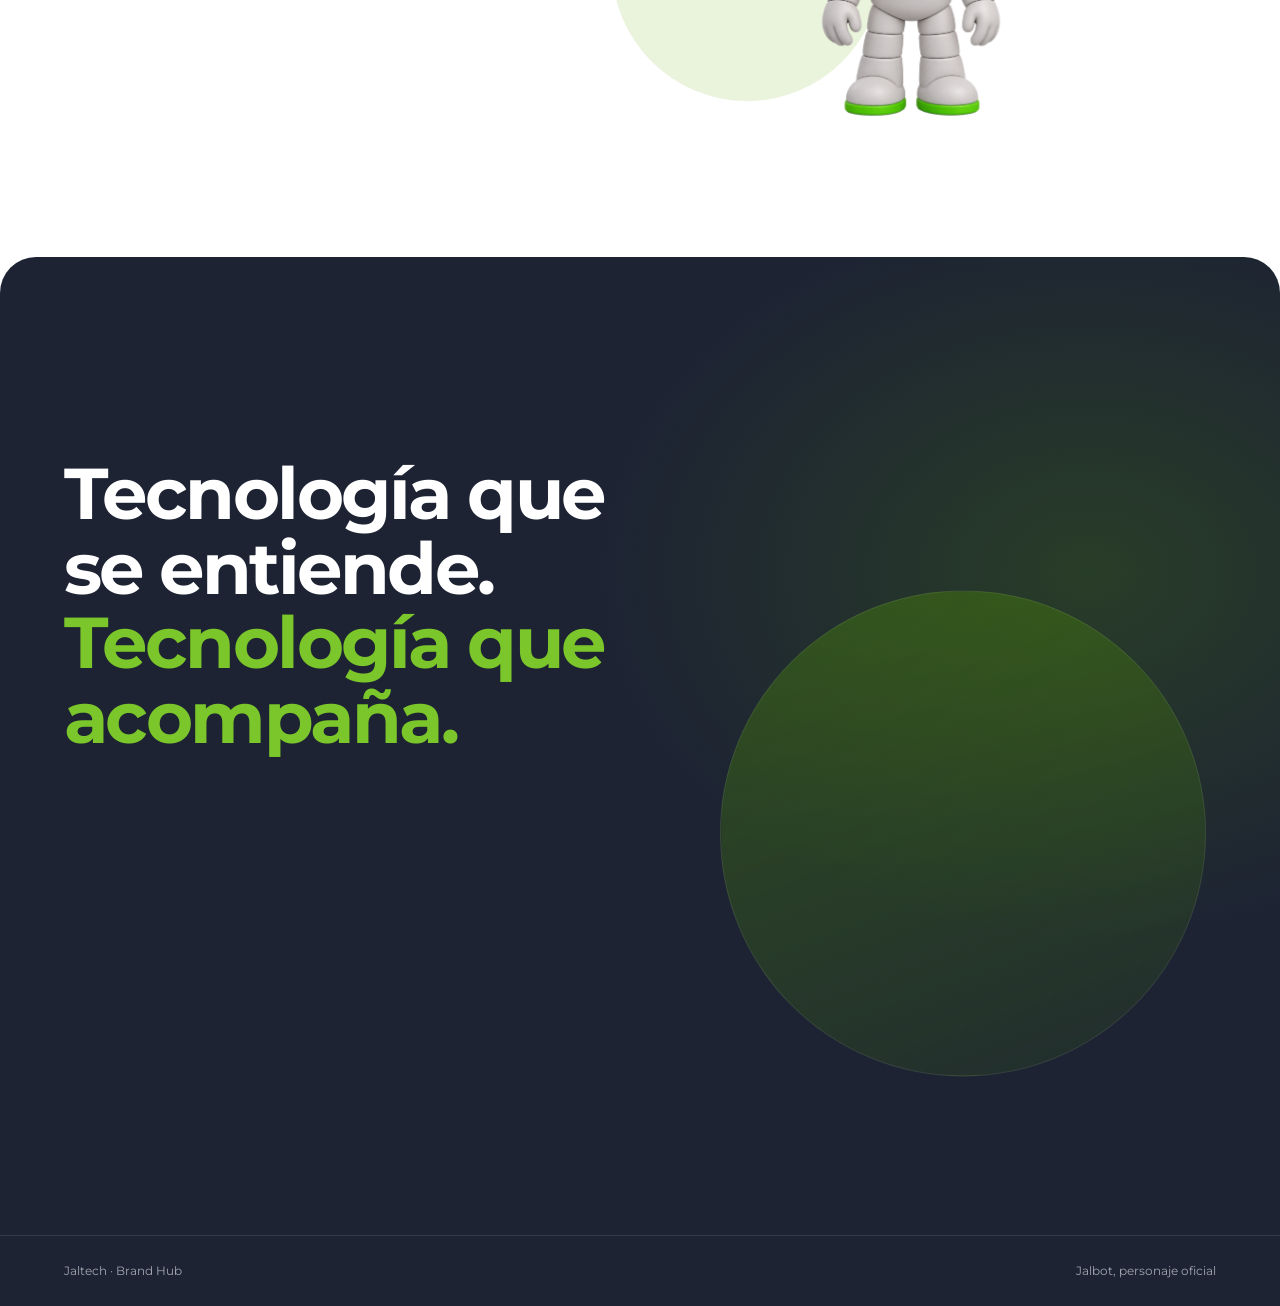
==== commit b14e9936: "02 personaldiad" ====
--- a/jalbot/index.html
+++ b/jalbot/index.html
@@ -125,14 +125,14 @@
 <section class="personality" id="personalidad">
   <div class="container">
     <div class="pers-head">
-      <p class="eyebrow" data-reveal aria-label="03 — PERSONALIDAD"><span class="eb-label" aria-hidden="true">Personalidad</span><span class="eb-line" aria-hidden="true"></span></p>
+      <p class="eyebrow" data-reveal aria-label="03 — PERSONALIDAD"><span class="eb-num" aria-hidden="true">03</span><span class="eb-label" aria-hidden="true">Personalidad</span><span class="eb-line" aria-hidden="true"></span></p>
       <h2 class="display h2 wide" data-split>Curioso por naturaleza. Resolutivo por impulso.</h2>
     </div>
 
     <div class="mosaic">
       <article class="tcard wide t1" data-tcard style="--a:#0063FE;--at:#0050D0;--t:#E6EFFF">
         <div class="tcard-copy">
-          <div class="t-top"><span class="t-ico"><svg class="ic" width="24" height="24" viewBox="0 0 24 24" fill="none" stroke="currentColor" stroke-width="1.8" stroke-linecap="round" stroke-linejoin="round" aria-hidden="true" focusable="false"><circle cx="11" cy="11" r="8"/><path d="m21 21-4.3-4.3"/></svg></span><span class="t-num" aria-hidden="true">01</span></div>
+          <div class="t-top"><span class="t-ico"><svg class="ic" width="24" height="24" viewBox="0 0 24 24" fill="none" stroke="currentColor" stroke-width="1.8" stroke-linecap="round" stroke-linejoin="round" aria-hidden="true" focusable="false"><circle cx="11" cy="11" r="8"/><path d="m21 21-4.3-4.3"/></svg></span></div>
           <div class="t-text">
             <h3>Curioso</h3>
             <p>Pregunta y observa antes de asumir.</p>
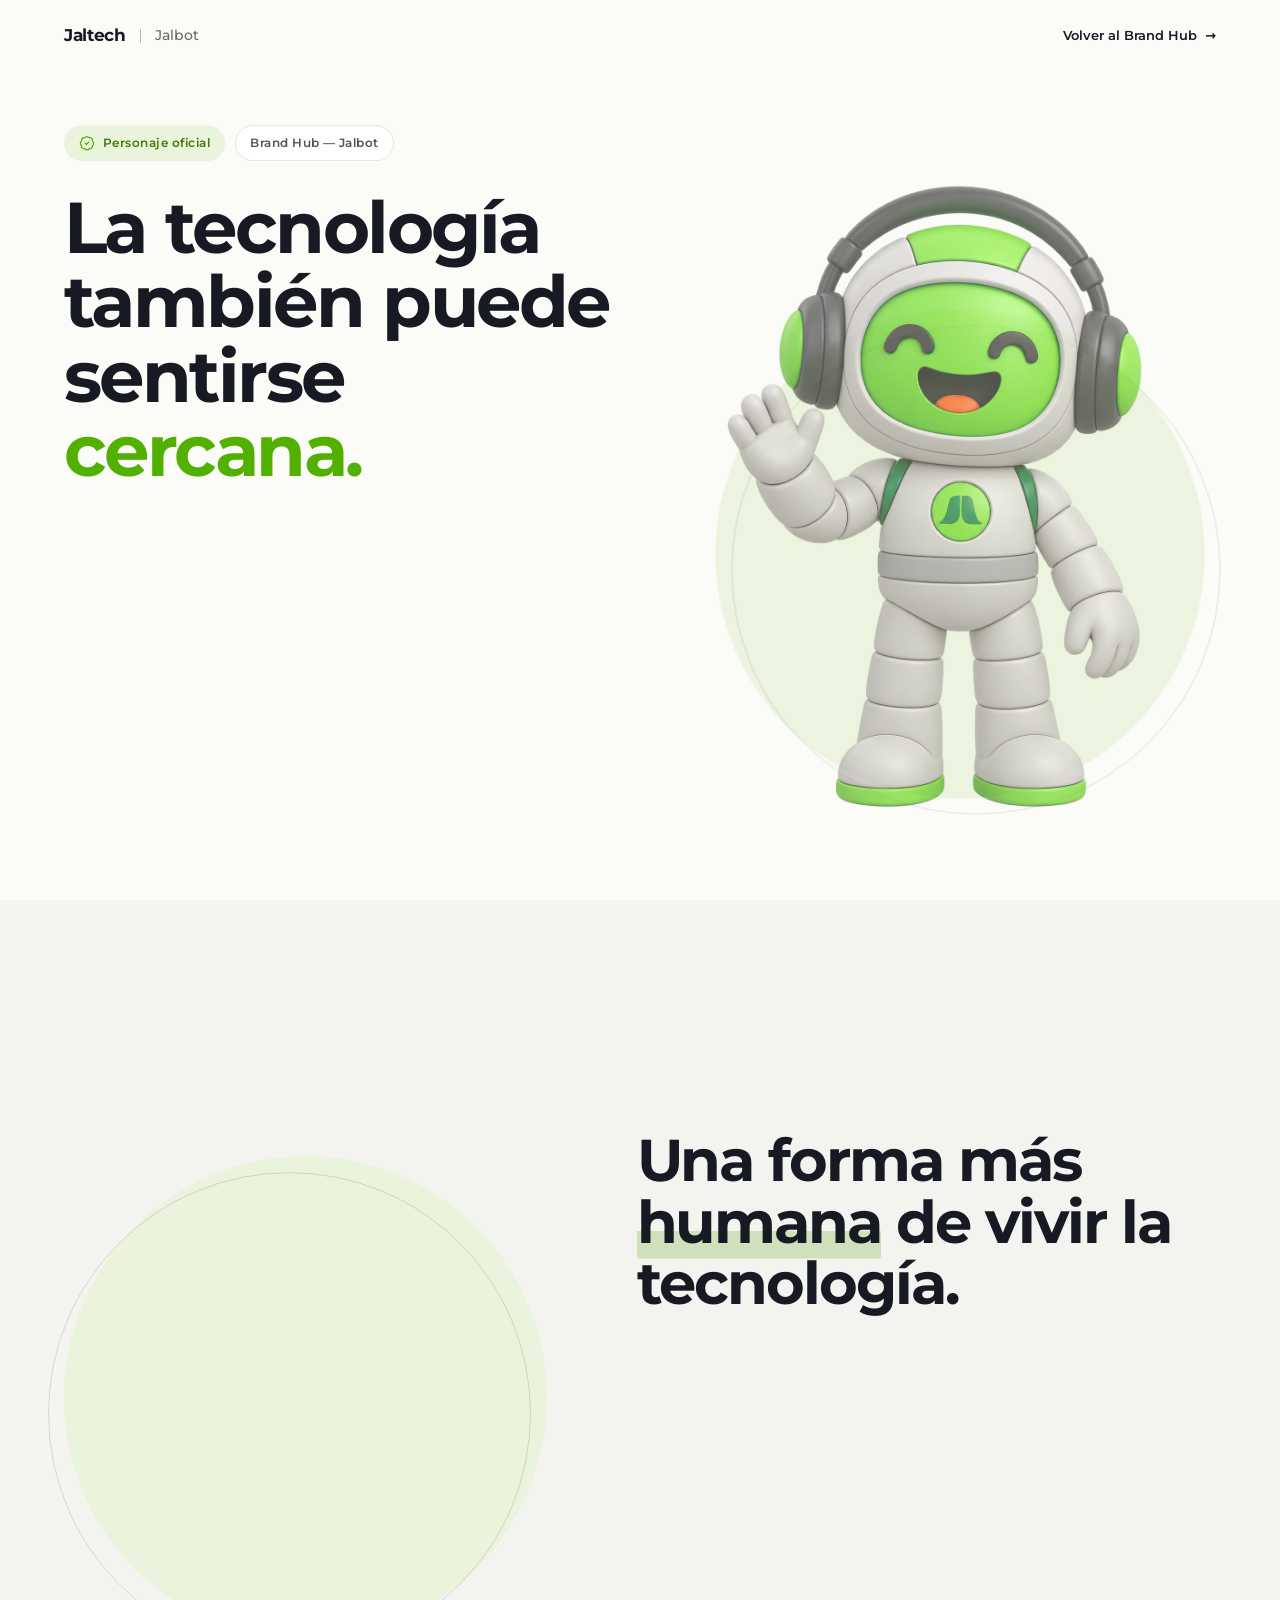
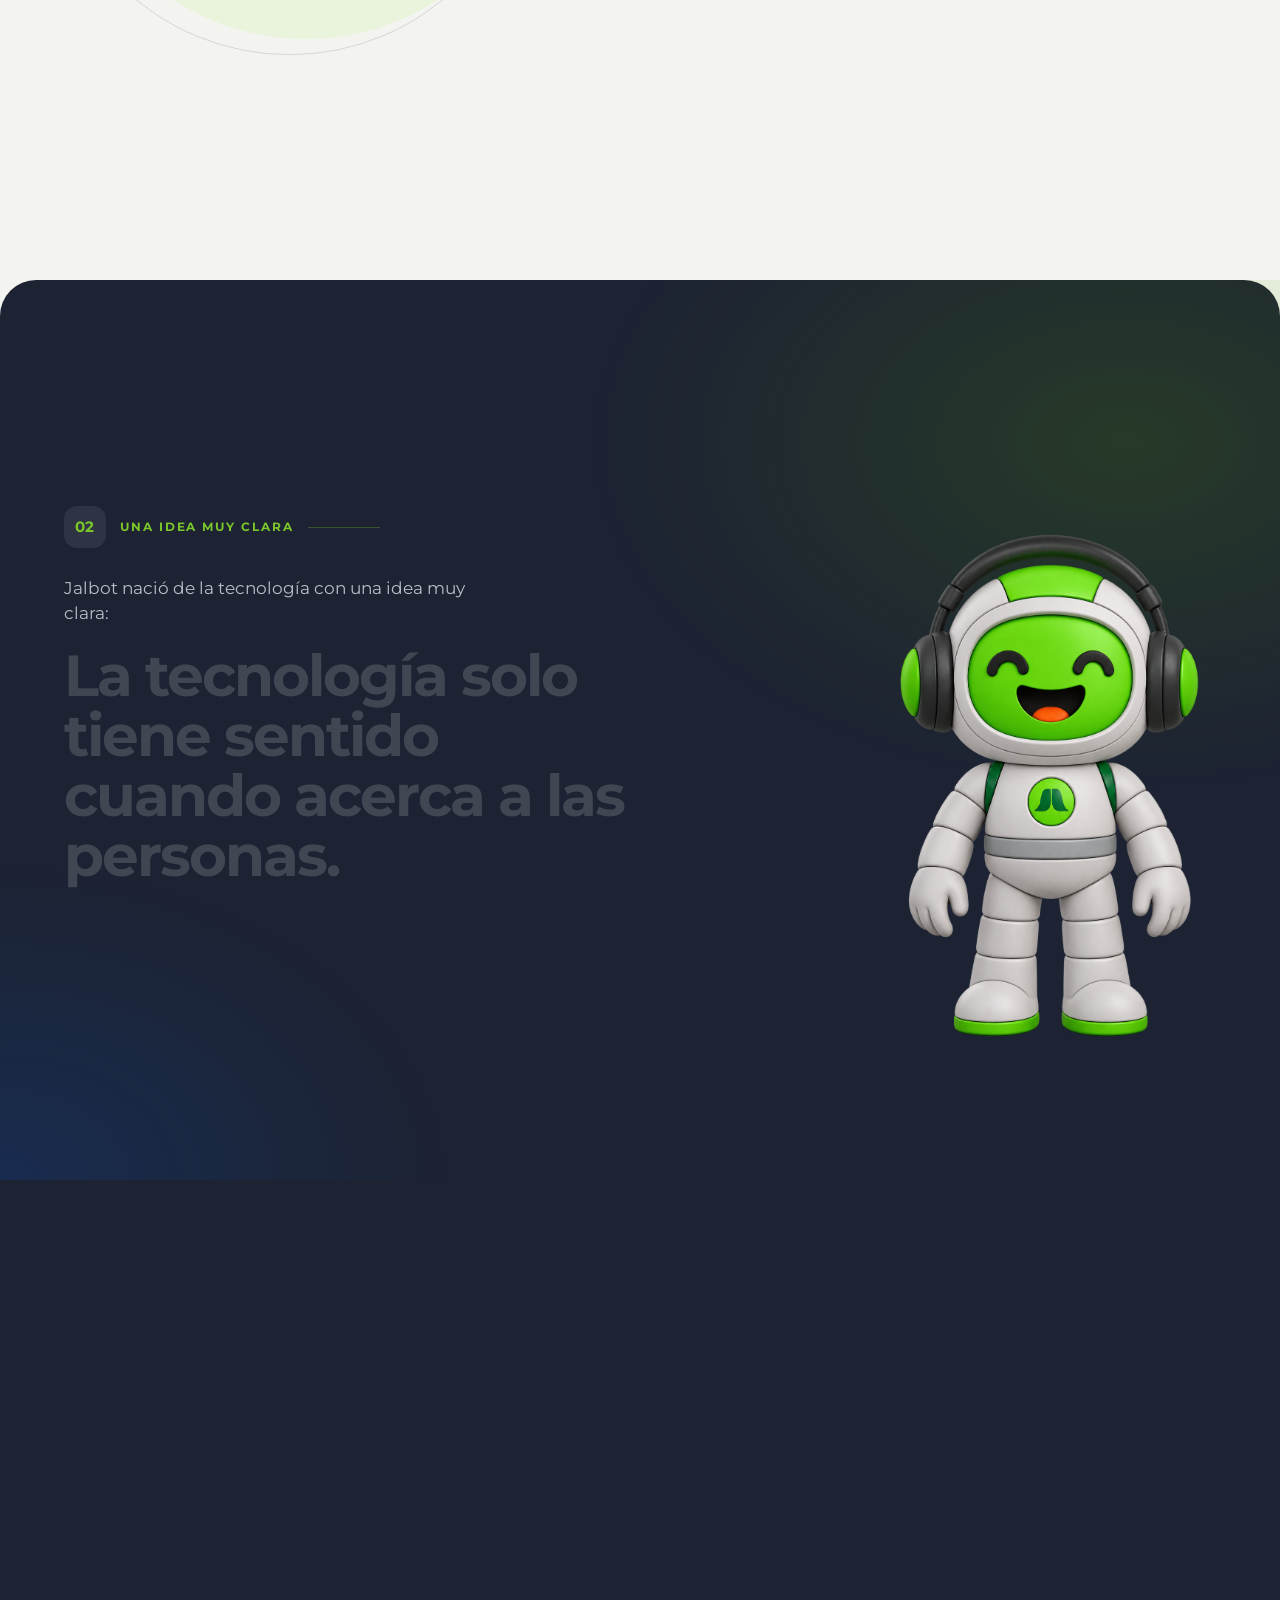
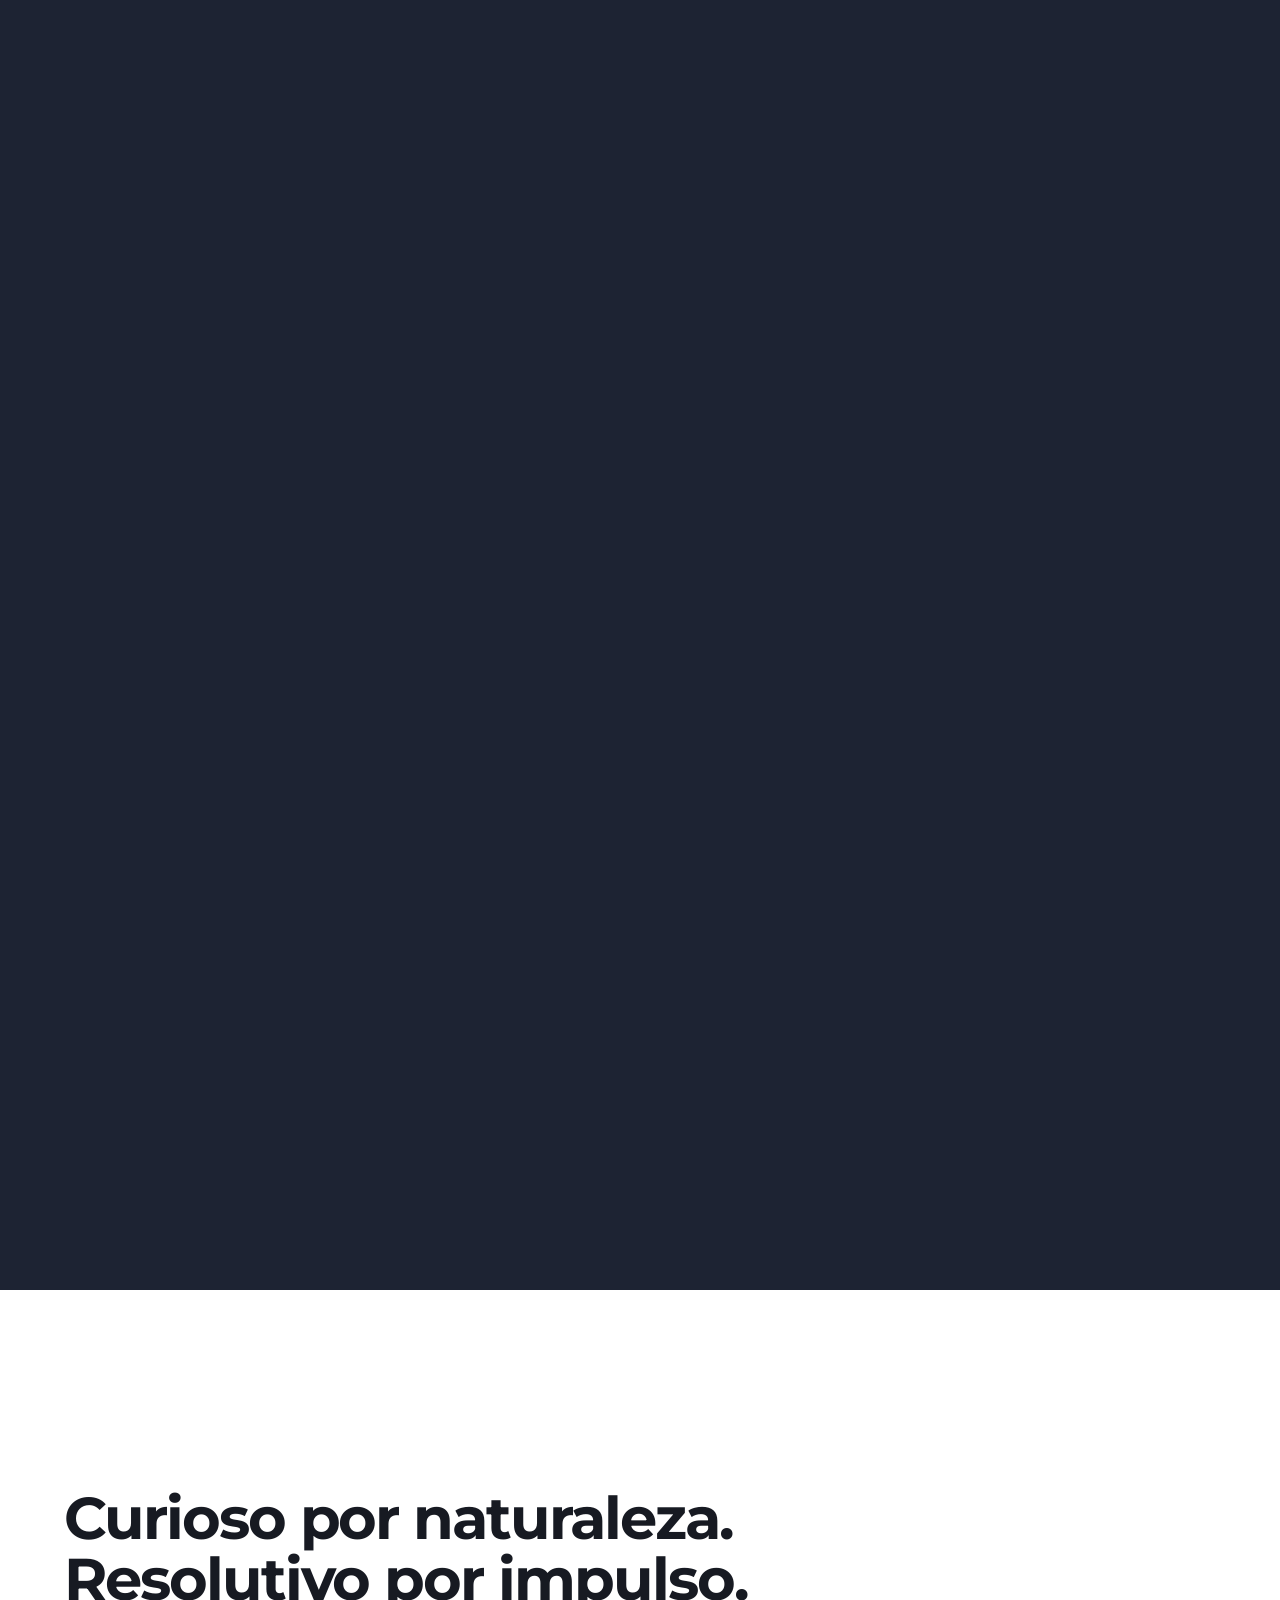
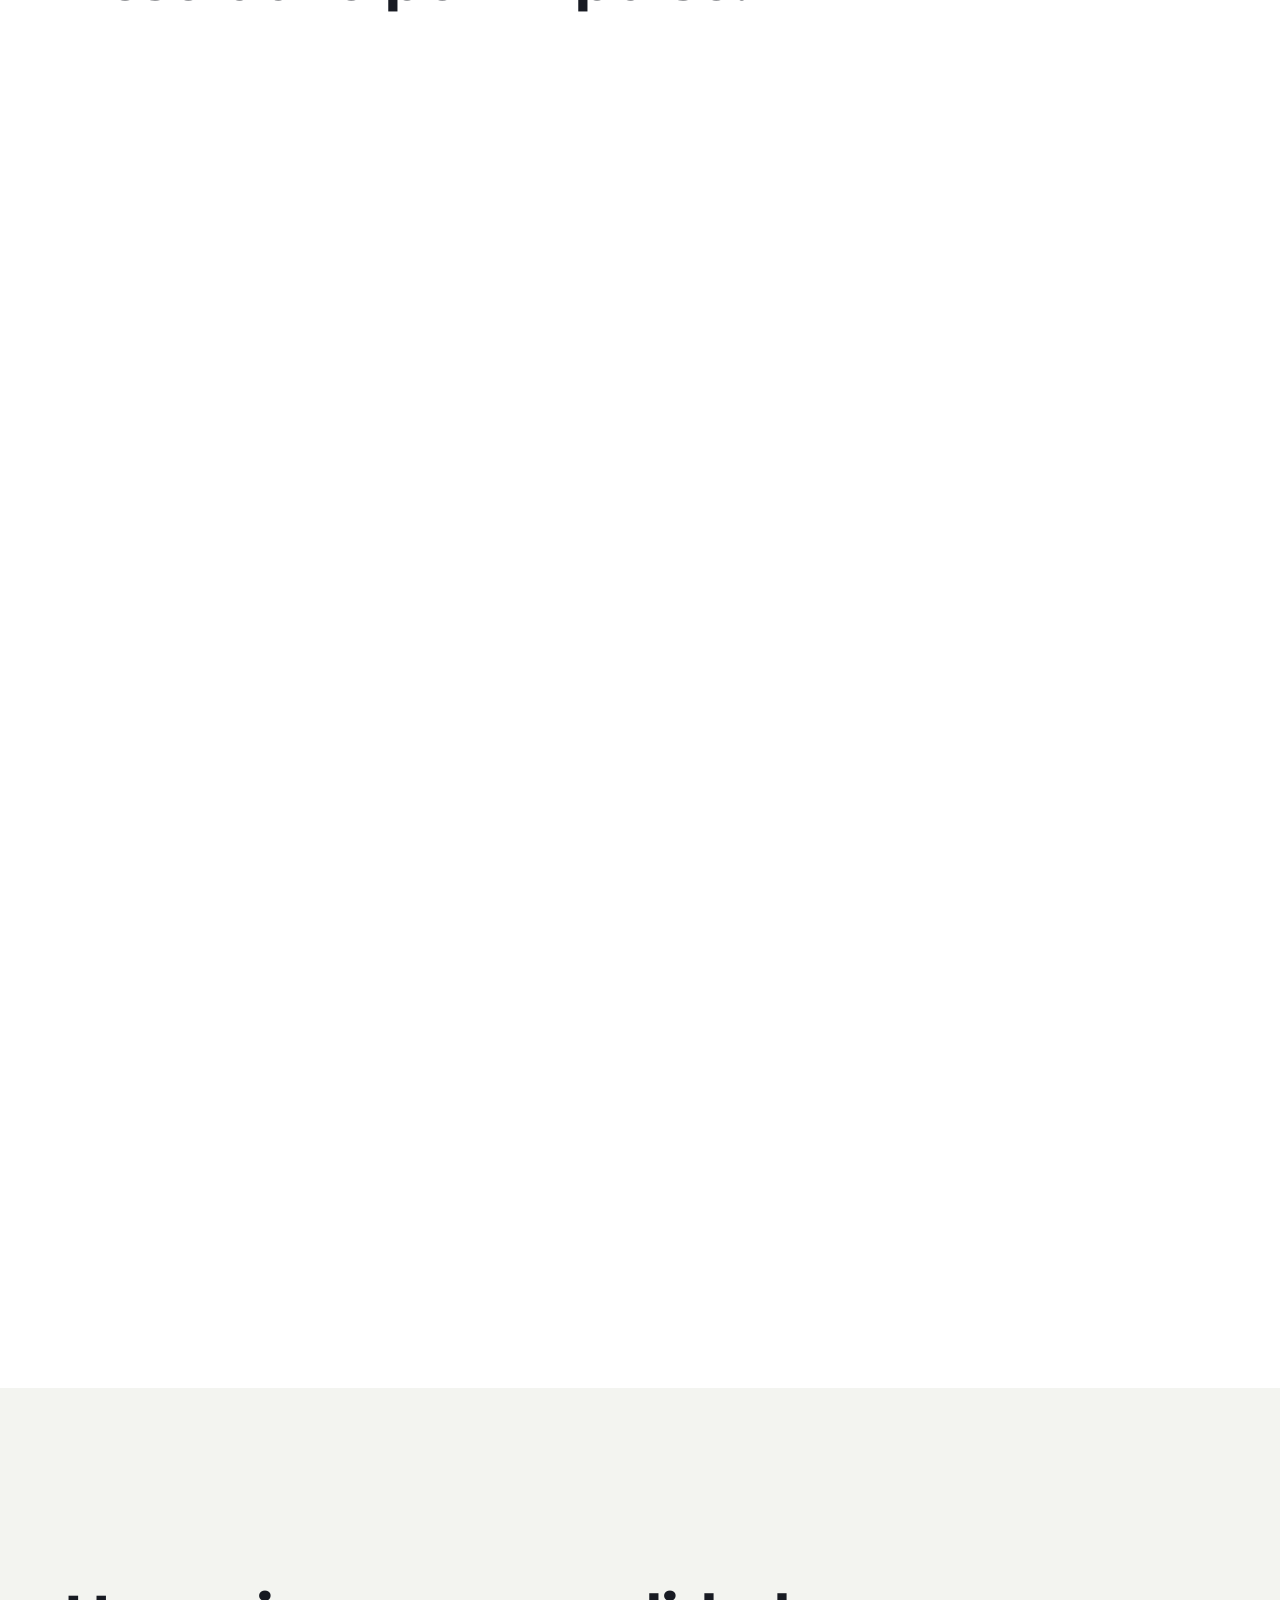
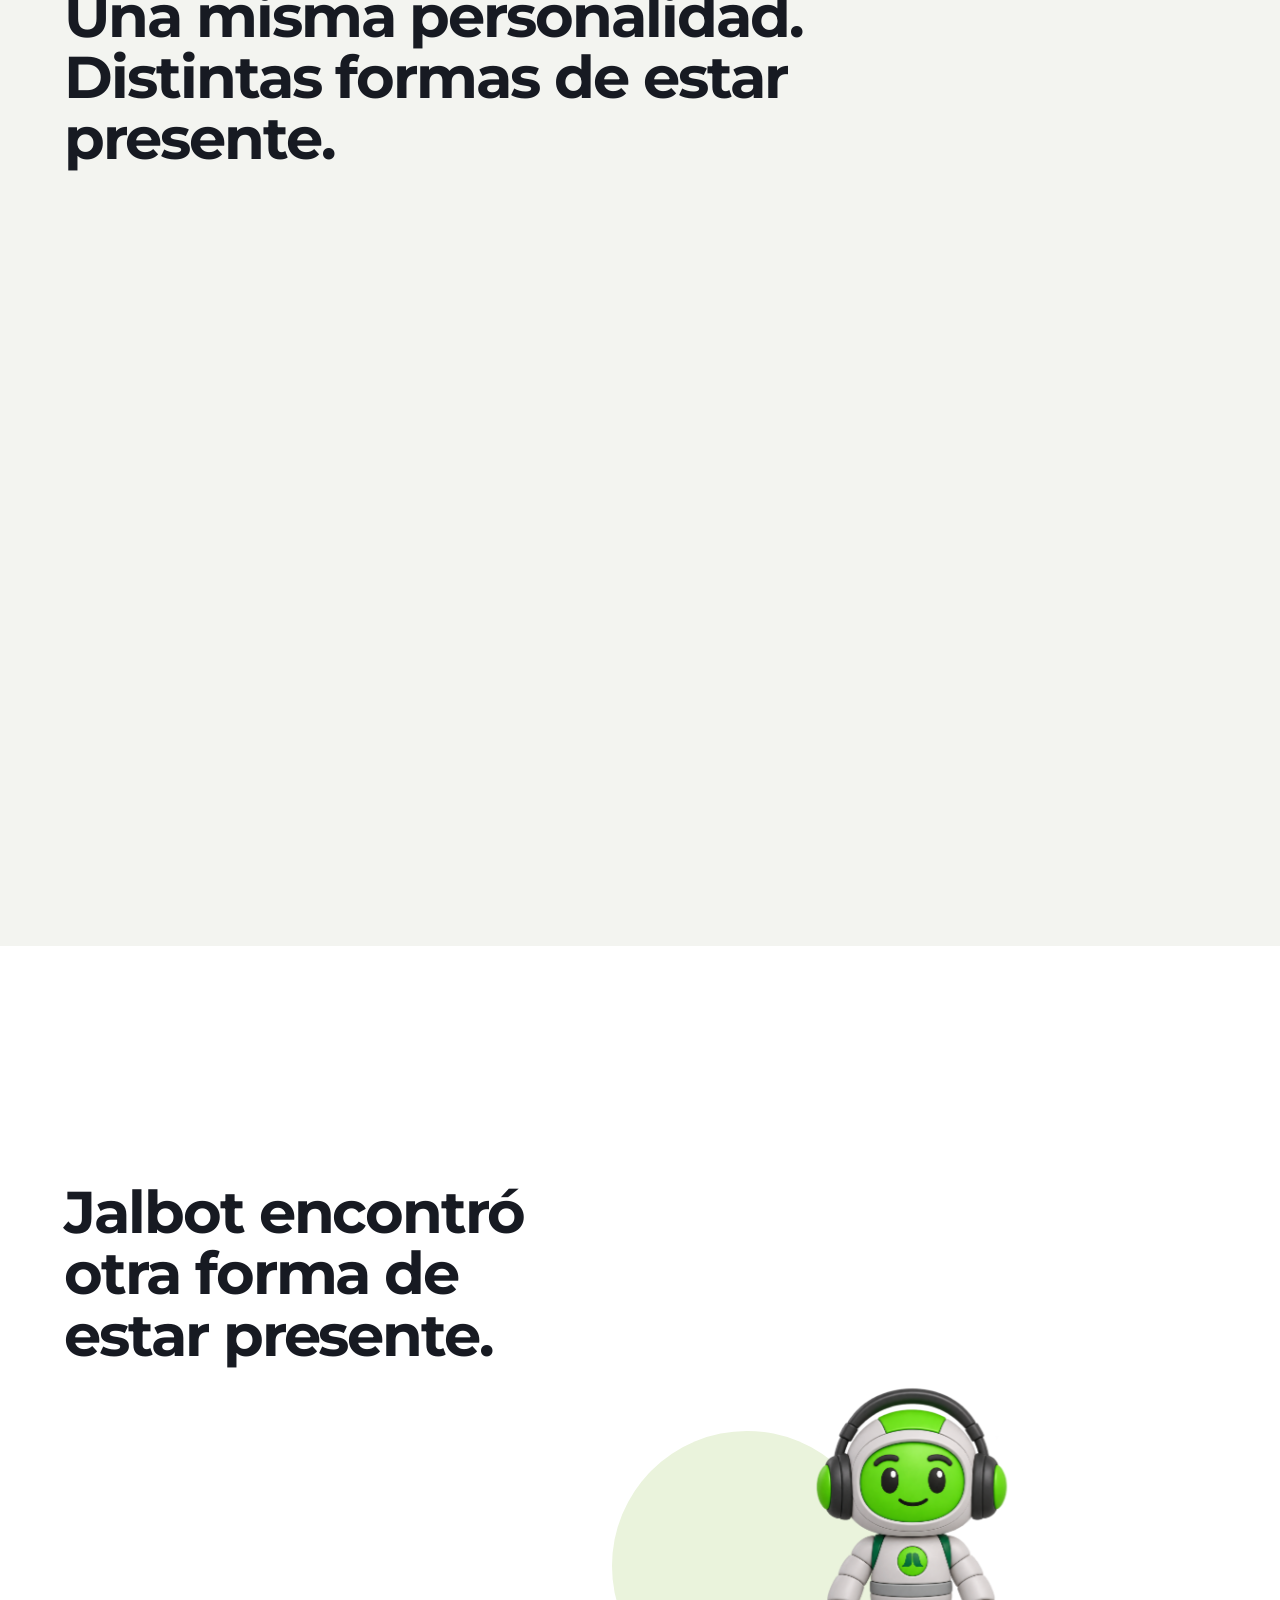
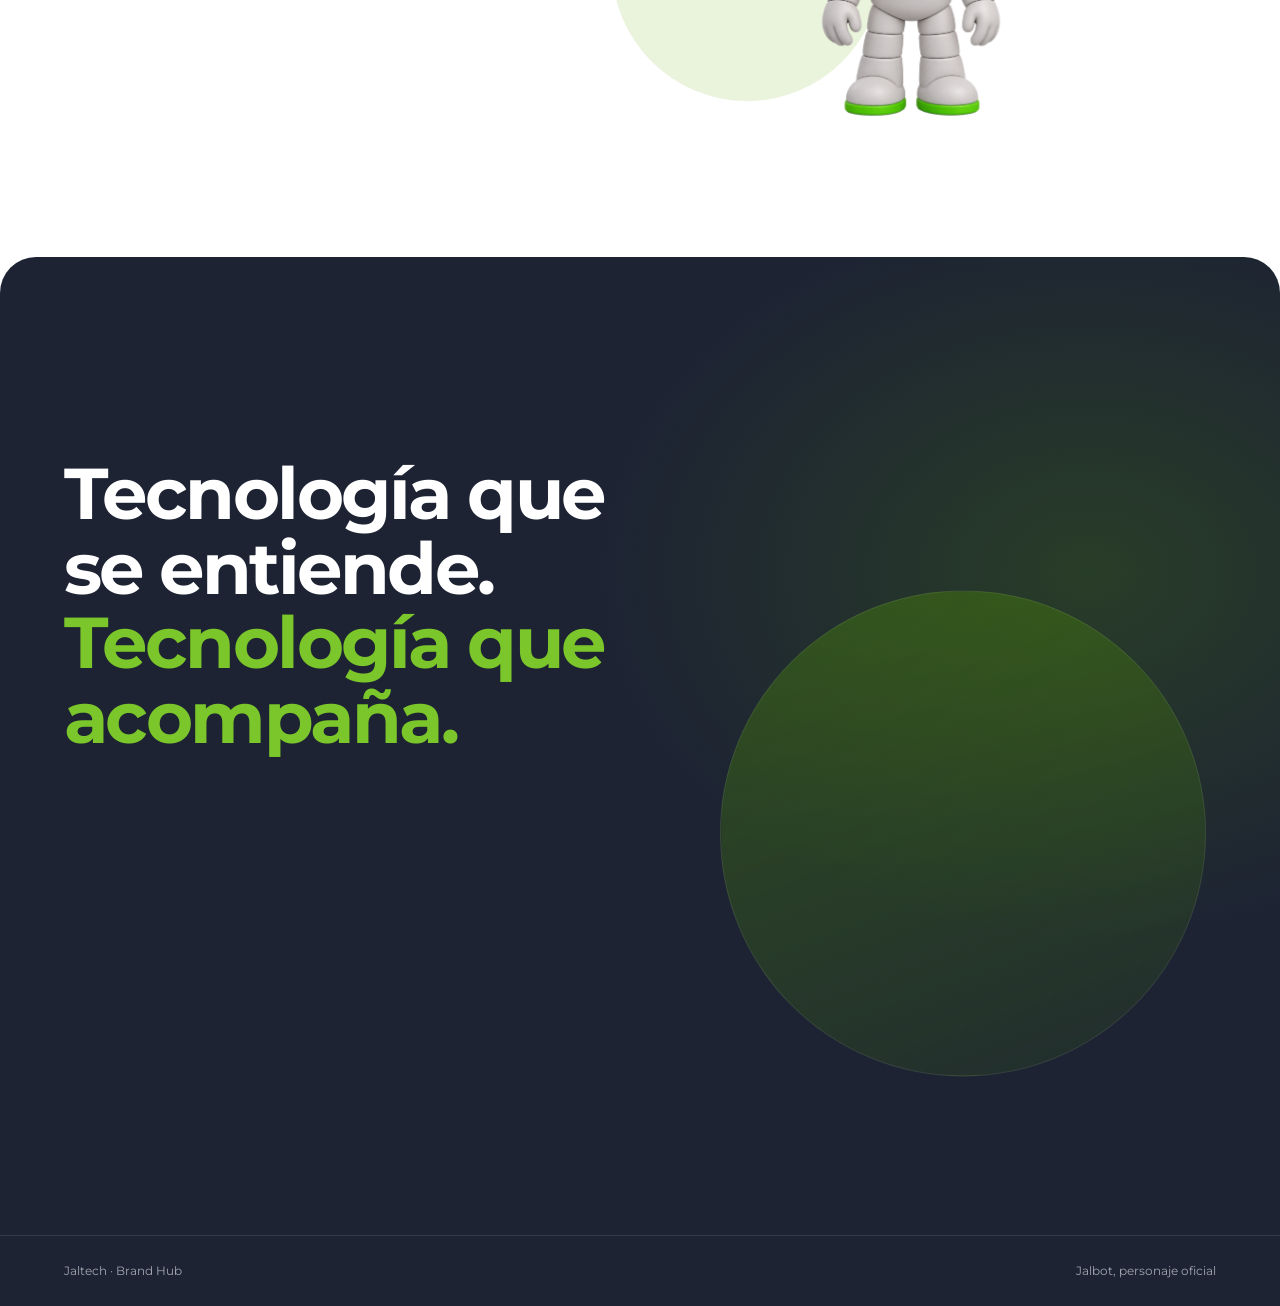
==== commit a453706a: "personalidad oculta" ====
--- a/jalbot/index.html
+++ b/jalbot/index.html
@@ -125,7 +125,7 @@
 <section class="personality" id="personalidad">
   <div class="container">
     <div class="pers-head">
-      <p class="eyebrow" data-reveal aria-label="03 — PERSONALIDAD"><span class="eb-num" aria-hidden="true">03</span><span class="eb-label" aria-hidden="true">Personalidad</span><span class="eb-line" aria-hidden="true"></span></p>
+      <p class="eyebrow" data-reveal aria-label="03 — PERSONALIDAD"><span class="eb-num" aria-hidden="true">03</span><span class="eb-label" aria-hidden="true">Personalidad</span><span class="eb-line" aria-hidden="true"><span class="t-num" aria-hidden="true" style="display:none;">01</span></span></p>
       <h2 class="display h2 wide" data-split>Curioso por naturaleza. Resolutivo por impulso.</h2>
     </div>
 
@@ -149,7 +149,7 @@
       </article>
       <article class="tcard wide rev t2" data-tcard style="--a:#51b000;--at:#3F7A00;--t:#EAF3DC">
         <div class="tcard-copy">
-          <div class="t-top"><span class="t-ico"><svg class="ic" width="24" height="24" viewBox="0 0 24 24" fill="none" stroke="currentColor" stroke-width="1.8" stroke-linecap="round" stroke-linejoin="round" aria-hidden="true" focusable="false"><path d="M22 11.08V12a10 10 0 1 1-5.93-9.14"/><polyline points="22 4 12 14.01 9 11.01"/></svg></span><span class="t-num" aria-hidden="true">02</span></div>
+          <div class="t-top"><span class="t-ico"><svg class="ic" width="24" height="24" viewBox="0 0 24 24" fill="none" stroke="currentColor" stroke-width="1.8" stroke-linecap="round" stroke-linejoin="round" aria-hidden="true" focusable="false"><path d="M22 11.08V12a10 10 0 1 1-5.93-9.14"/><polyline points="22 4 12 14.01 9 11.01"/></svg></span><span class="t-num" aria-hidden="true" style="display:none;">02</span></div>
           <div class="t-text">
             <h3>Resolutivo</h3>
             <p>Cuando encuentra un problema, busca por dónde empezar.</p>
@@ -166,7 +166,7 @@
       </article>
       <article class="tcard t3" data-tcard style="--a:#FF8600;--at:#B85500;--t:#FFF0DD">
         <div class="tcard-copy">
-          <div class="t-top"><span class="t-ico"><svg class="ic" width="24" height="24" viewBox="0 0 24 24" fill="none" stroke="currentColor" stroke-width="1.8" stroke-linecap="round" stroke-linejoin="round" aria-hidden="true" focusable="false"><path d="M7.9 20A9 9 0 1 0 4 16.1L2 22Z"/></svg></span><span class="t-num" aria-hidden="true">03</span></div>
+          <div class="t-top"><span class="t-ico"><svg class="ic" width="24" height="24" viewBox="0 0 24 24" fill="none" stroke="currentColor" stroke-width="1.8" stroke-linecap="round" stroke-linejoin="round" aria-hidden="true" focusable="false"><path d="M7.9 20A9 9 0 1 0 4 16.1L2 22Z"/></svg></span><span class="t-num" aria-hidden="true" style="display:none;">03</span></div>
           <div class="t-text">
             <h3>Cercano</h3>
             <p>Explica sin hacer sentir a nadie que debería saber más.</p>
@@ -183,7 +183,7 @@
       </article>
       <article class="tcard t4" data-tcard style="--a:#1D2333;--at:#1D2333;--t:#E6E9F0">
         <div class="tcard-copy">
-          <div class="t-top"><span class="t-ico"><svg class="ic" width="24" height="24" viewBox="0 0 24 24" fill="none" stroke="currentColor" stroke-width="1.8" stroke-linecap="round" stroke-linejoin="round" aria-hidden="true" focusable="false"><path d="M2 12s3.5-7 10-7 10 7 10 7-3.5 7-10 7S2 12 2 12Z"/><circle cx="12" cy="12" r="3"/></svg></span><span class="t-num" aria-hidden="true">04</span></div>
+          <div class="t-top"><span class="t-ico"><svg class="ic" width="24" height="24" viewBox="0 0 24 24" fill="none" stroke="currentColor" stroke-width="1.8" stroke-linecap="round" stroke-linejoin="round" aria-hidden="true" focusable="false"><path d="M2 12s3.5-7 10-7 10 7 10 7-3.5 7-10 7S2 12 2 12Z"/><circle cx="12" cy="12" r="3"/></svg></span><span class="t-num" aria-hidden="true" style="display:none;">04</span></div>
           <div class="t-text">
             <h3>Claro</h3>
             <p>Si algo puede entenderse más fácil, busca cómo explicarlo.</p>
@@ -200,7 +200,7 @@
       </article>
       <article class="tcard t5" data-tcard style="--a:#FFBF15;--at:#8A6500;--t:#FFF4CC">
         <div class="tcard-copy">
-          <div class="t-top"><span class="t-ico"><svg class="ic" width="24" height="24" viewBox="0 0 24 24" fill="none" stroke="currentColor" stroke-width="1.8" stroke-linecap="round" stroke-linejoin="round" aria-hidden="true" focusable="false"><polyline points="22 7 13.5 15.5 8.5 10.5 2 17"/><polyline points="16 7 22 7 22 13"/></svg></span><span class="t-num" aria-hidden="true">05</span></div>
+          <div class="t-top"><span class="t-ico"><svg class="ic" width="24" height="24" viewBox="0 0 24 24" fill="none" stroke="currentColor" stroke-width="1.8" stroke-linecap="round" stroke-linejoin="round" aria-hidden="true" focusable="false"><polyline points="22 7 13.5 15.5 8.5 10.5 2 17"/><polyline points="16 7 22 7 22 13"/></svg></span><span class="t-num" aria-hidden="true" style="display:none;">05</span></div>
           <div class="t-text">
             <h3>Entusiasta</h3>
             <p>Disfruta los avances, los descubrimientos útiles y los logros de otros.</p>
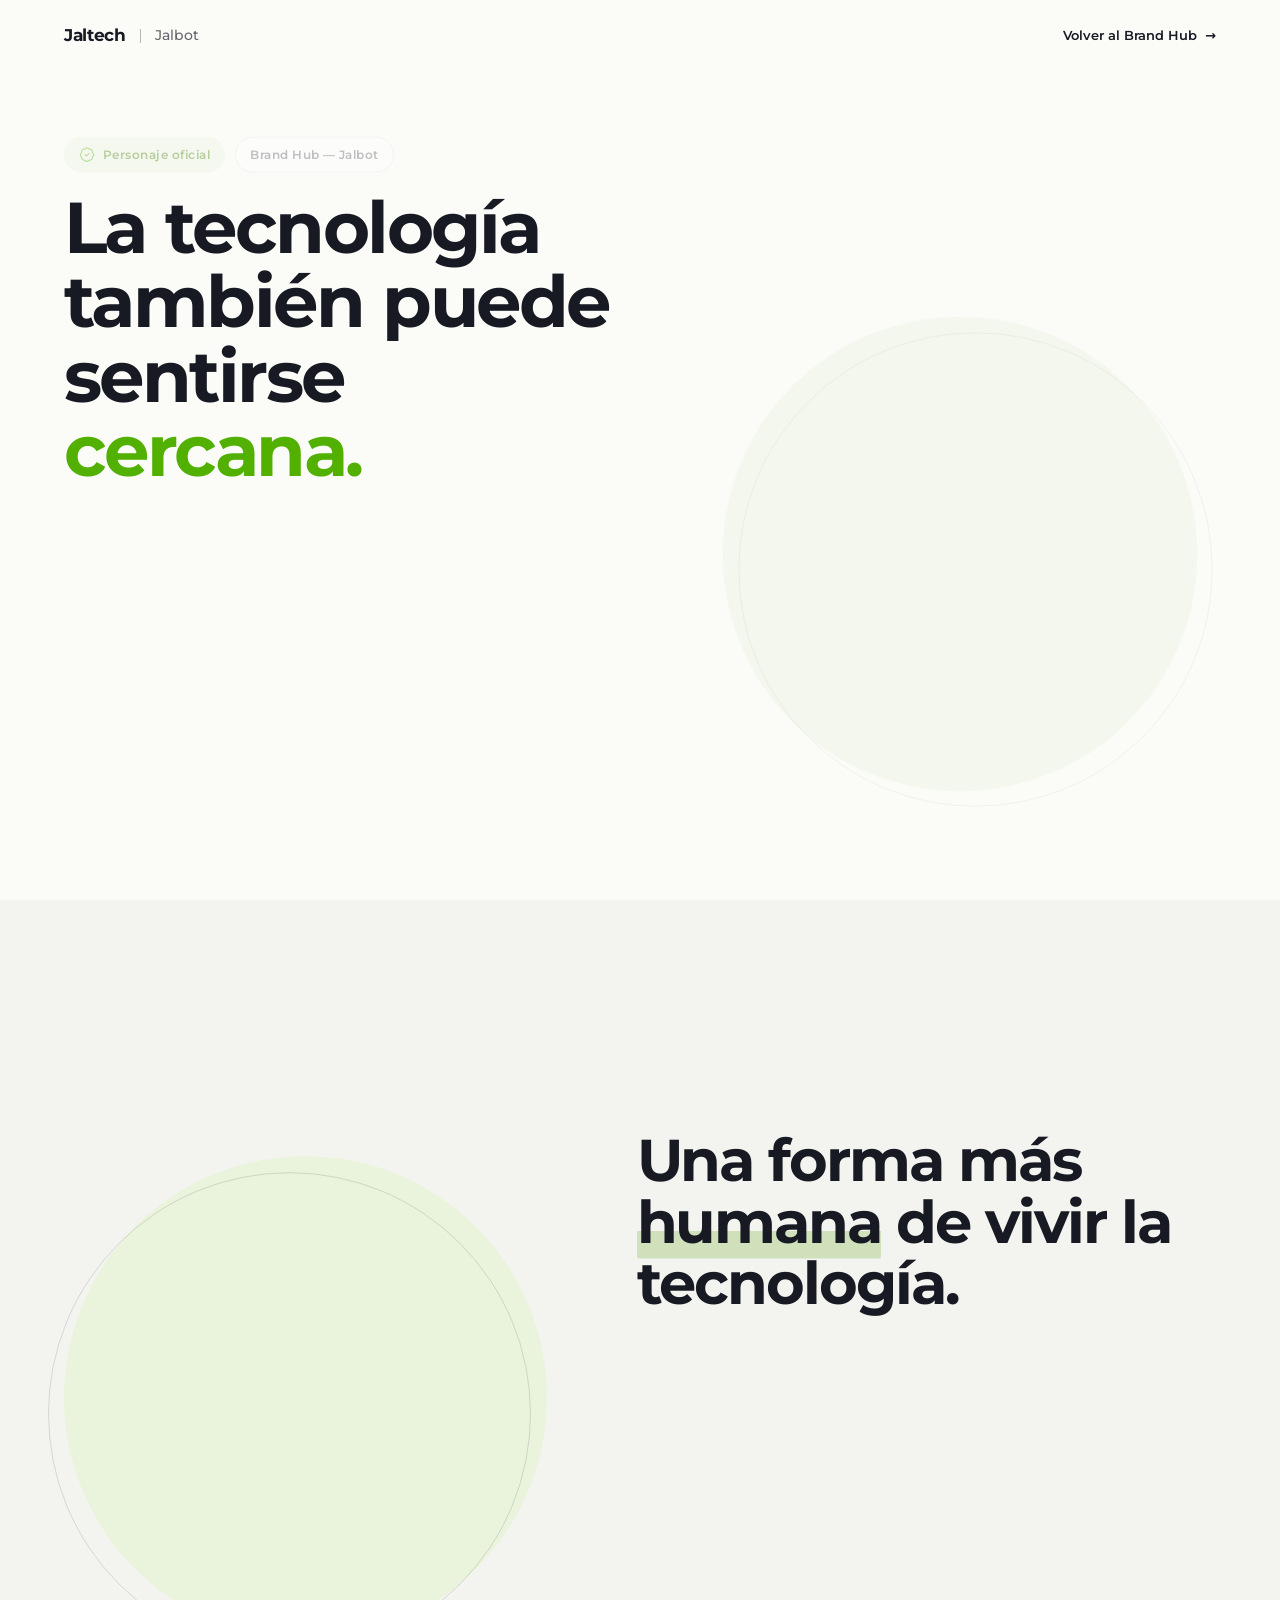
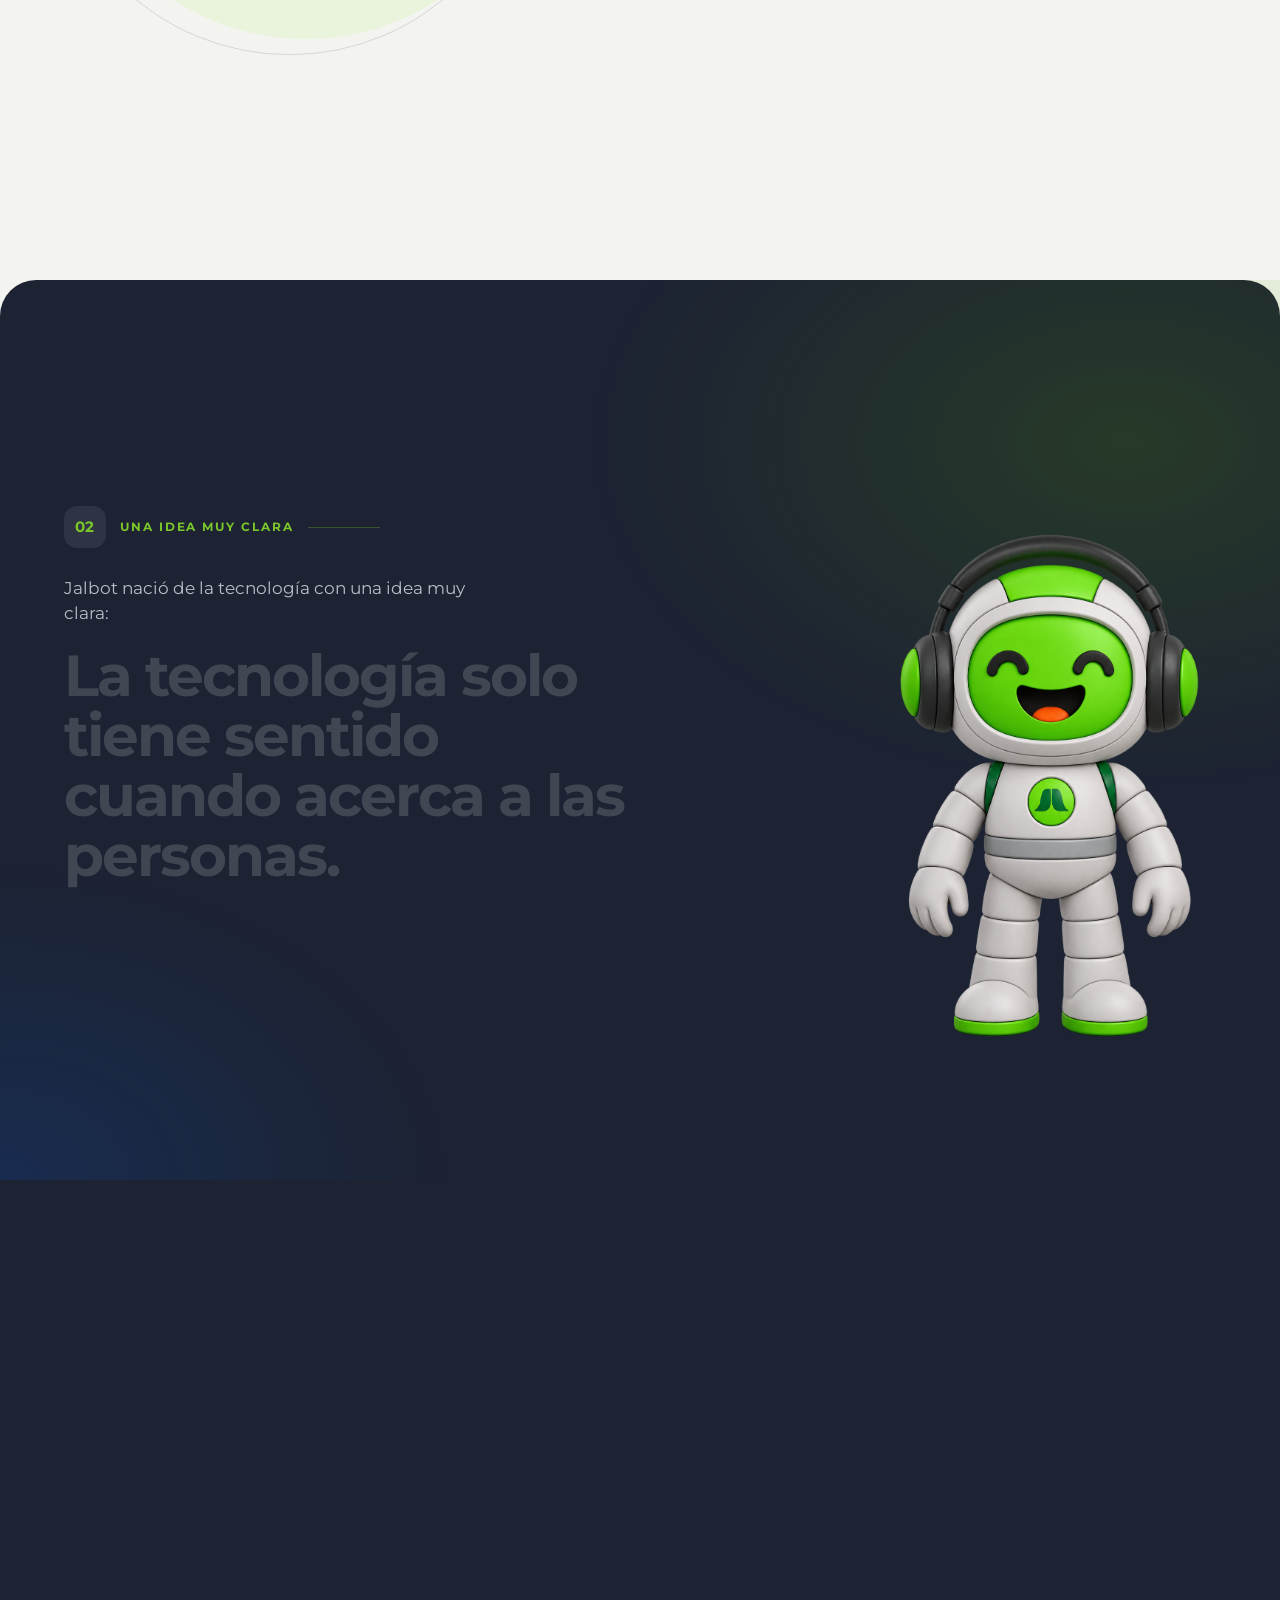
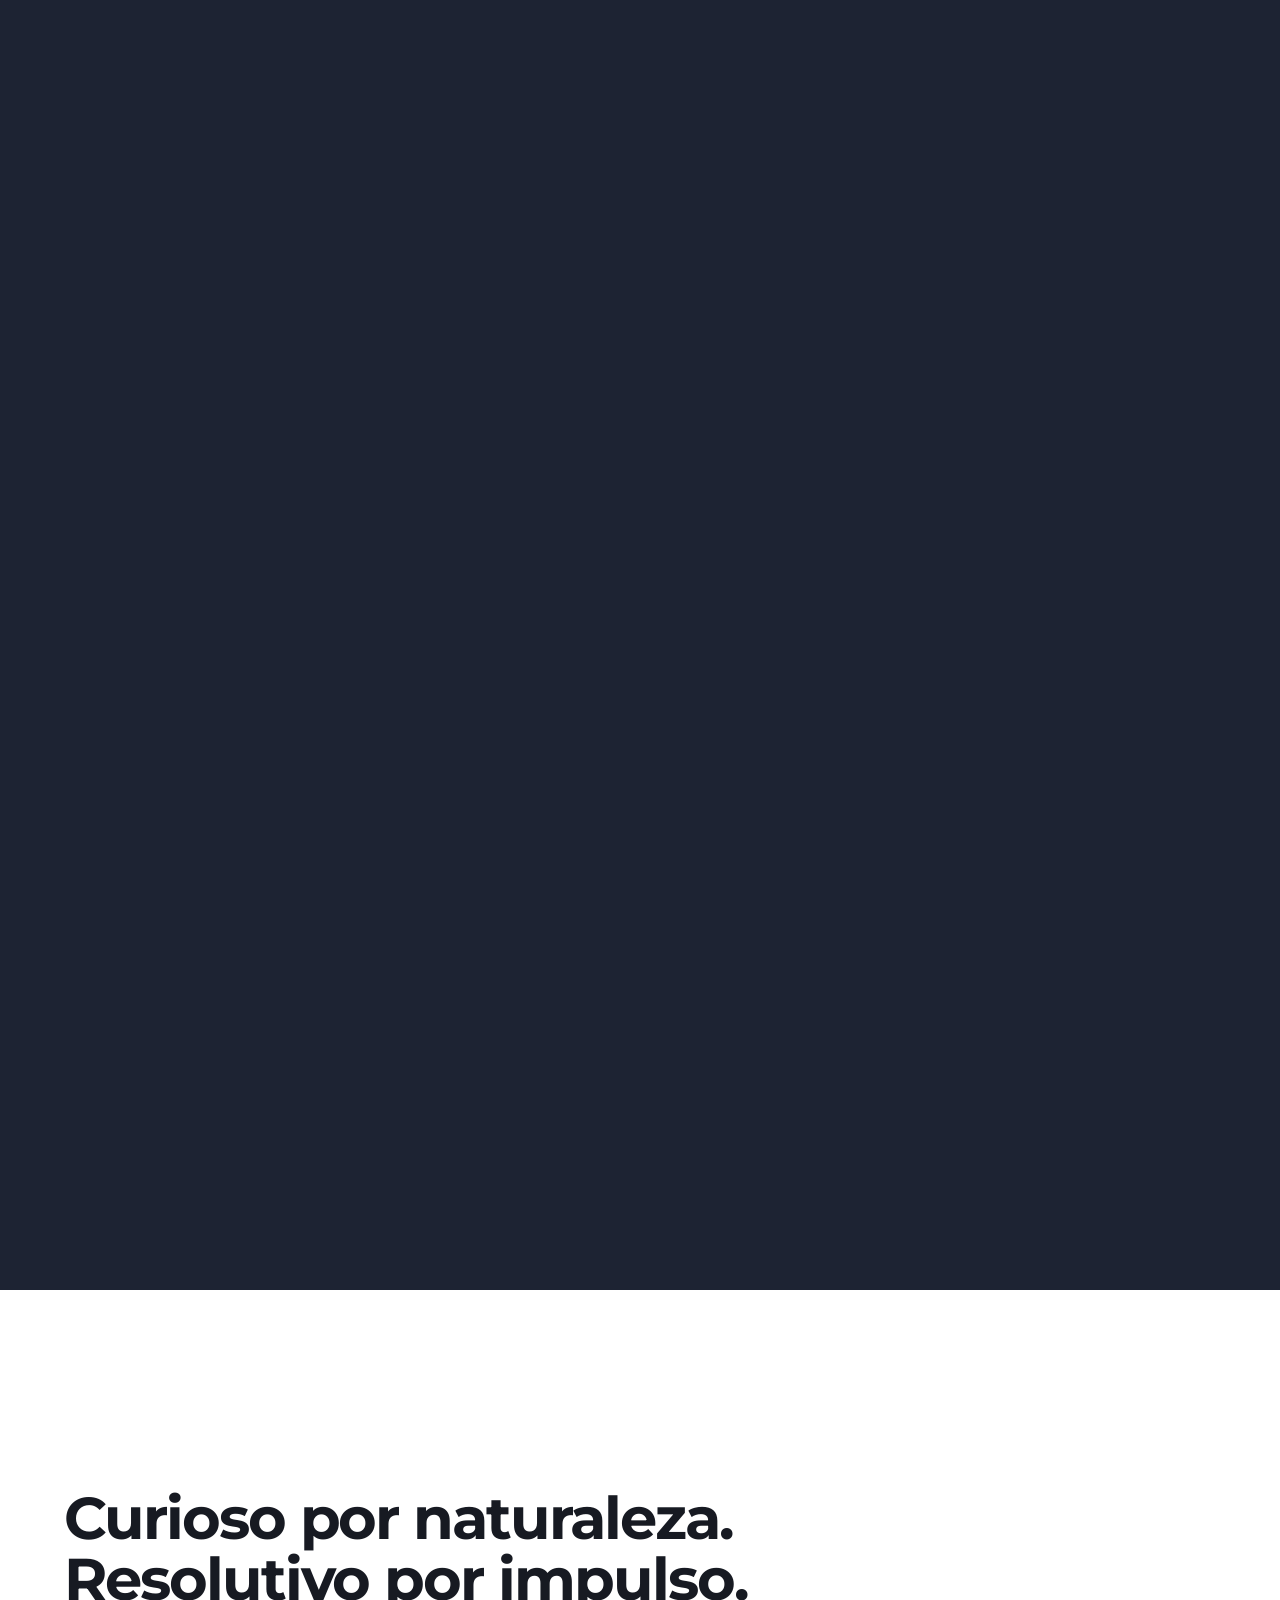
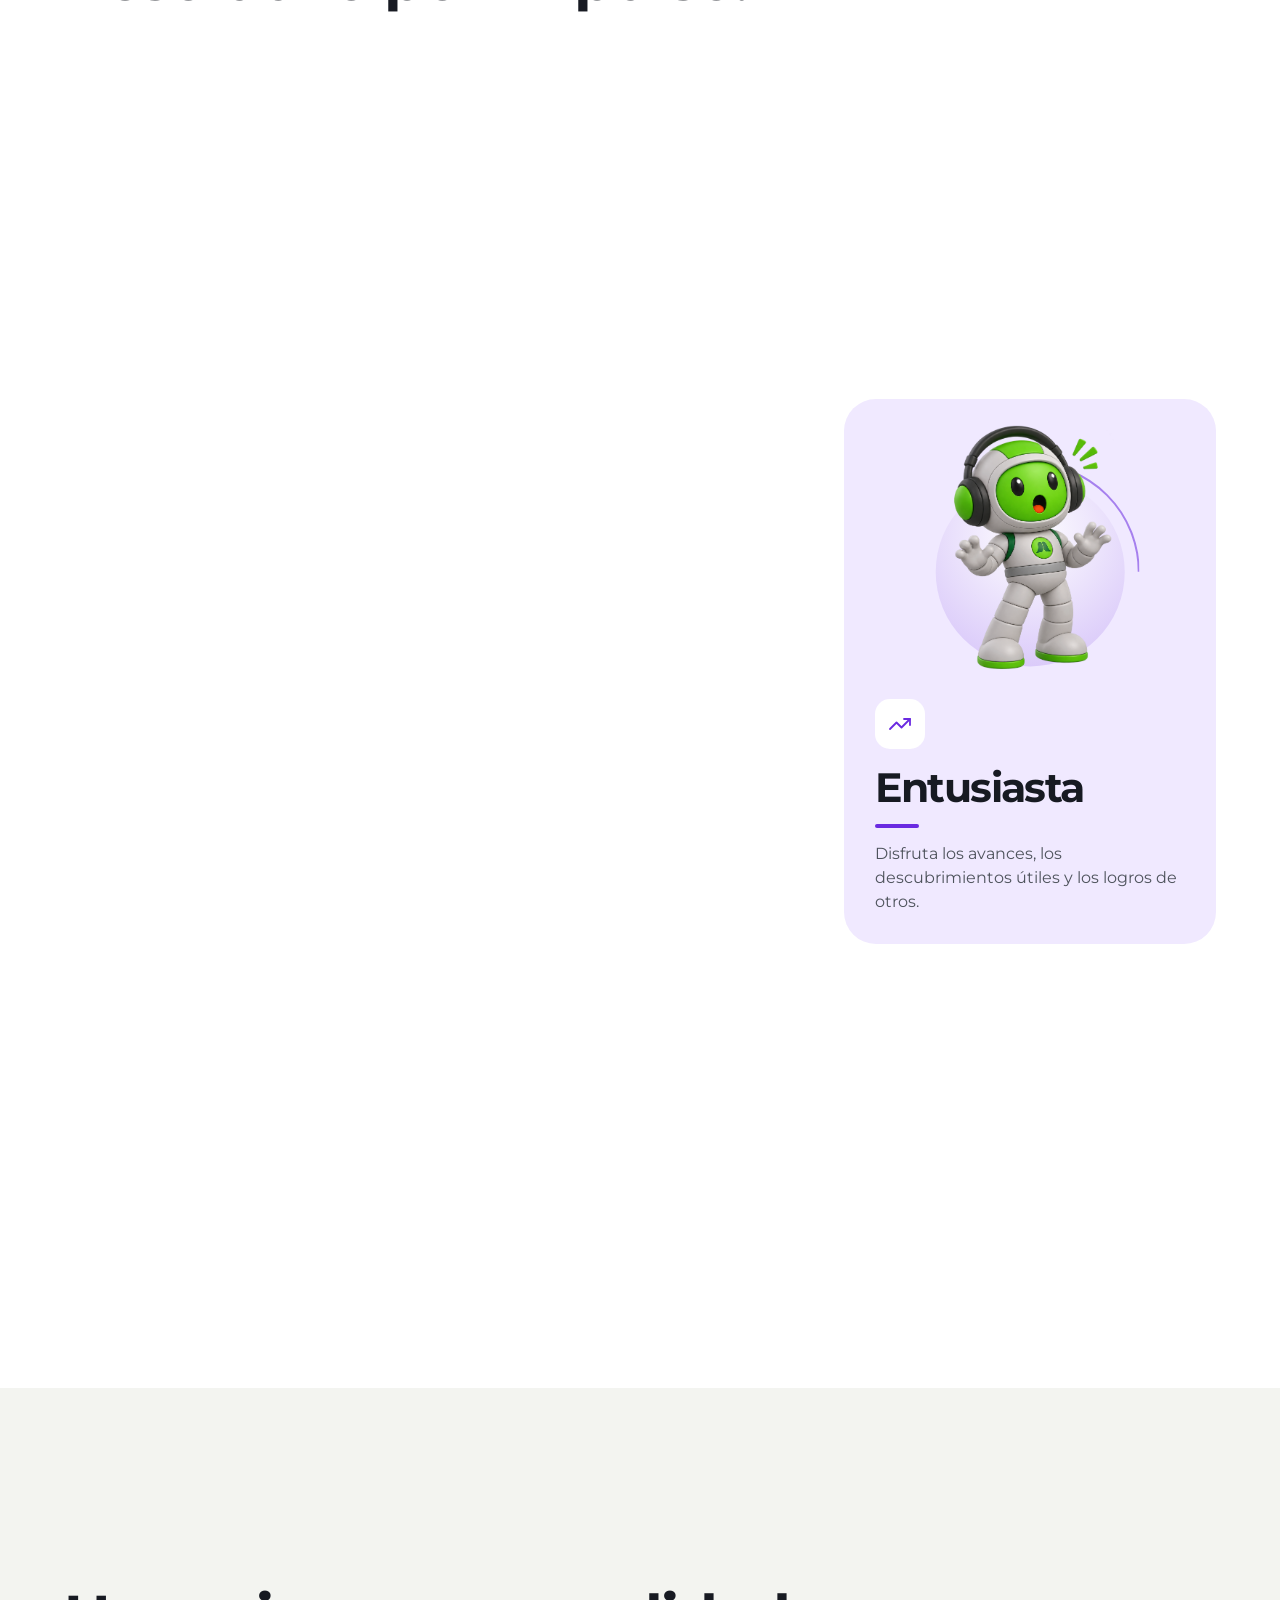
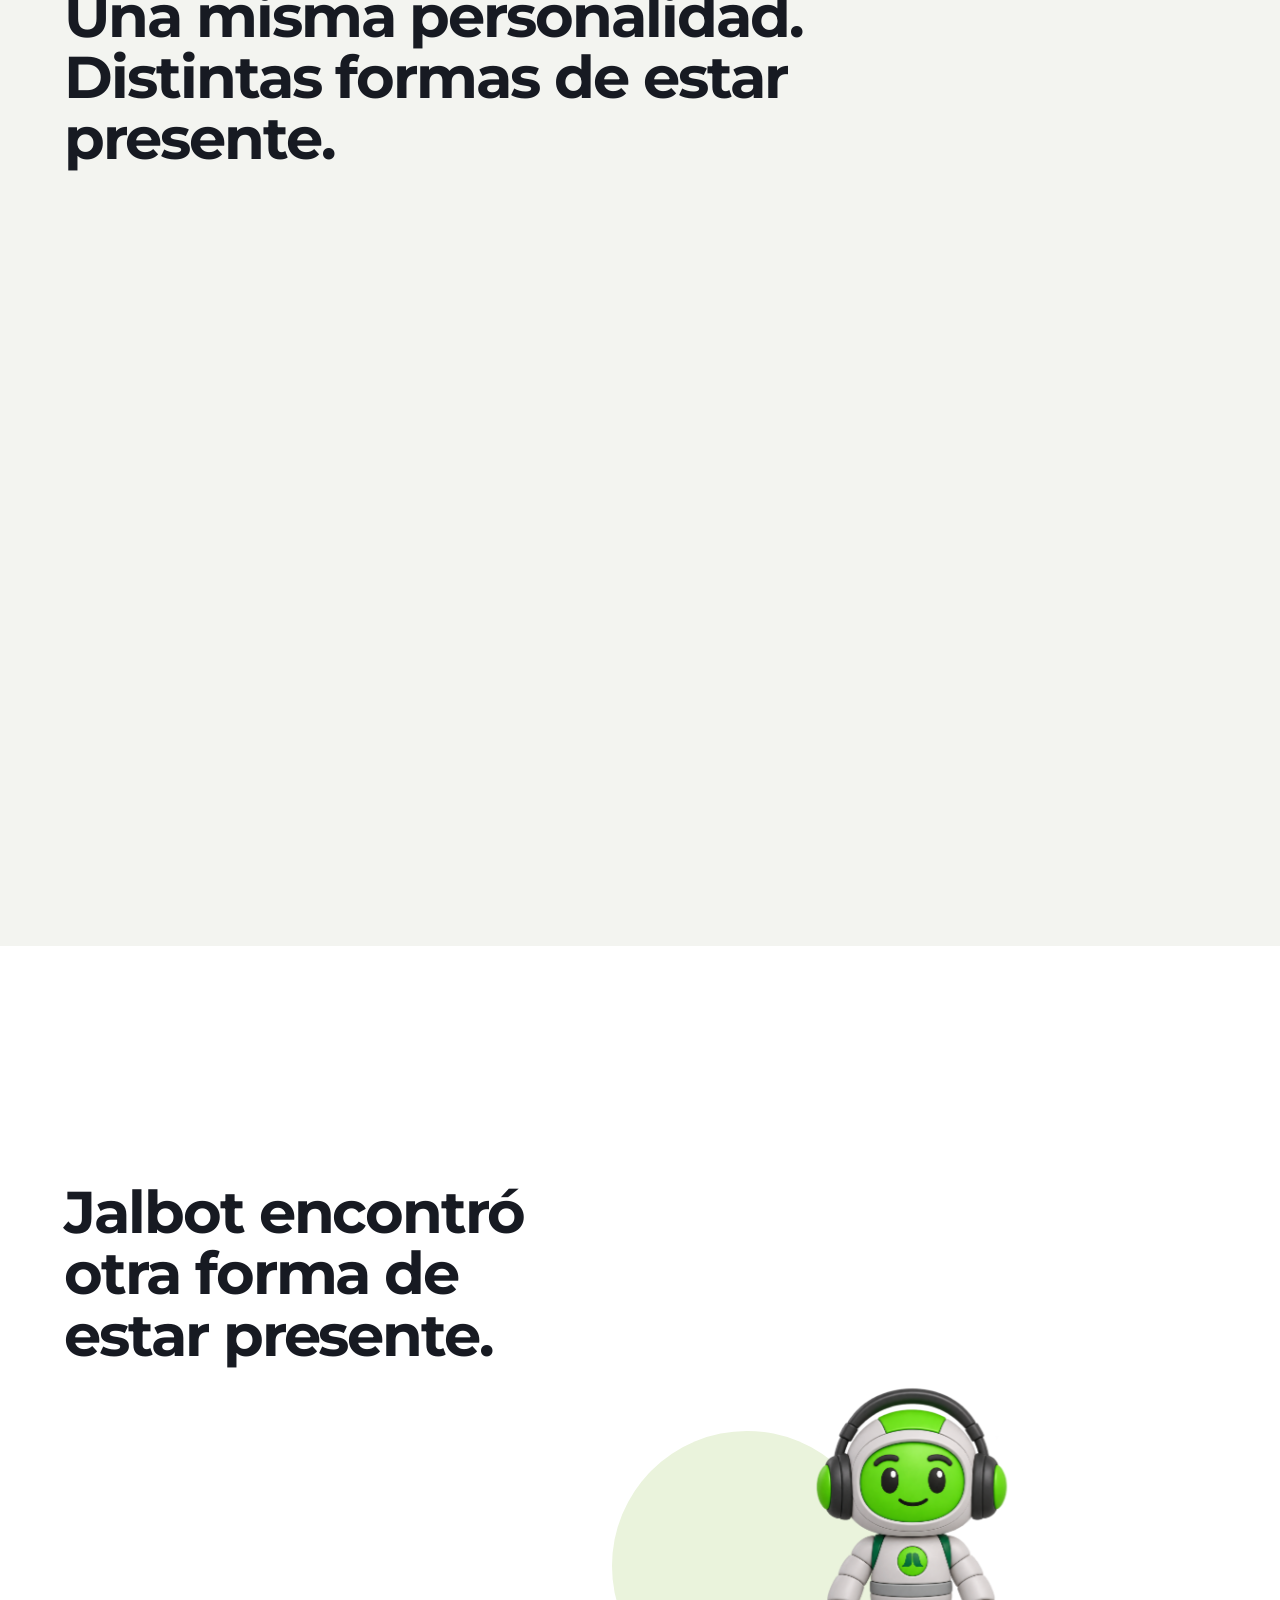
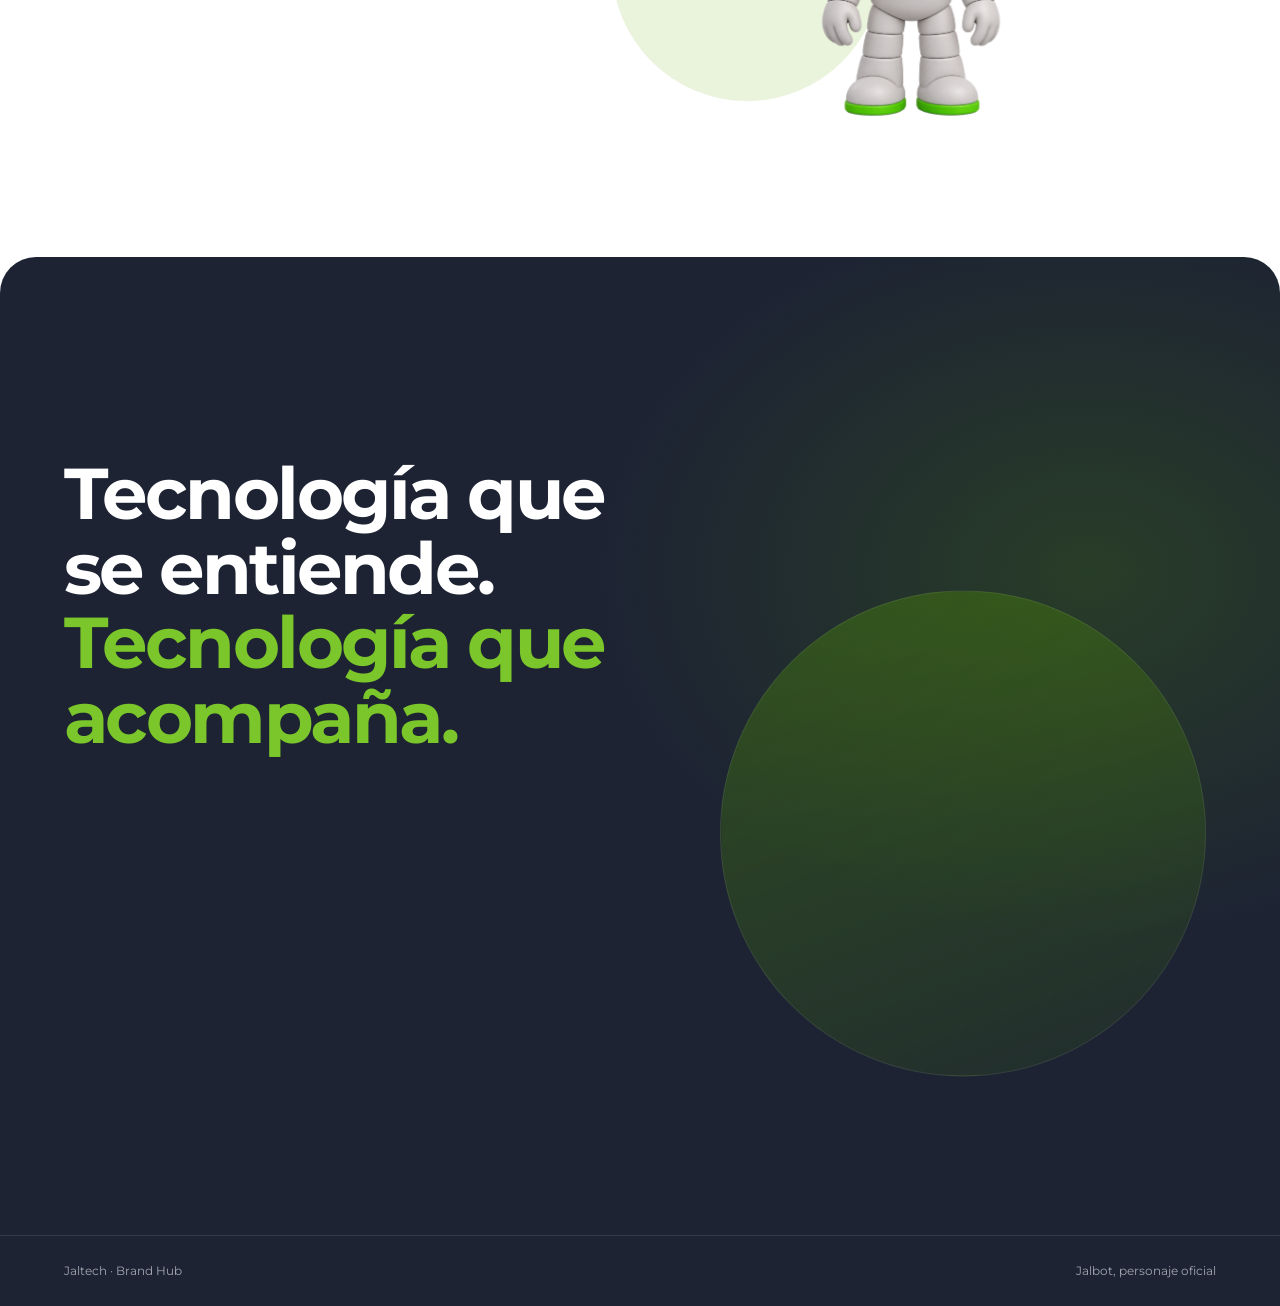
==== commit f8abe761: "Update index.html" ====
--- a/jalbot/index.html
+++ b/jalbot/index.html
@@ -198,7 +198,7 @@
           </div>
         </div>
       </article>
-      <article class="tcard t5" data-tcard style="--a:#FFBF15;--at:#8A6500;--t:#FFF4CC">
+      <article class="tcard t5" style="--a:#6A2AE1;--at:#5320B8;--t:#F0E9FF">
         <div class="tcard-copy">
           <div class="t-top"><span class="t-ico"><svg class="ic" width="24" height="24" viewBox="0 0 24 24" fill="none" stroke="currentColor" stroke-width="1.8" stroke-linecap="round" stroke-linejoin="round" aria-hidden="true" focusable="false"><polyline points="22 7 13.5 15.5 8.5 10.5 2 17"/><polyline points="16 7 22 7 22 13"/></svg></span><span class="t-num" aria-hidden="true" style="display:none;">05</span></div>
           <div class="t-text">
--- a/jalbot/css/style.css
+++ b/jalbot/css/style.css
@@ -222,7 +222,7 @@
 .t2 .t-circle { background: rgba(255, 255, 255, 0.6); background: color-mix(in srgb, var(--a) 17%, transparent); }
 .t3 .t-circle::after { content: ""; position: absolute; width: 44%; aspect-ratio: 1; left: -16%; bottom: -4%; border-radius: 50%; background: rgba(255, 134, 0, 0.22); }
 .t4 .t-circle { background: rgba(255, 255, 255, 0.55); border: 2px solid var(--a); }
-.t5 .t-circle { background: radial-gradient(circle at 50% 30%, #fff, rgba(255, 191, 21, 0.4)); }
+.t5 .t-circle { background: radial-gradient(circle at 50% 30%, #fff, rgba(106, 42, 225, 0.22)); }
 .t5 .t-circle::after { content: ""; position: absolute; inset: -8%; border: 2px solid var(--a); border-radius: 50%; opacity: 0.55; clip-path: polygon(50% 0, 100% 0, 100% 50%, 50% 50%); }
 
 /* Bloque especial: pequeña obsesión */
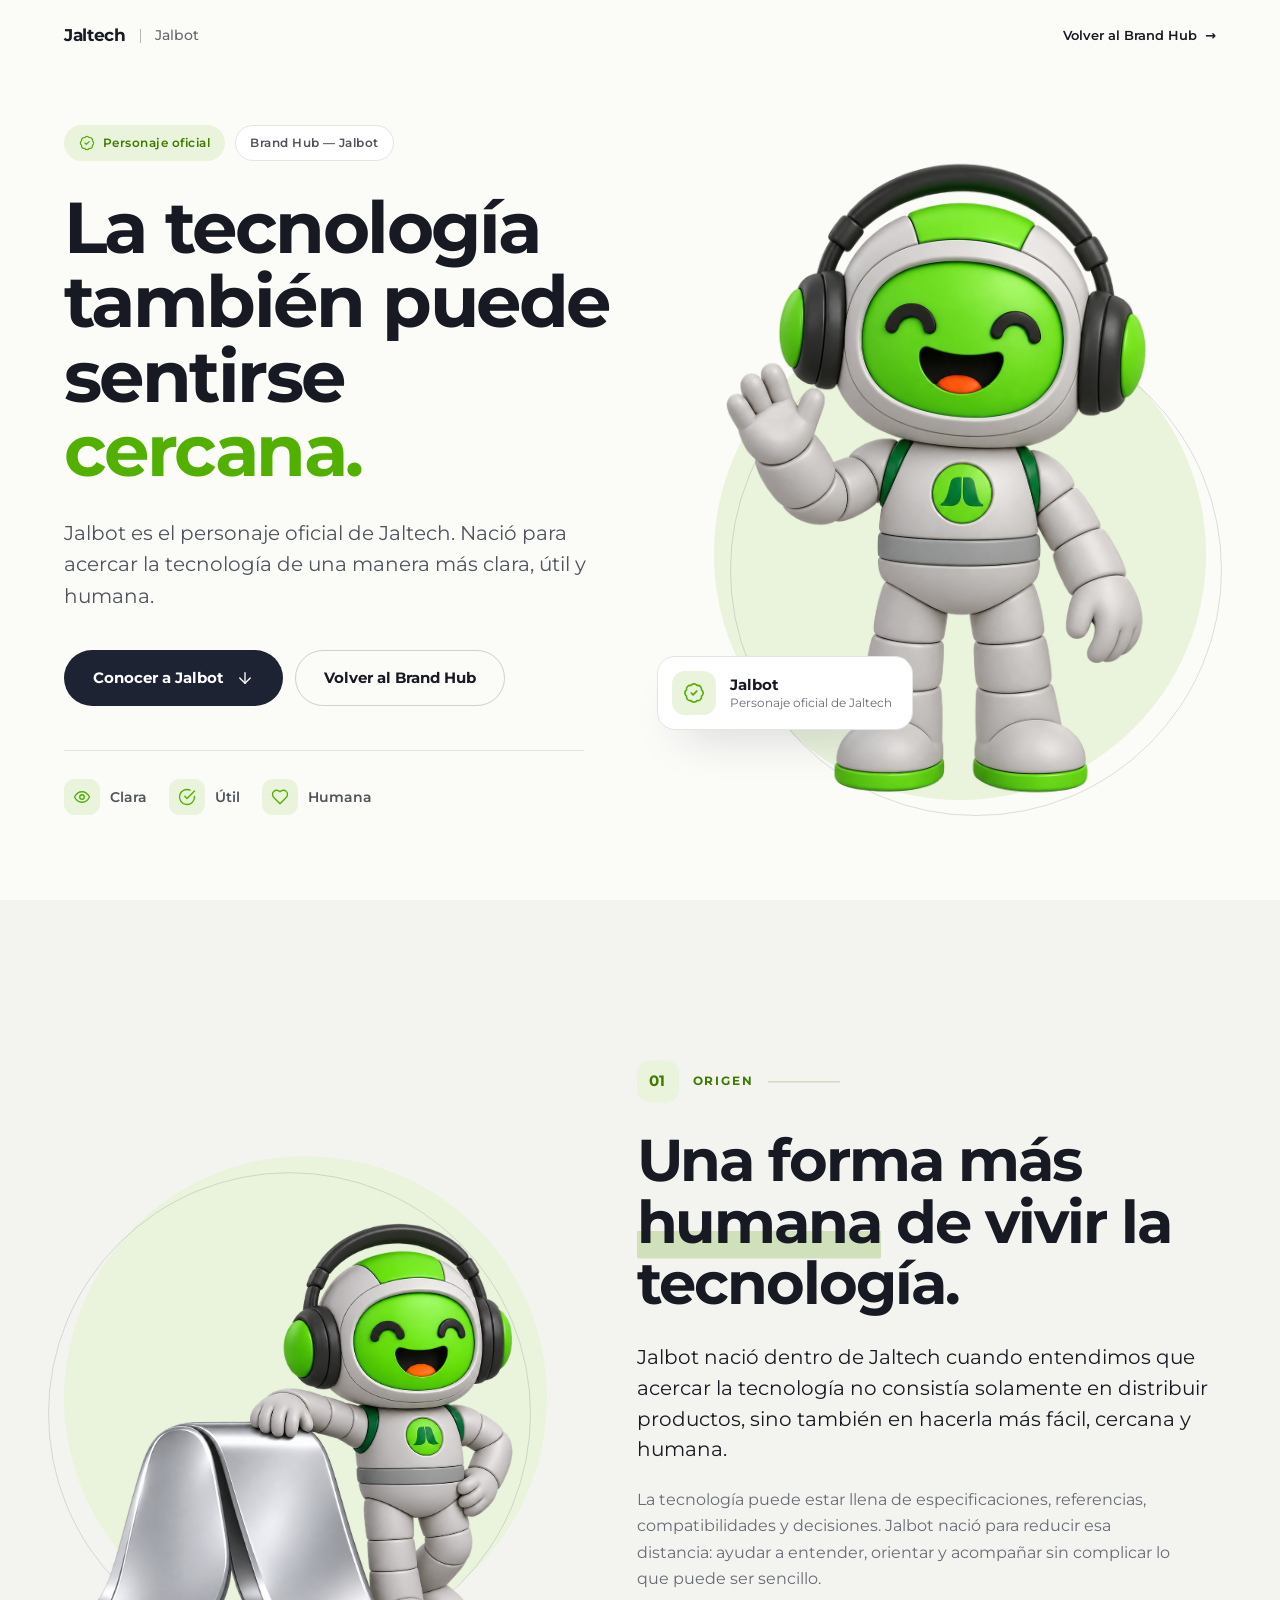
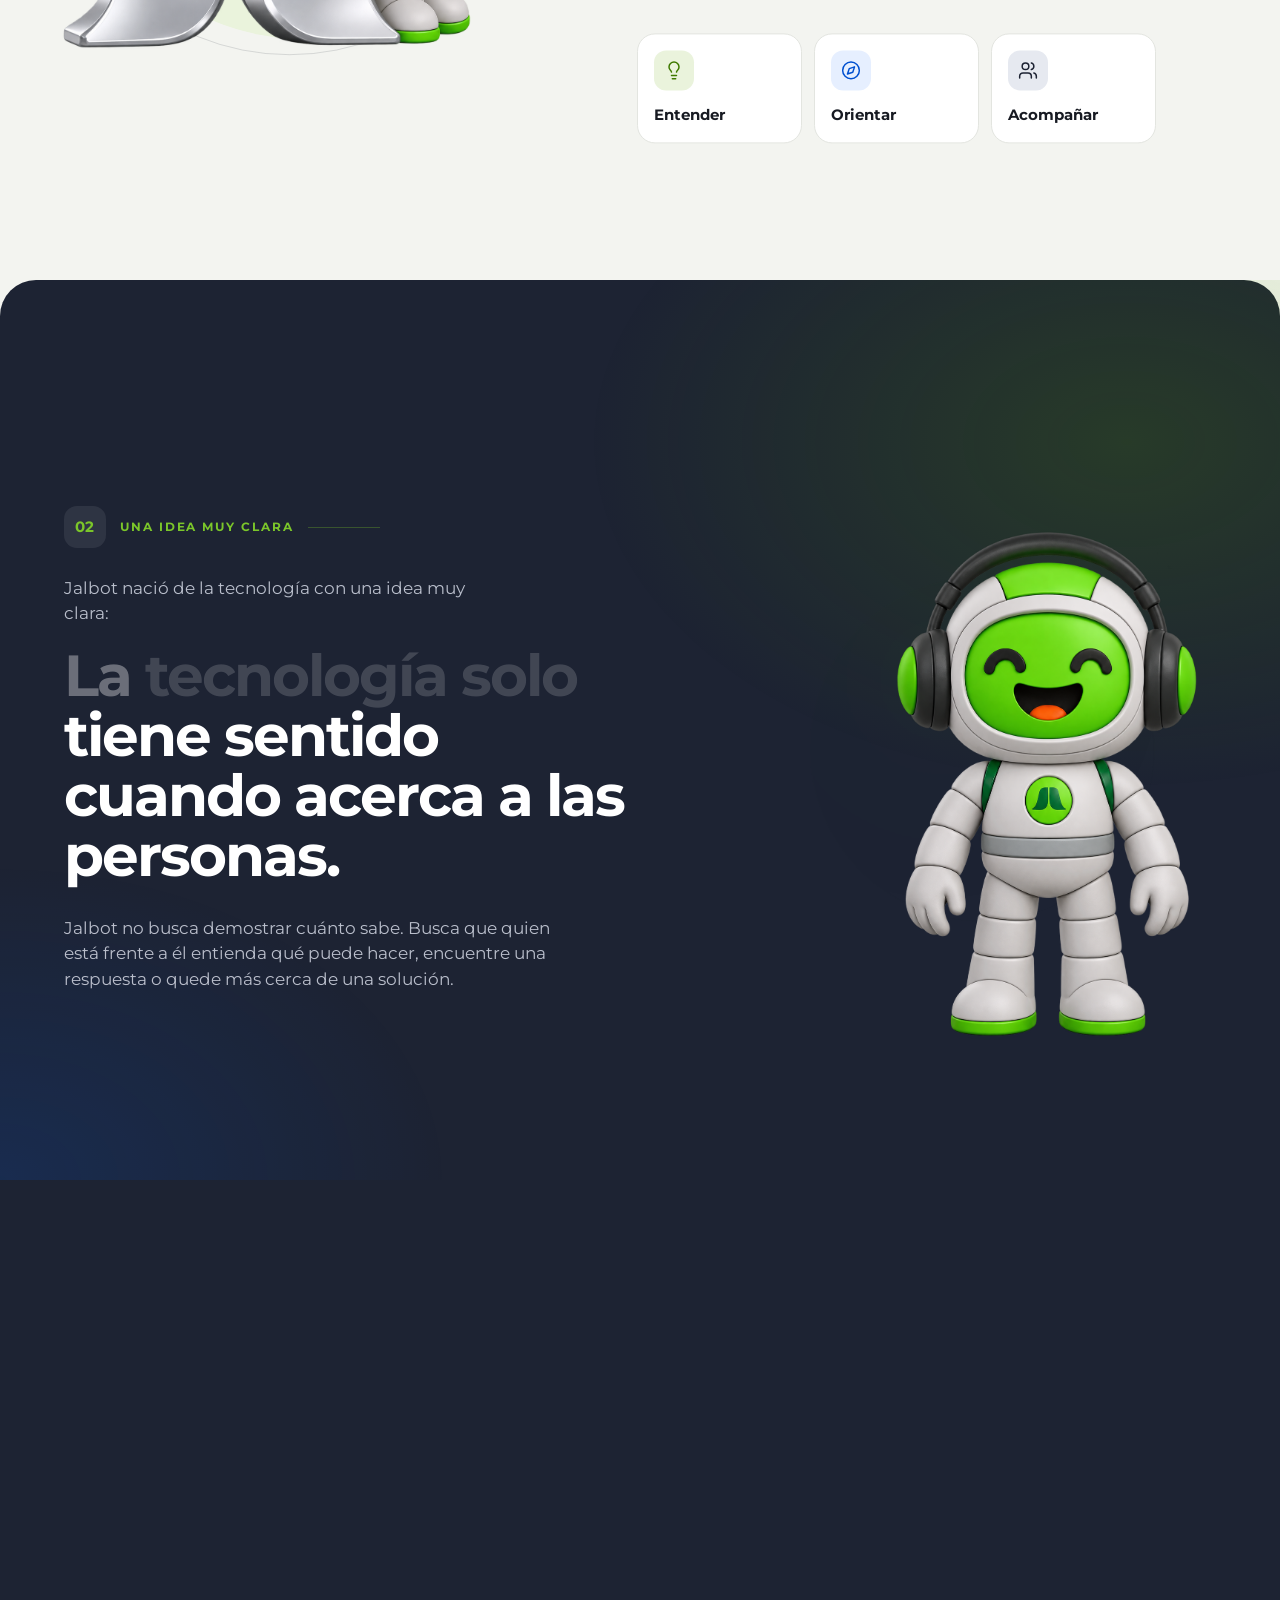
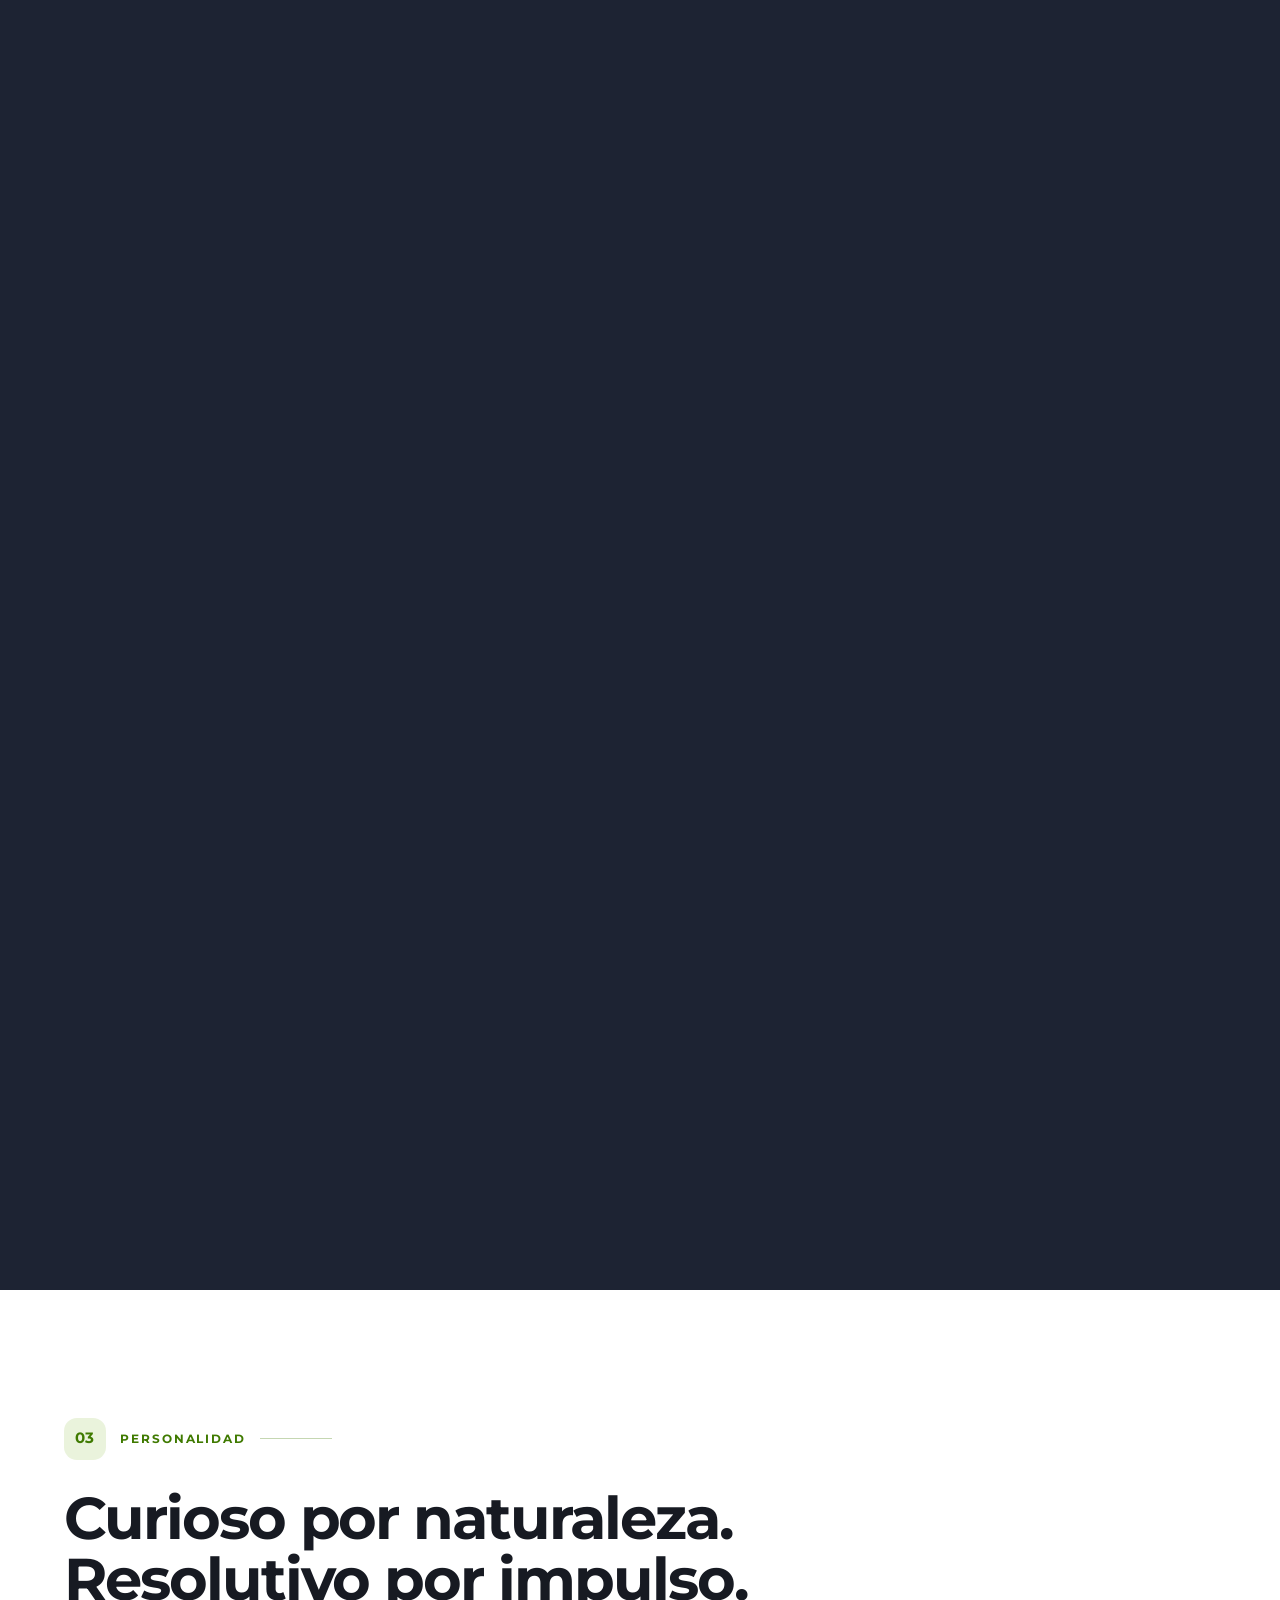
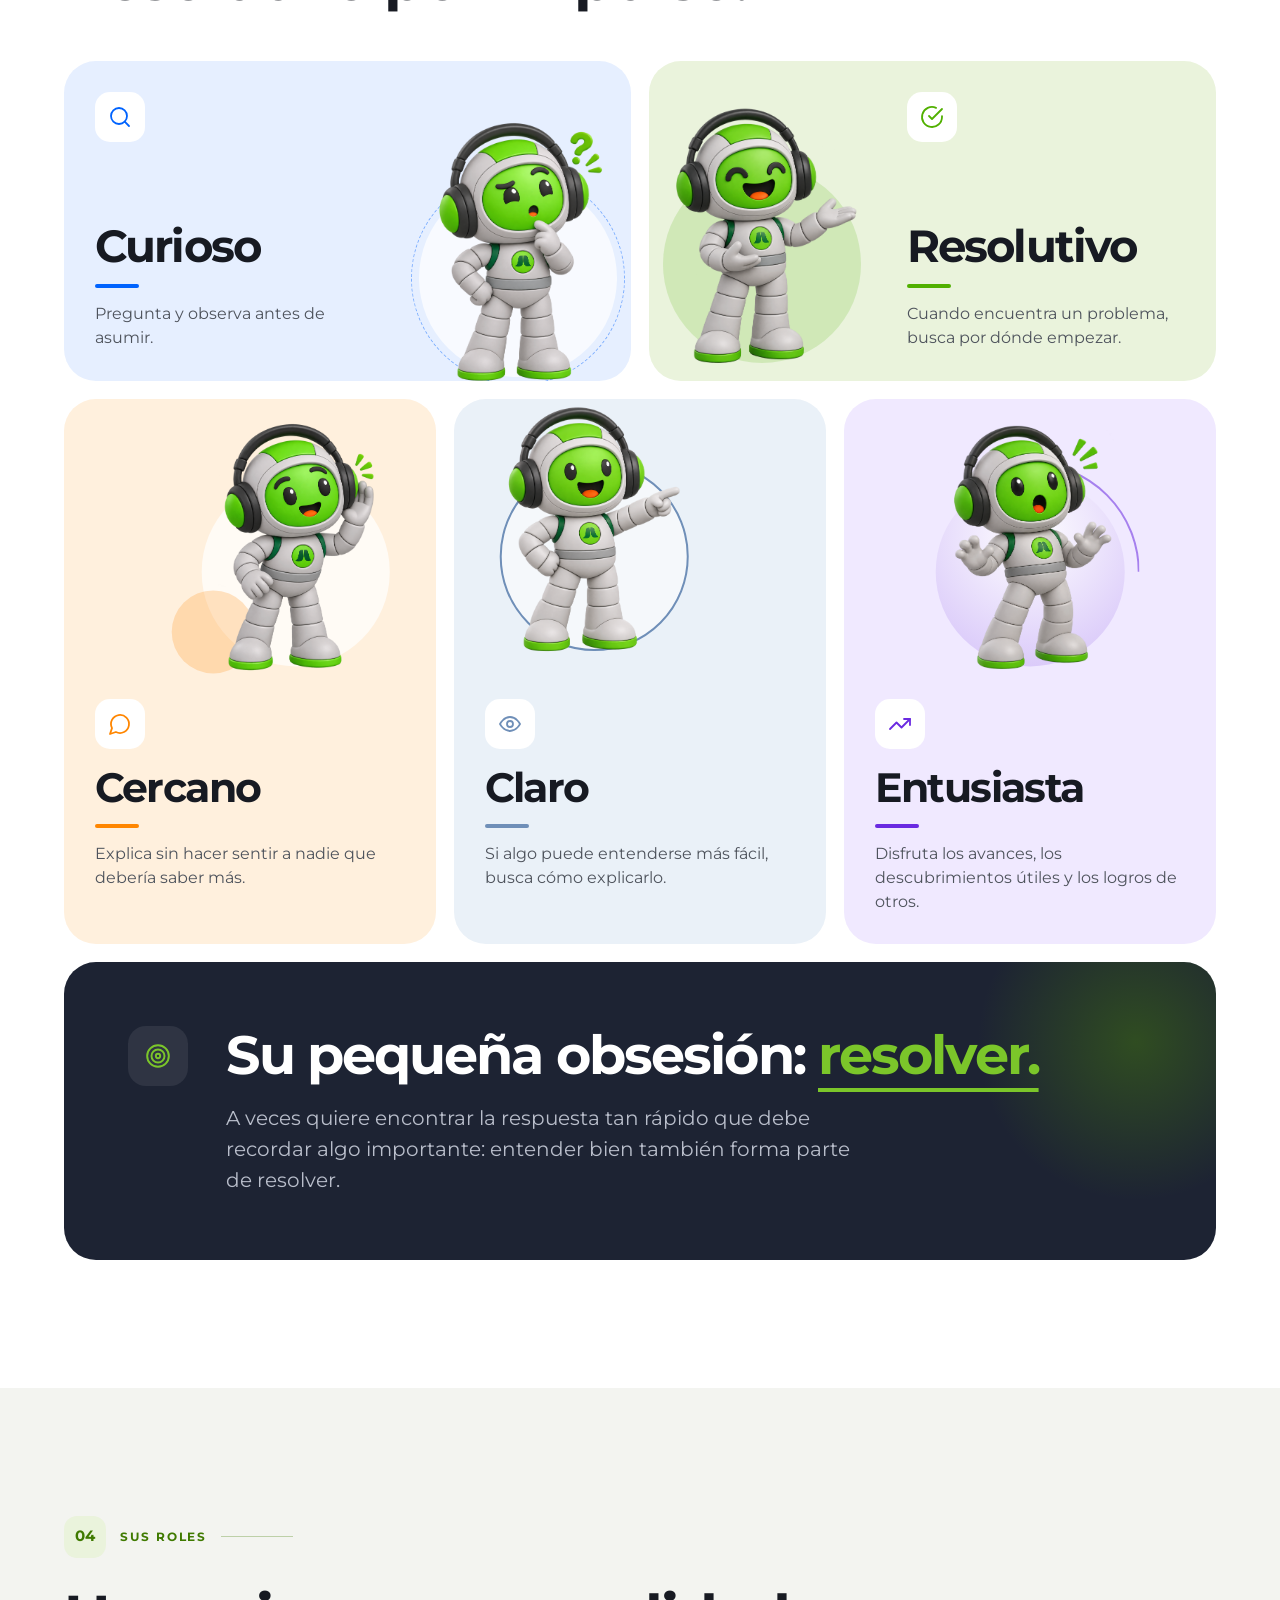
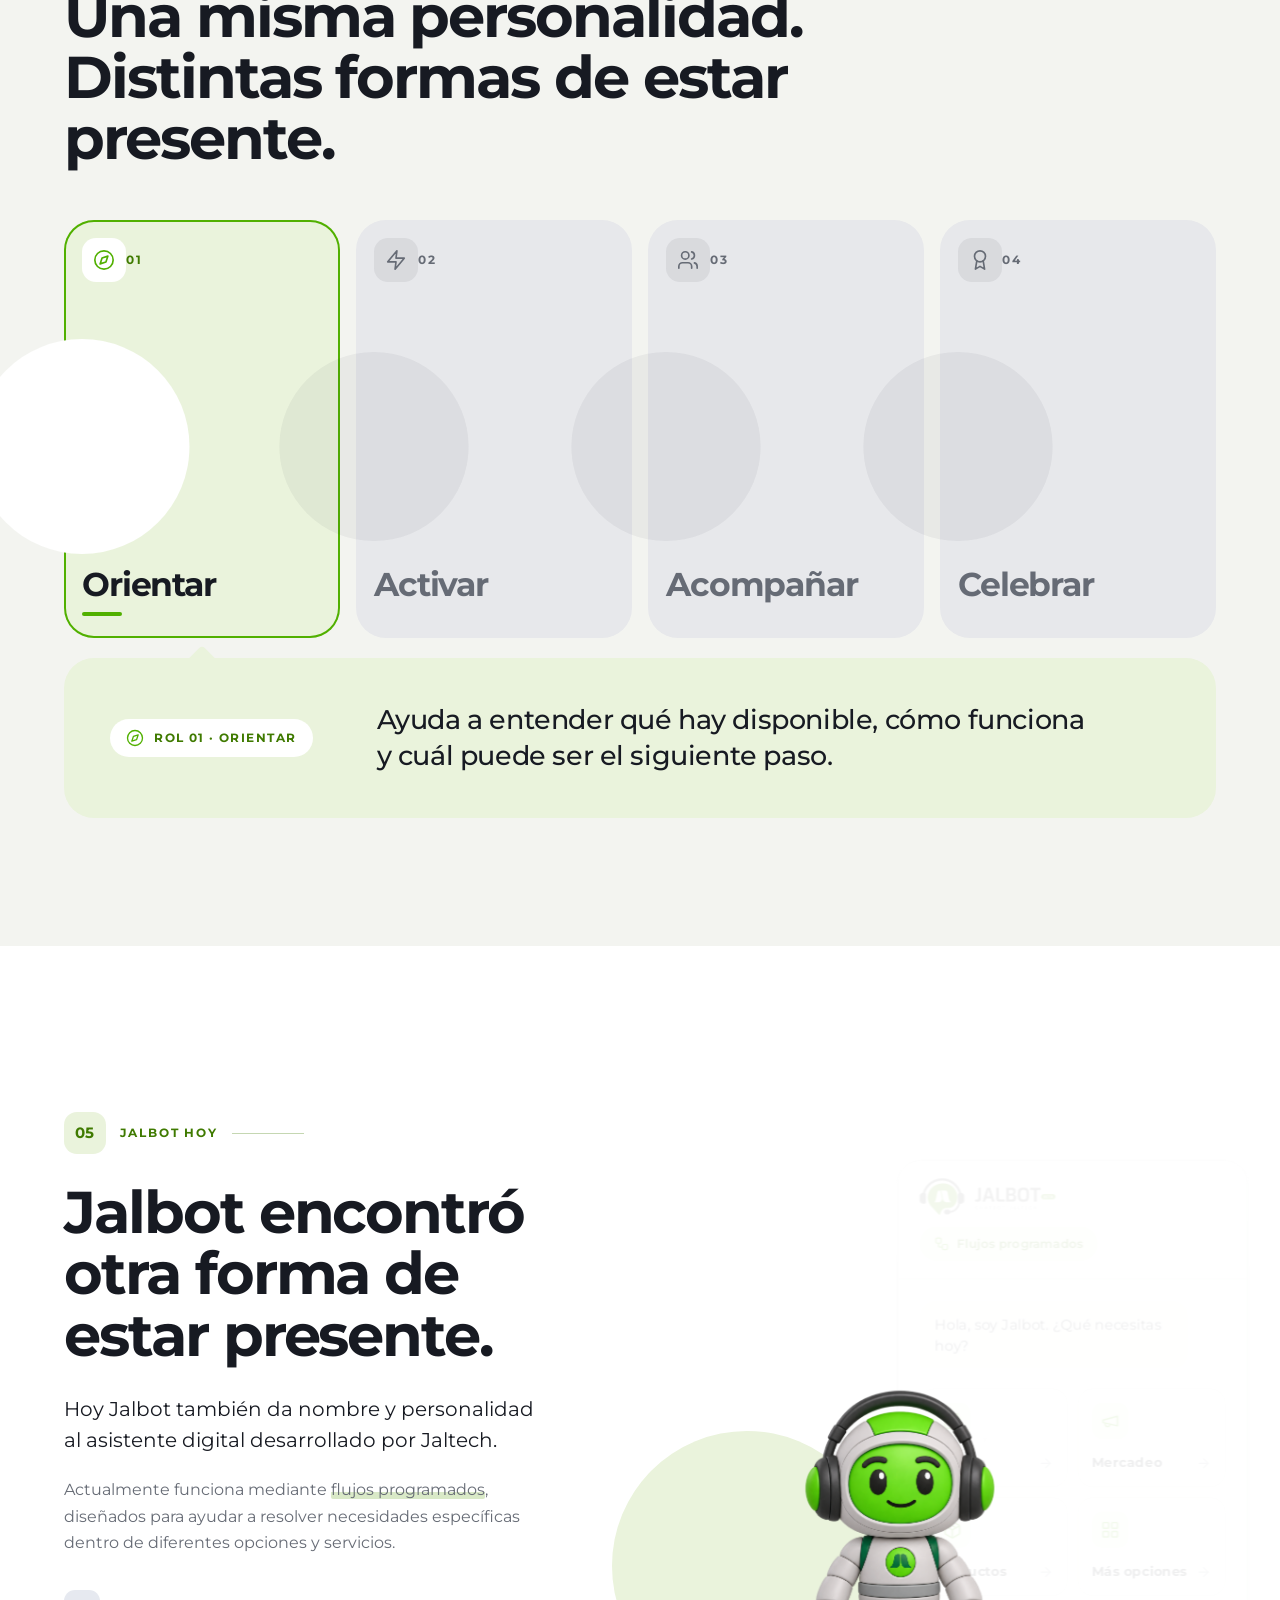
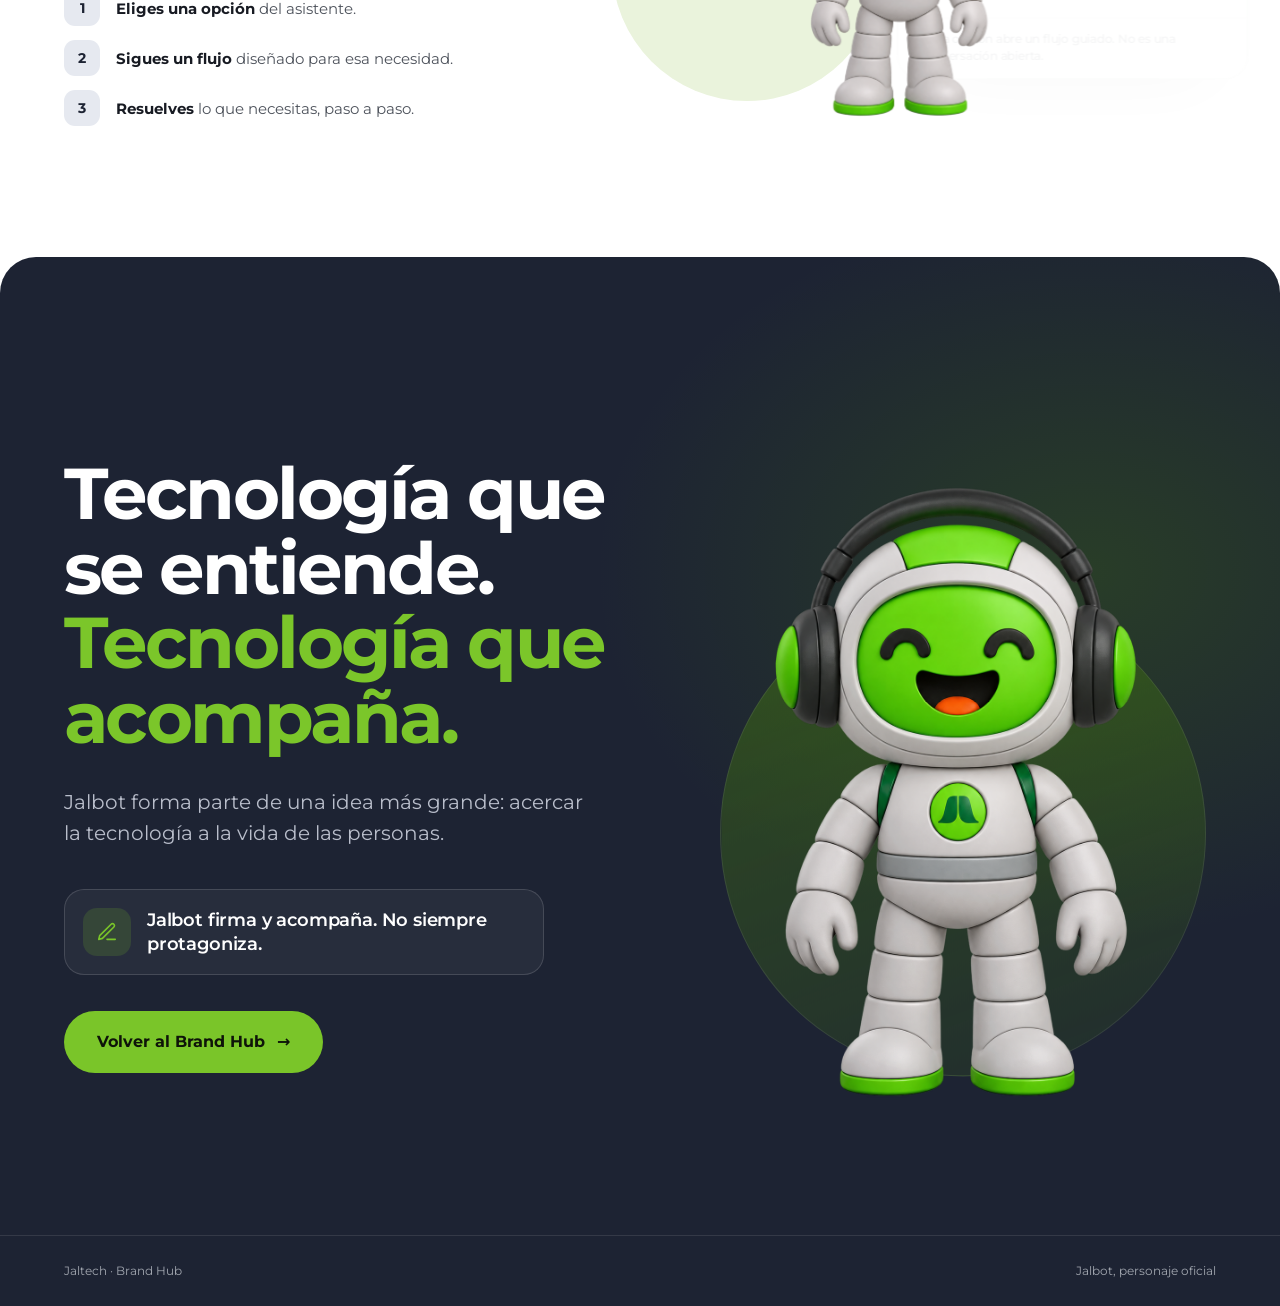
==== commit 839fd12c: "gris claro" ====
--- a/jalbot/index.html
+++ b/jalbot/index.html
@@ -181,7 +181,7 @@
           </div>
         </div>
       </article>
-      <article class="tcard t4" data-tcard style="--a:#1D2333;--at:#1D2333;--t:#E6E9F0">
+      <article class="tcard t4" data-tcard style="--a:#6F8FB8;--at:#4F6D93;--t:#EAF1F8">
         <div class="tcard-copy">
           <div class="t-top"><span class="t-ico"><svg class="ic" width="24" height="24" viewBox="0 0 24 24" fill="none" stroke="currentColor" stroke-width="1.8" stroke-linecap="round" stroke-linejoin="round" aria-hidden="true" focusable="false"><path d="M2 12s3.5-7 10-7 10 7 10 7-3.5 7-10 7S2 12 2 12Z"/><circle cx="12" cy="12" r="3"/></svg></span><span class="t-num" aria-hidden="true" style="display:none;">04</span></div>
           <div class="t-text">
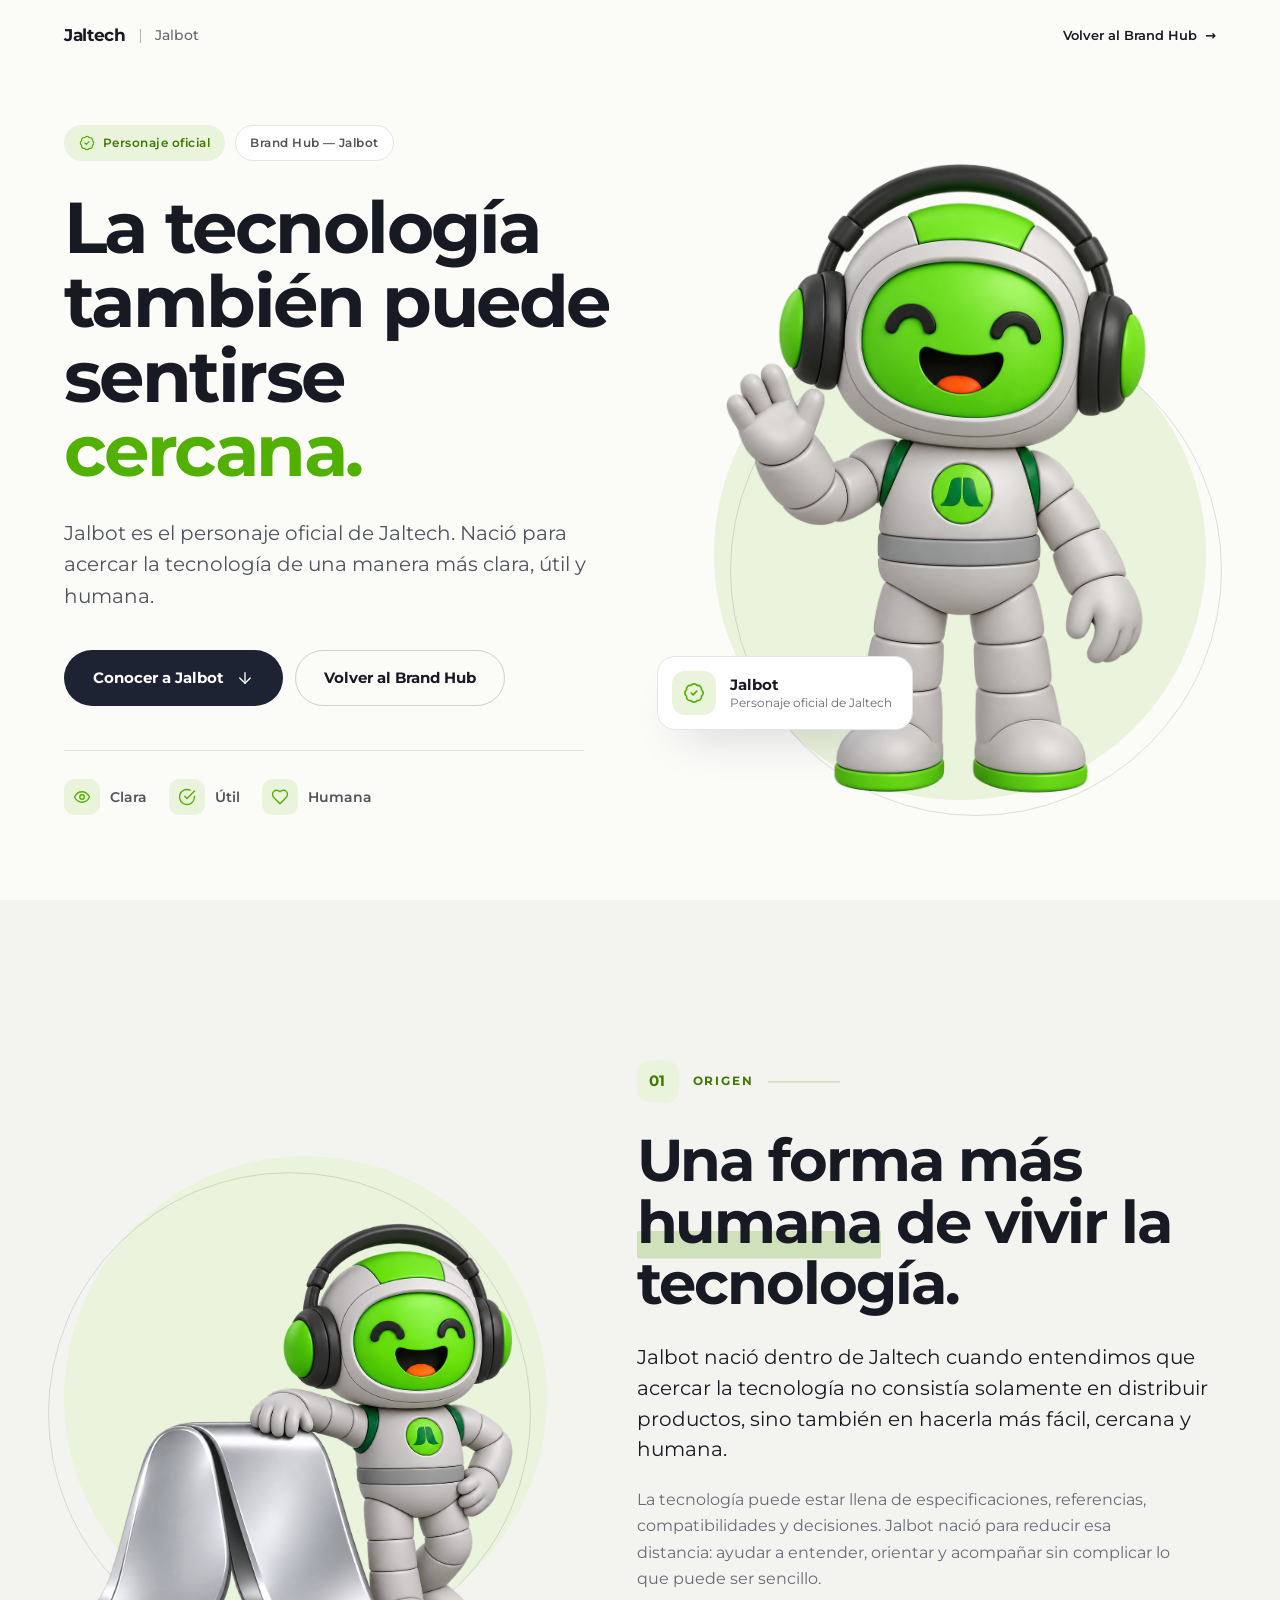
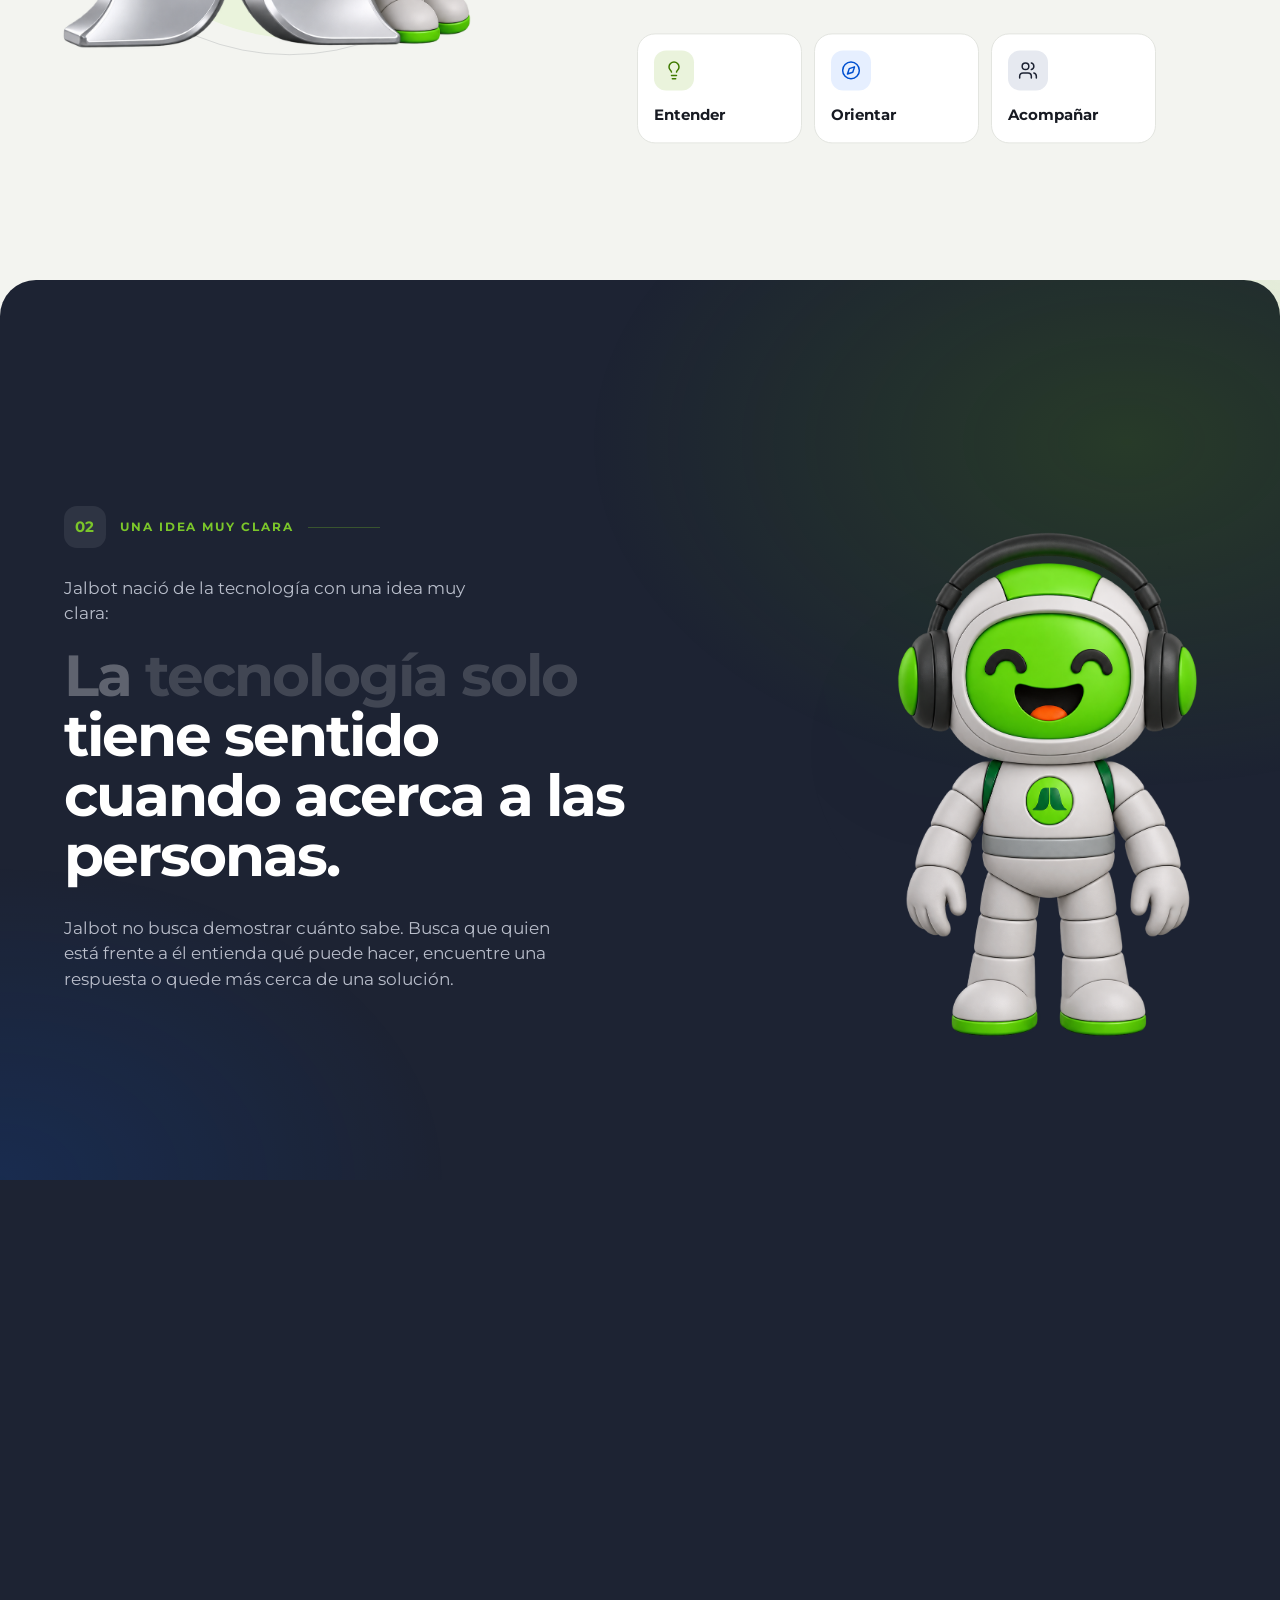
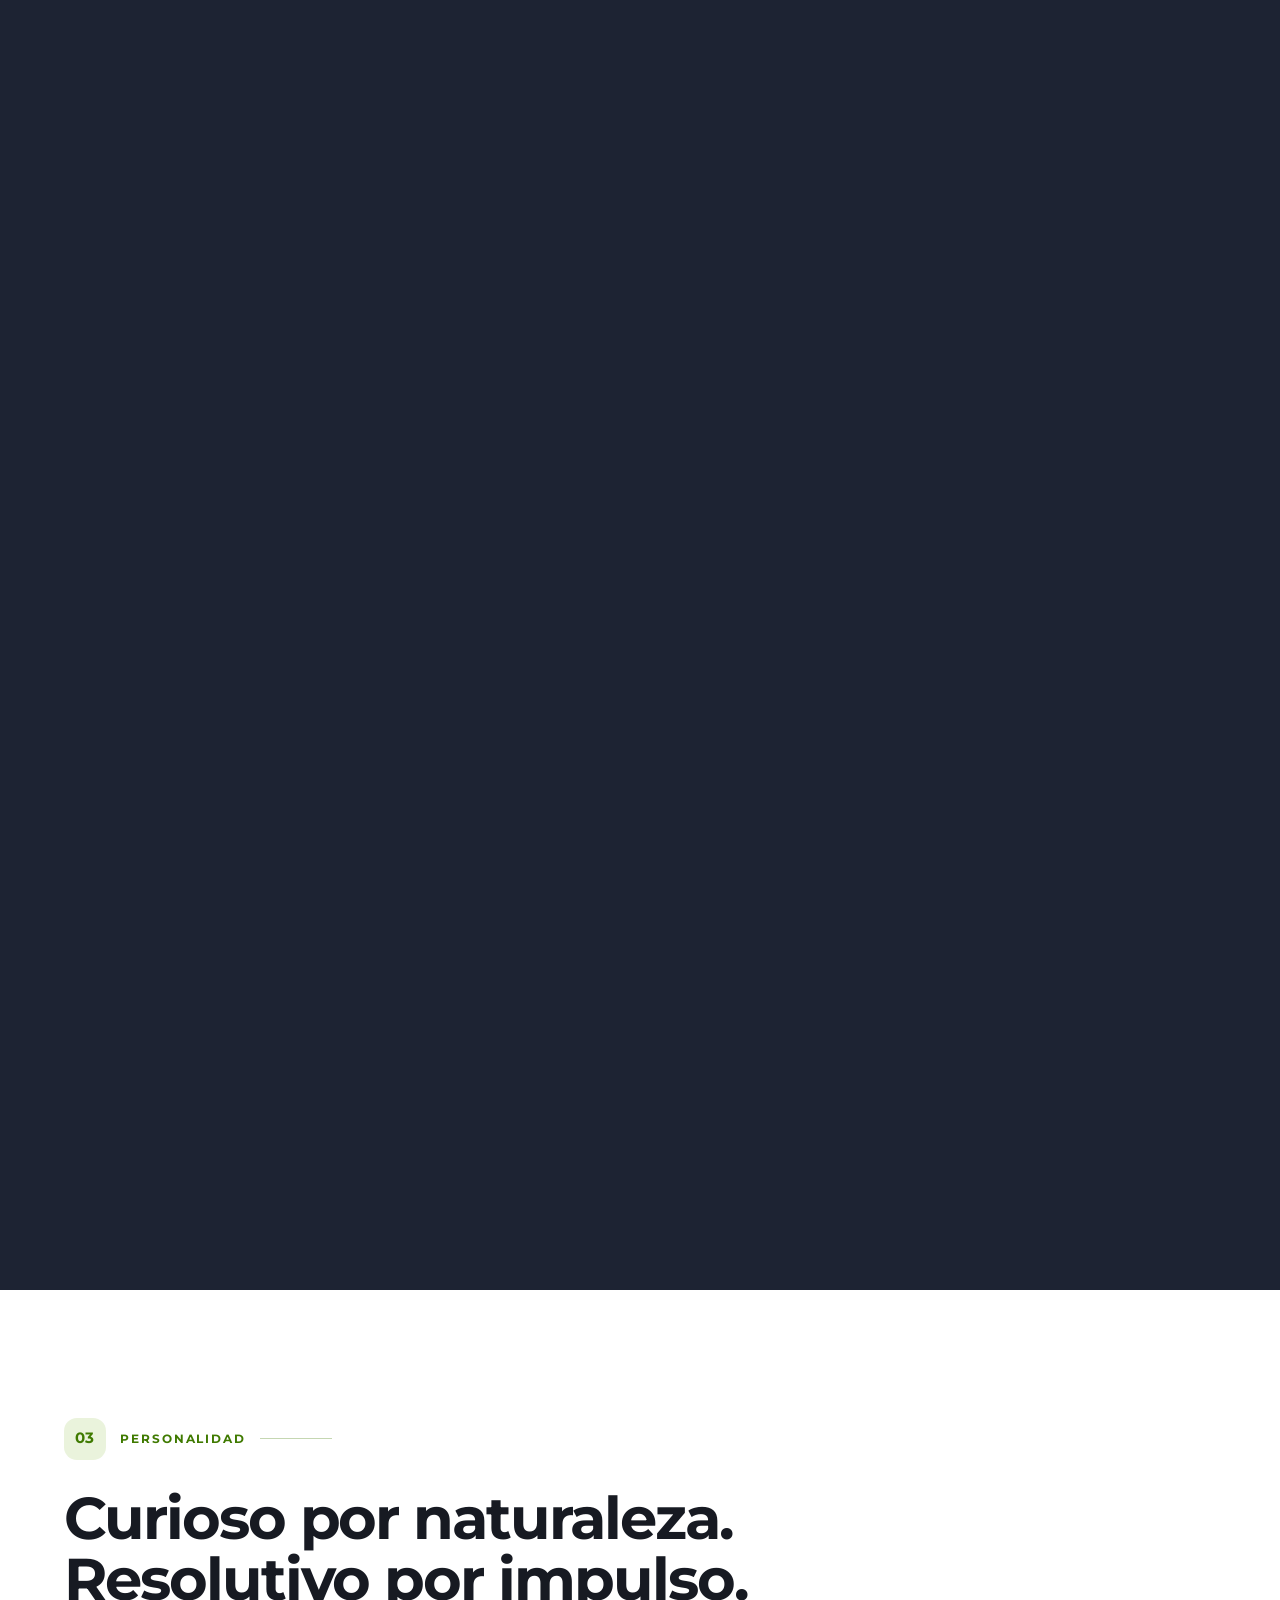
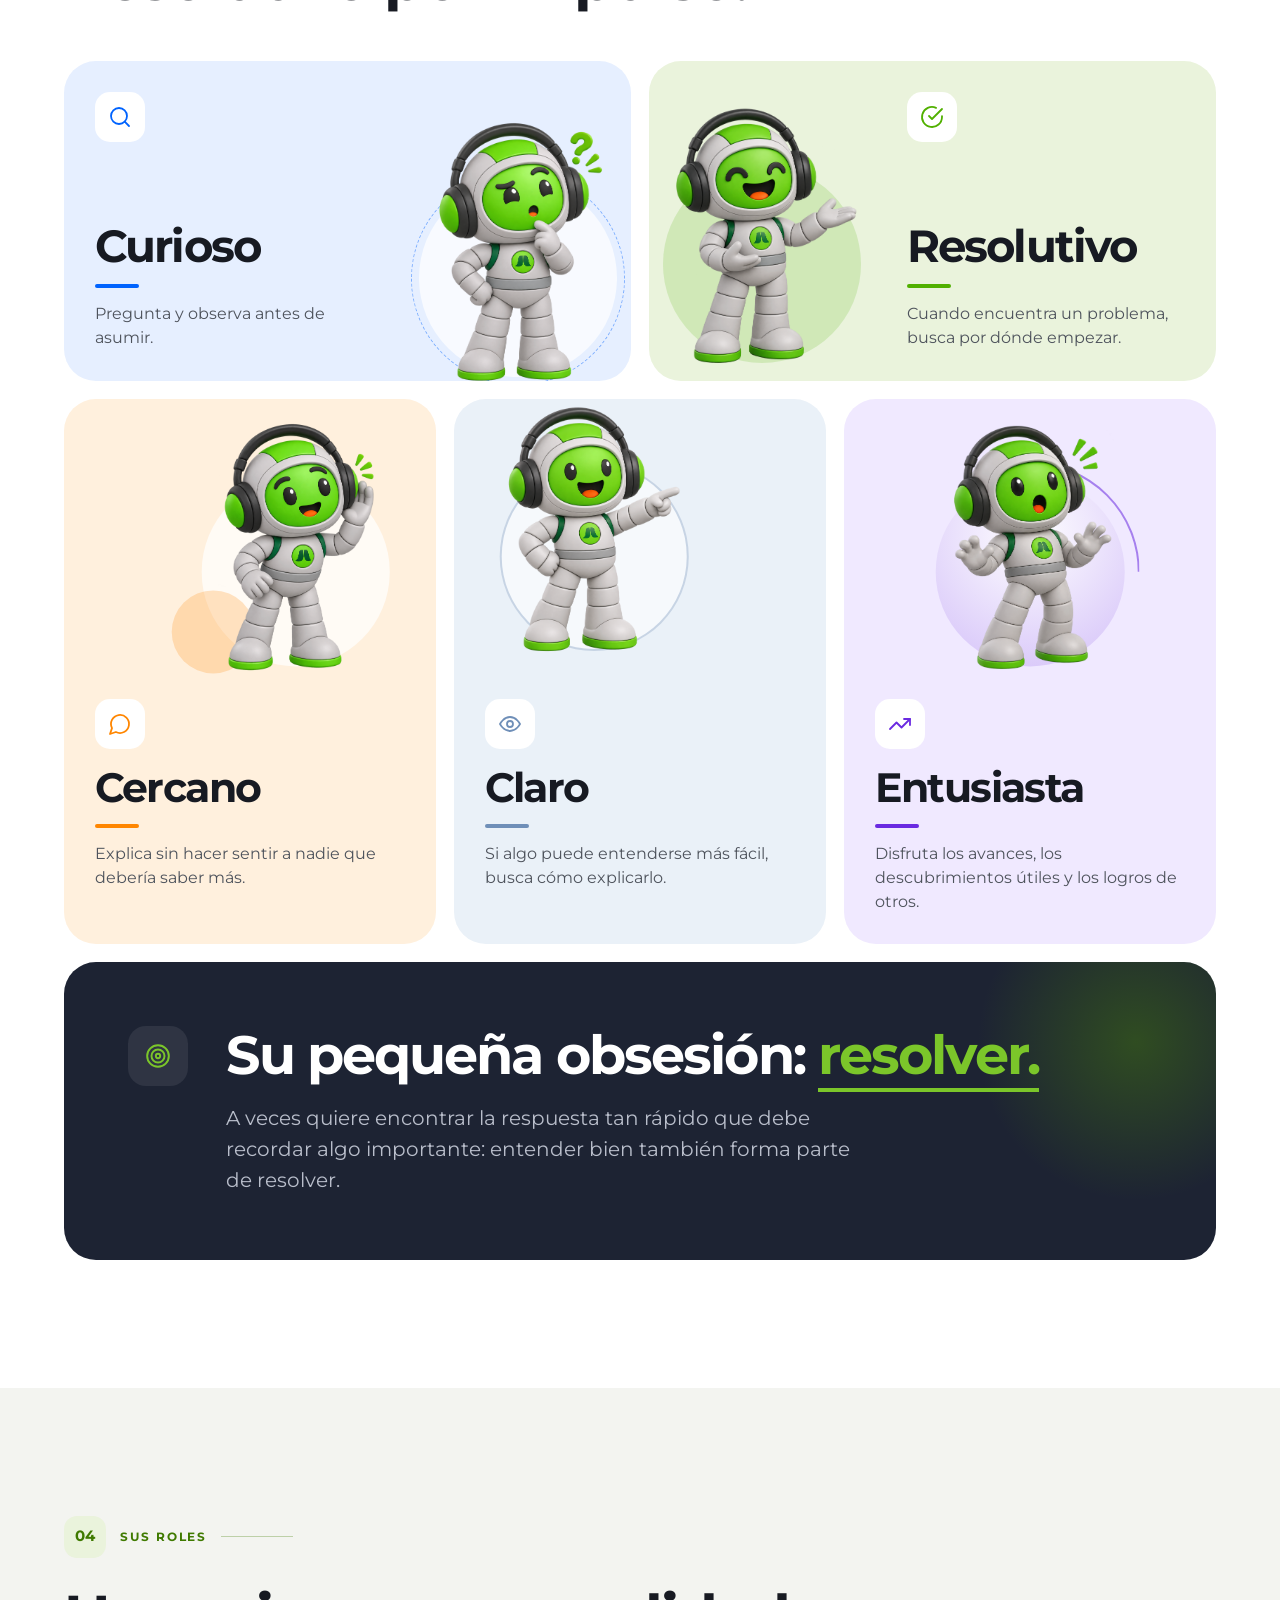
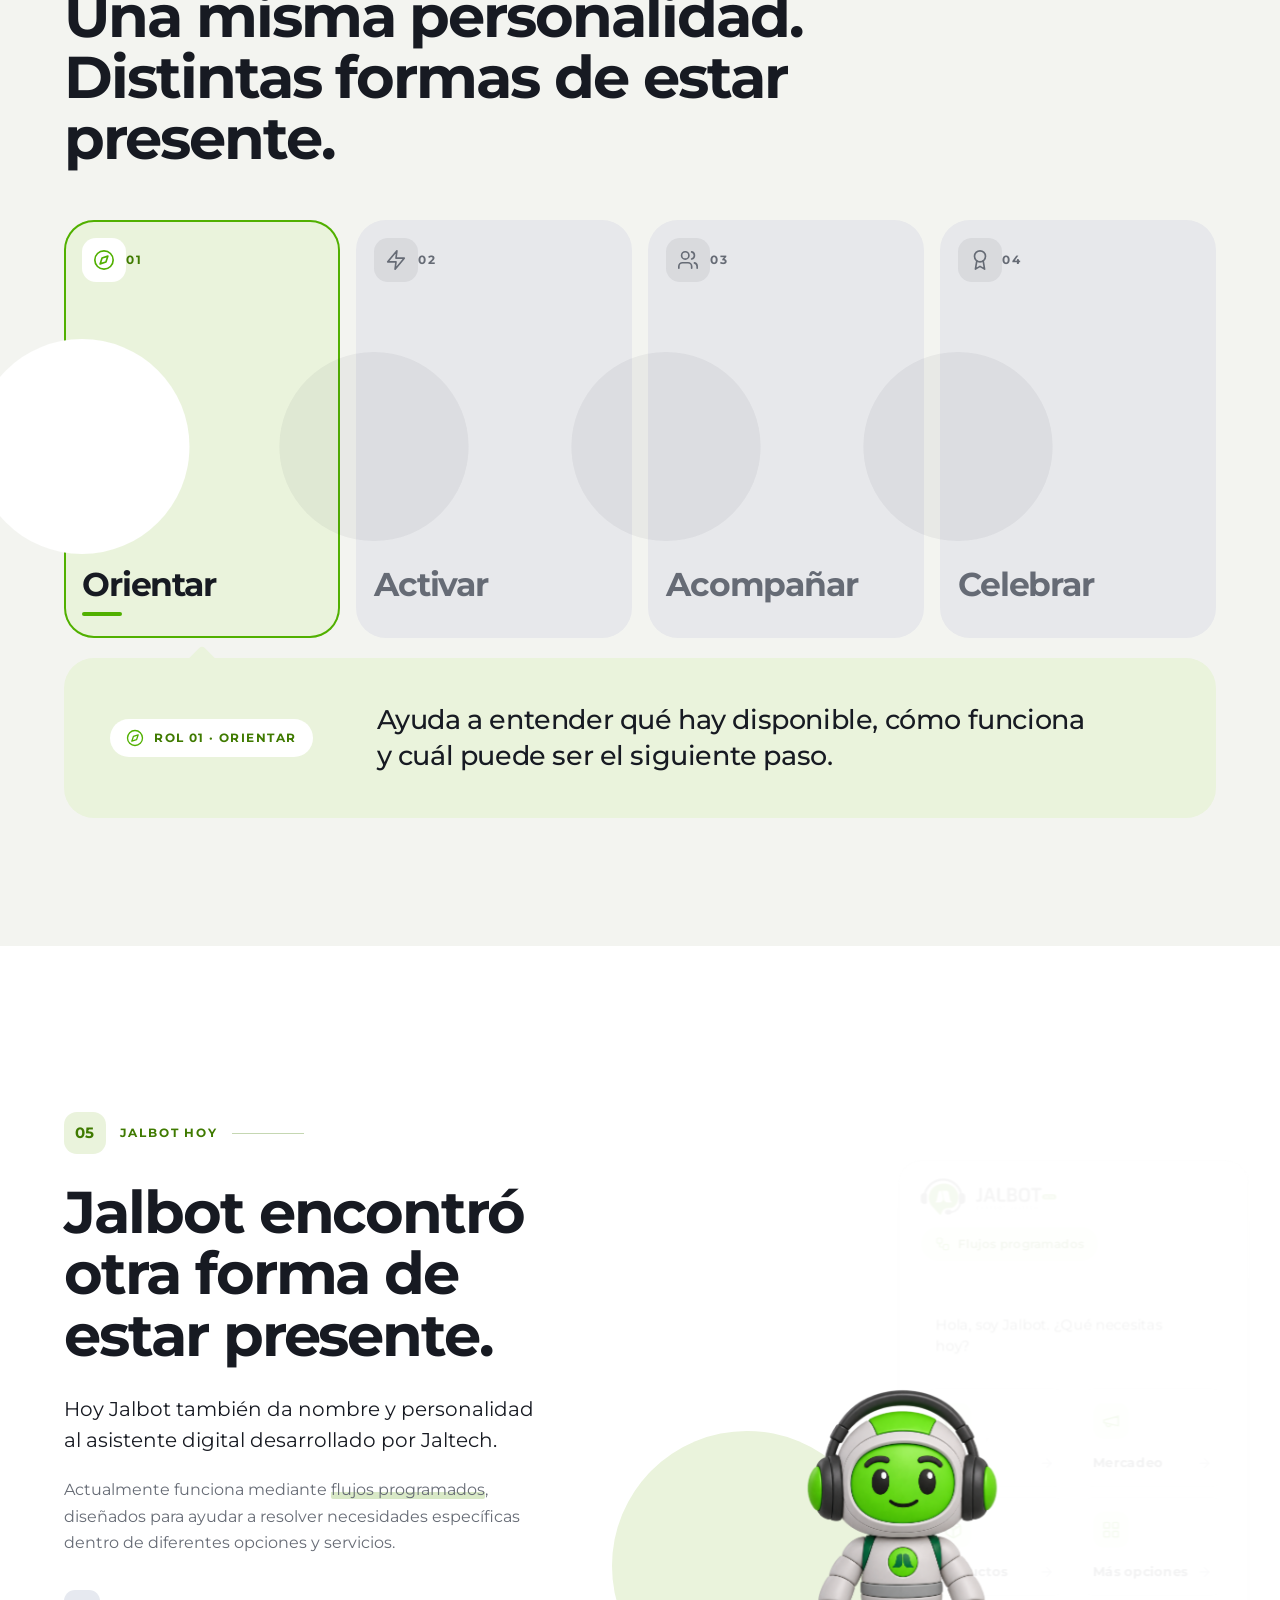
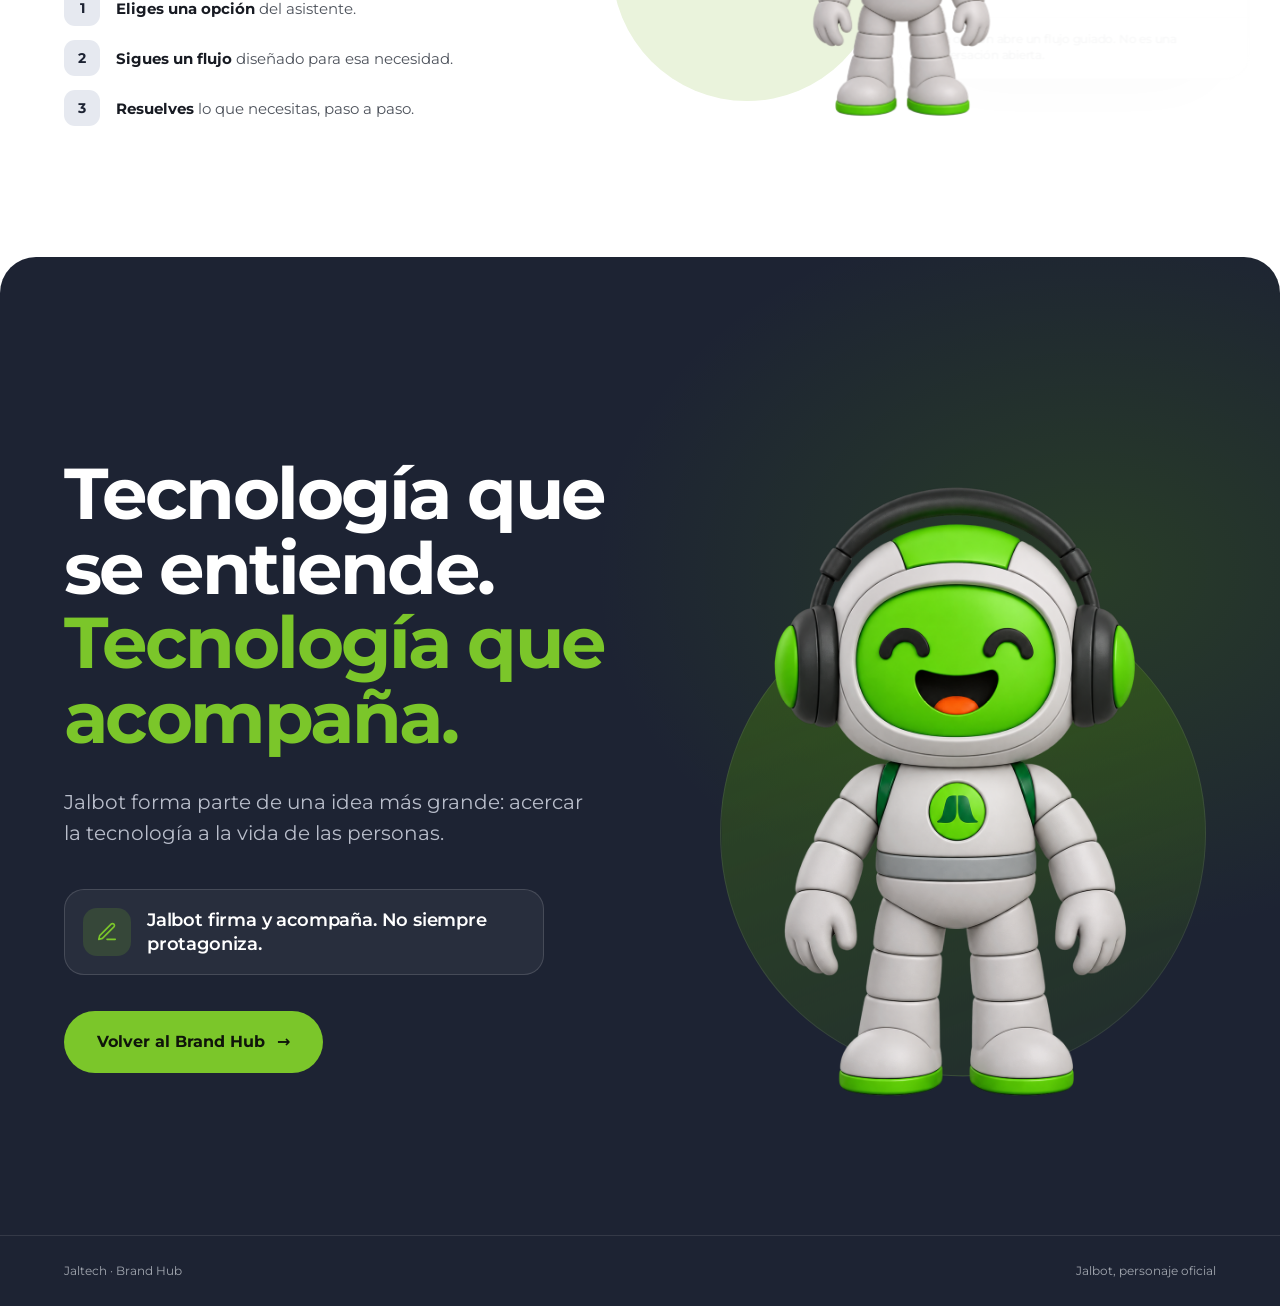
==== commit 3ebf2352: "roles imagen" ====
--- a/jalbot/index.html
+++ b/jalbot/index.html
@@ -242,7 +242,7 @@
           <span class="rp-fig">
             <span class="rp-circle" aria-hidden="true"></span>
             <picture class="base">
-              <img class="jb" src="/assets/jalbot/sen%CC%83alando.png" width="1086" height="1448" alt="Jalbot señalando el camino" loading="lazy">
+              <img class="jb" src="/assets/jalbot/orienta.png" width="1086" height="1448" alt="Jalbot señalando el camino" loading="lazy">
             </picture>
           </span>
           <span class="rp-name">Orientar</span>
@@ -252,7 +252,7 @@
           <span class="rp-fig">
             <span class="rp-circle" aria-hidden="true"></span>
             <picture class="base">
-              <img class="jb" src="/assets/jalbot/presentando-explicando.png" width="1086" height="1448" alt="Jalbot presentando y explicando" loading="lazy">
+              <img class="jb" src="/assets/jalbot/activa.png" width="1086" height="1448" alt="Jalbot presentando y explicando" loading="lazy">
             </picture>
           </span>
           <span class="rp-name">Activar</span>
--- a/jalbot/css/style.css
+++ b/jalbot/css/style.css
@@ -221,7 +221,7 @@
 .t1 .t-circle::after { content: ""; position: absolute; inset: -4%; border: 1.5px dashed var(--a); border-radius: 50%; opacity: 0.45; }
 .t2 .t-circle { background: rgba(255, 255, 255, 0.6); background: color-mix(in srgb, var(--a) 17%, transparent); }
 .t3 .t-circle::after { content: ""; position: absolute; width: 44%; aspect-ratio: 1; left: -16%; bottom: -4%; border-radius: 50%; background: rgba(255, 134, 0, 0.22); }
-.t4 .t-circle { background: rgba(255, 255, 255, 0.55); border: 2px solid var(--a); }
+.t4 .t-circle {   background: rgba(255, 255, 255, 0.55);   border: 2px solid rgba(111, 143, 184, 0.35); }
 .t5 .t-circle { background: radial-gradient(circle at 50% 30%, #fff, rgba(106, 42, 225, 0.22)); }
 .t5 .t-circle::after { content: ""; position: absolute; inset: -8%; border: 2px solid var(--a); border-radius: 50%; opacity: 0.55; clip-path: polygon(50% 0, 100% 0, 100% 50%, 50% 50%); }
 
